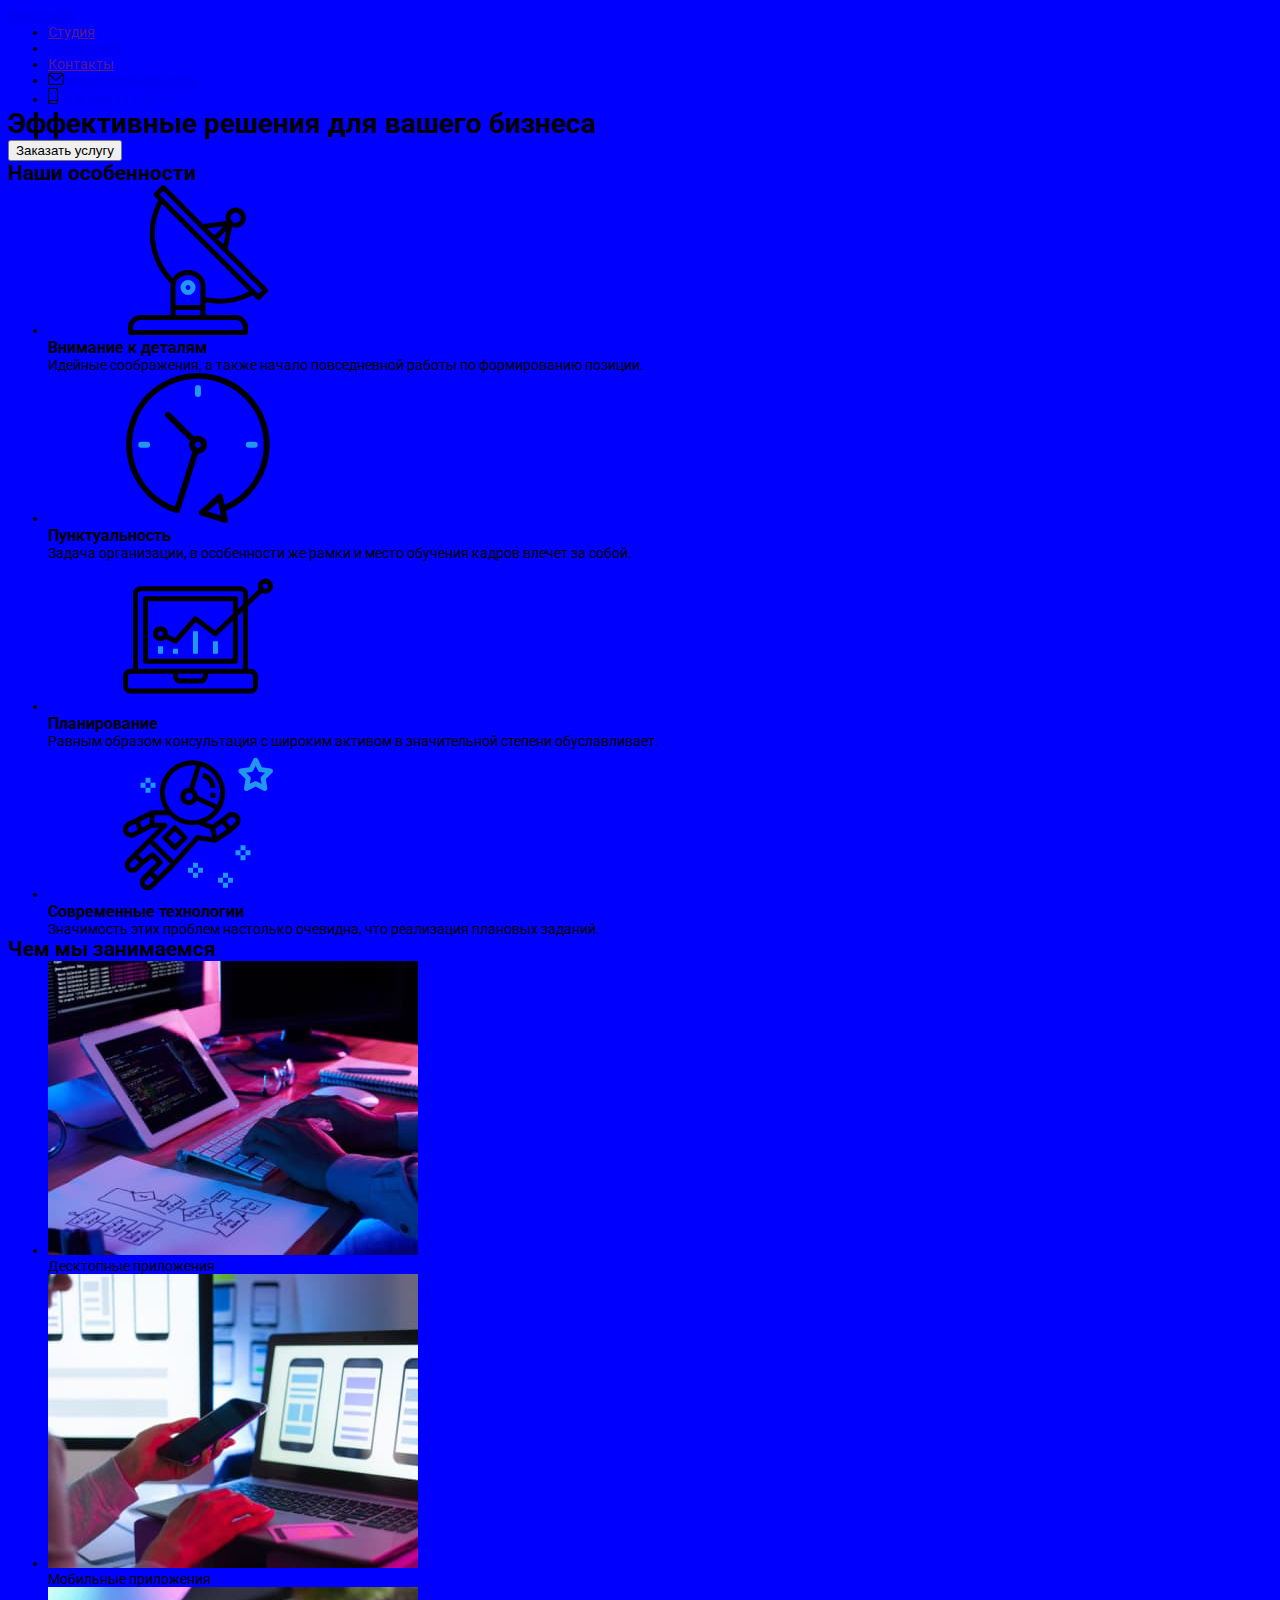
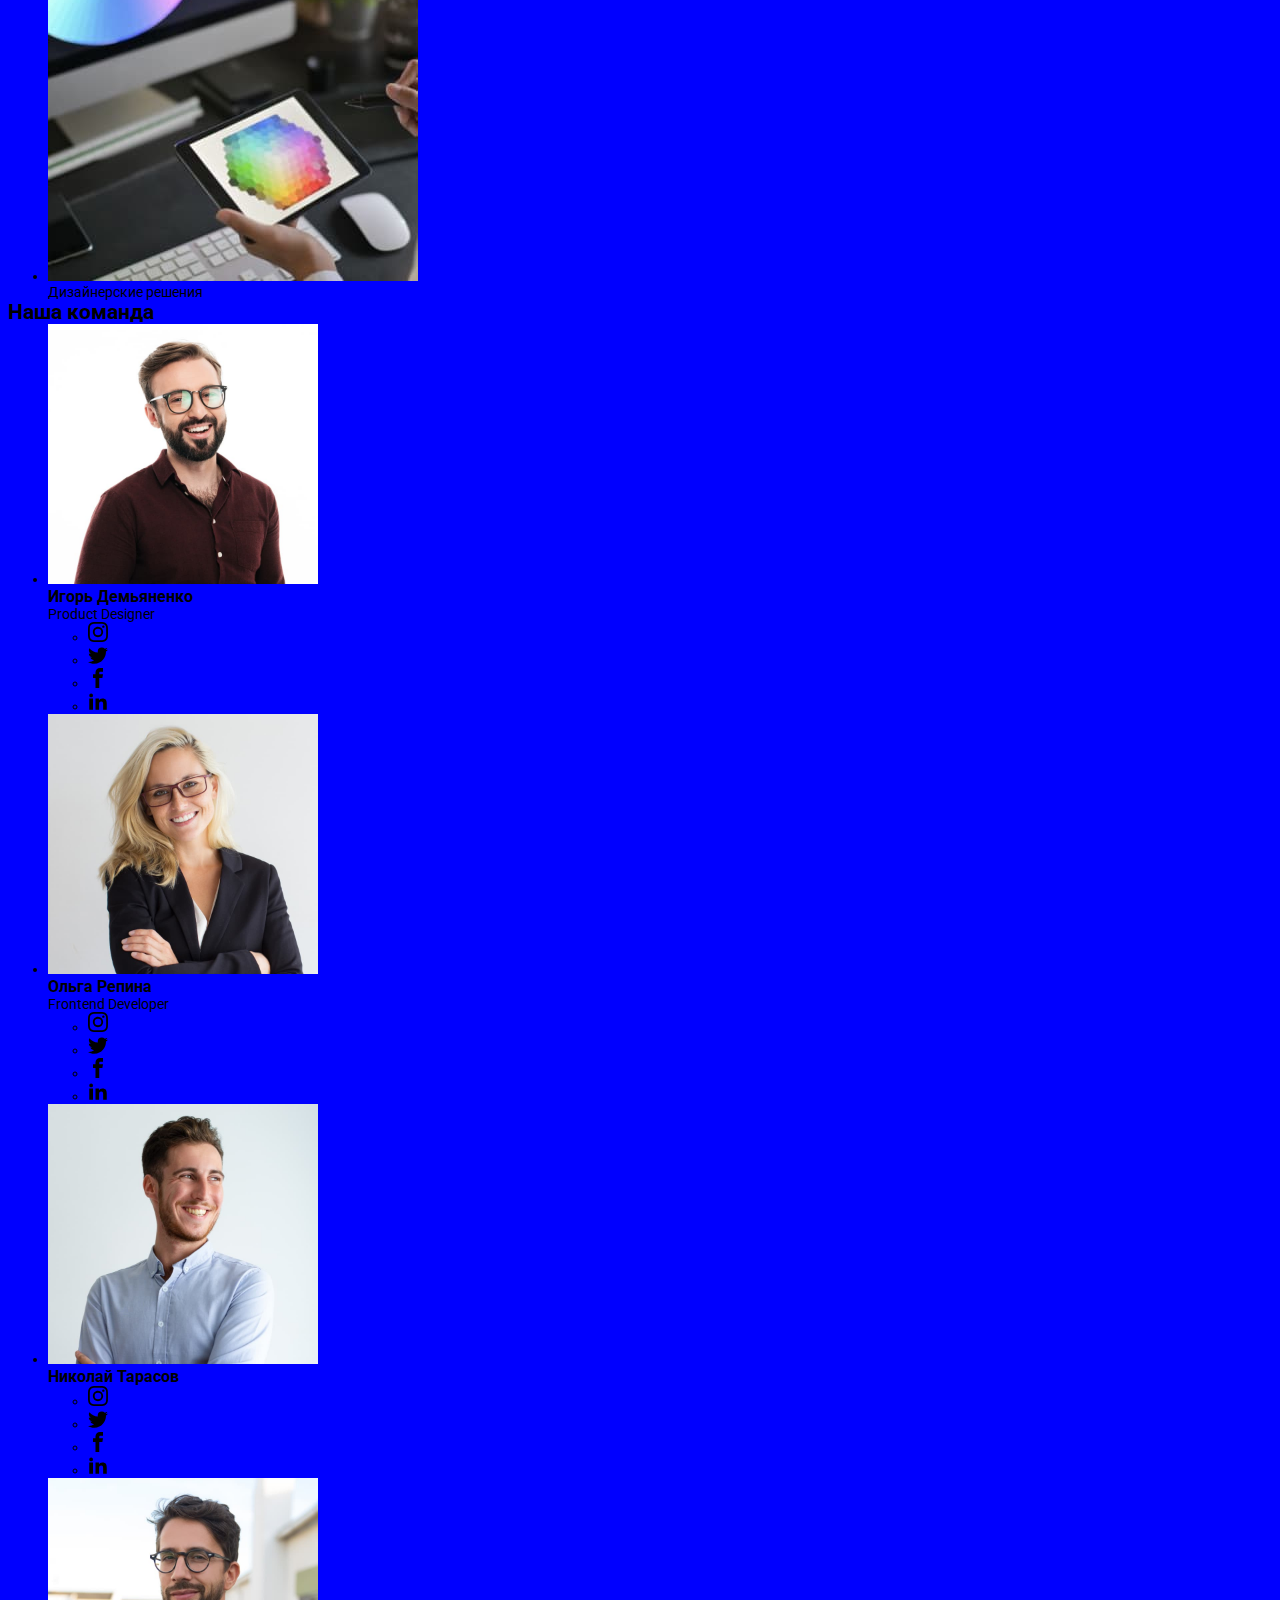
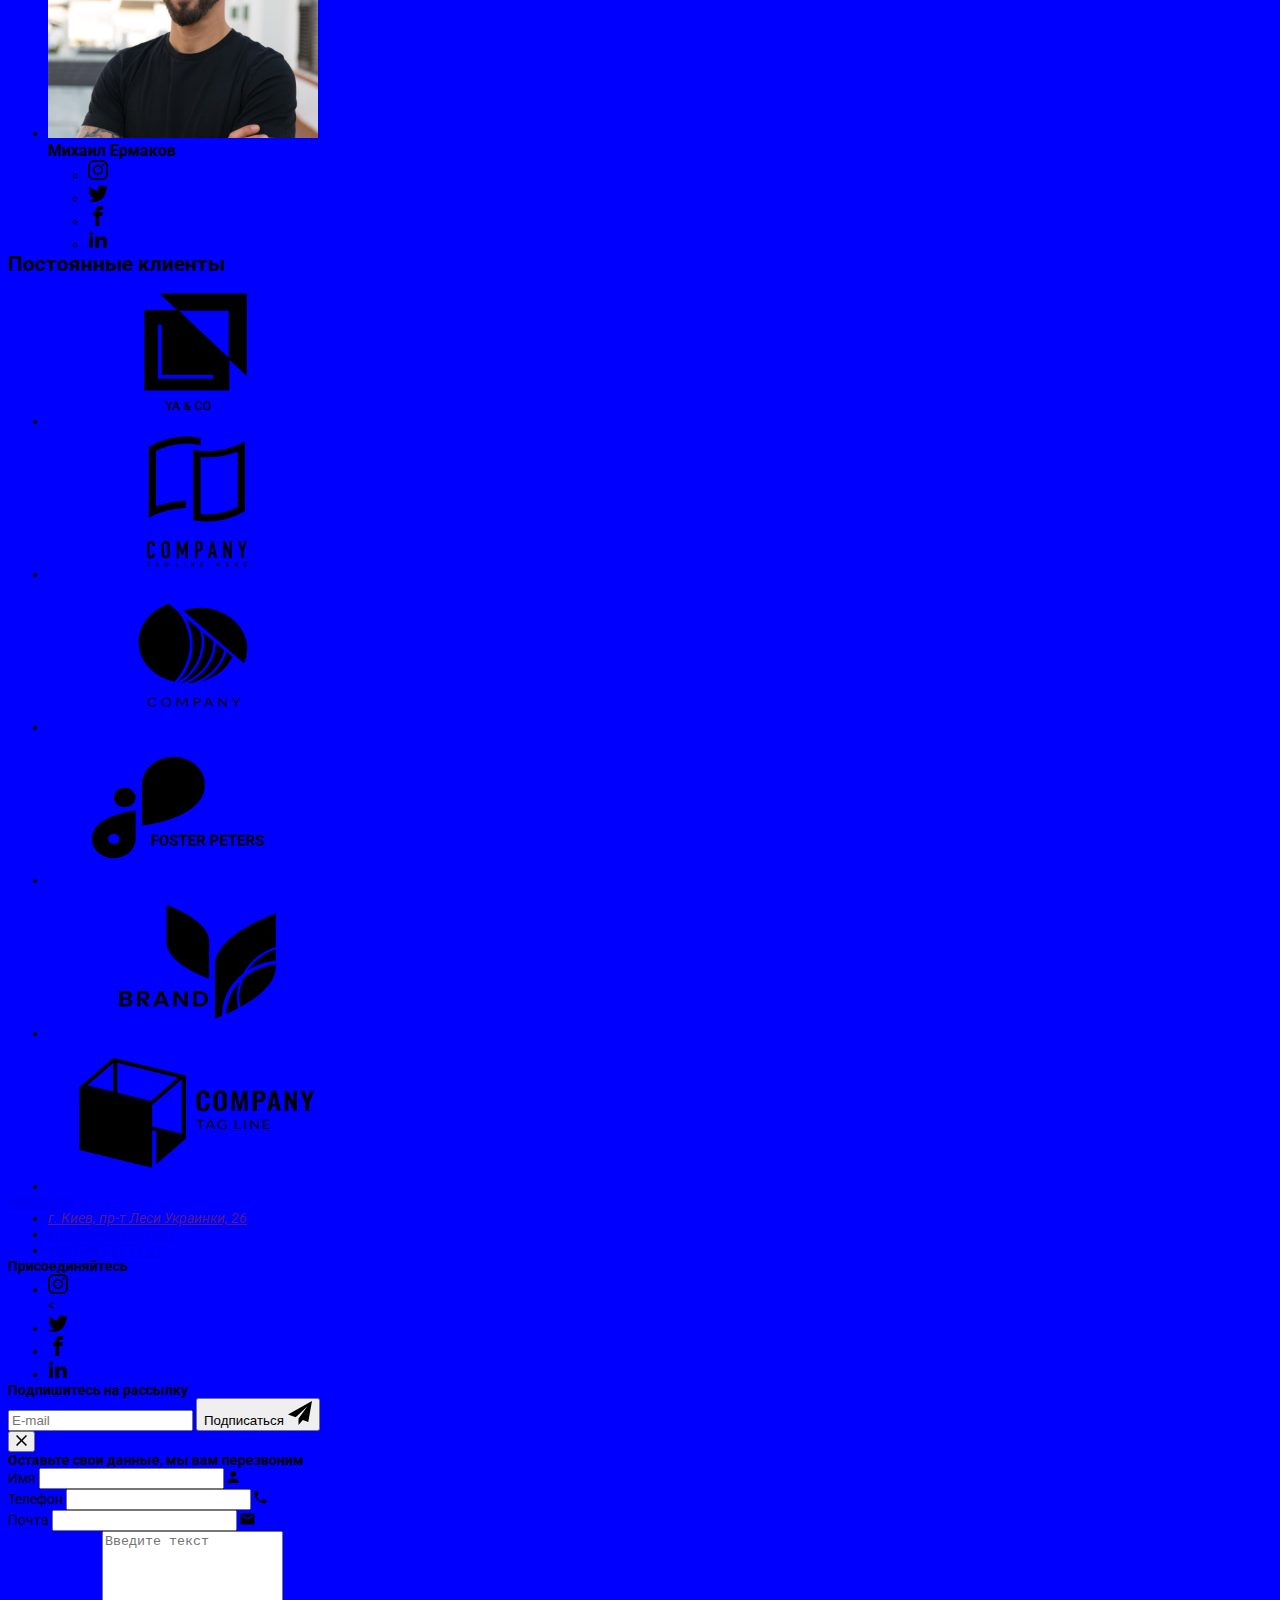
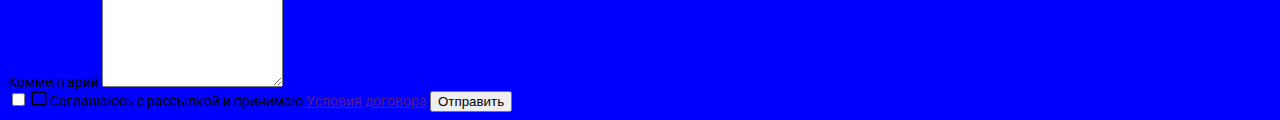
==== index.html @ 39a59cd9 "Hw 7 html" ====
<!DOCTYPE html>
<html lang="ru">
  <head>
    <meta charset="UTF-8" />
    <meta http-equiv="X-UA-Compatible" content="IE=edge" />
    <meta name="viewport" content="width=device-width, initial-scale=1.0" />
    <title>Студия</title>
    <link rel="preconnect" href="https://fonts.googleapis.com" />
    <link rel="preconnect" href="https://fonts.gstatic.com" crossorigin />
    <link
      href="https://fonts.googleapis.com/css2?family=Raleway:wght@700&family=Roboto:wght@400;500;700;900&family=Rubik:wght@400;500;700;900&display=swap"
      rel="stylesheet"
    />
    <link rel="stylesheet" href="./css/main.min.css" />
  </head>
  <body>

    <!--Header-->

    <header class="header">
      <div class="container header__container">
        <nav class="nav">
          <a href="./index.html" class="logo link"> Web<span class="logo__header--textcolor">Studio</span> </a>
          <ul class="nav__list list">
            <li class="nav__item"><a href="" class="nav__link nav__link--current link">Студия</a></li>
            <li class="nav__item"><a href="./portfolio.html" class="link nav__link">Портфолио</a></li>
            <li class="nav__item"><a href="" class="link nav__link">Контакты</a></li>
          </ul>
        </nav>
        <ul class="list contact__list">
          <li class="contact__item">
            <a href="mailto:info@devstudio.com" class="link contact__link" aria-label="имайл">
              <svg class="contact__icon" width="16px" height="12px">
                            <use href="./images/icons.svg/symbol-defs.svg#icon-envelope-hover"></use>
                        </svg>
                        info@devstudio.com
            </a>
          </li>
          <li class="contact__item">
            <a href="tel:+380961111111" class="link contact__link">
              <svg class="contact__icon" width="10px" height="16px" aria-label="номер телефона">
                            <use href="./images/icons.svg/symbol-defs.svg#icon-Vector-7"></use>
                        </svg>
                        +38 096 111 11 11
                    </a>
                </li>
            </ul>
        </div>
    </header>
    <main>

        <!--Hero-->

        <section class="hero hero__overlay">
        <div class="container">
          <h1 class="hero__title">Эффективные решения для вашего бизнеса</h1>
          <button data-modal-open type="button" class="button">Заказать услугу</button>
        </div>
      </section>


        <!--Features-->
        <section class="features__section section">
            <div class="container">
              <h2 class="visually__hidden">Наши особенности</h2>
              <ul class="list features__list">
                <li class="features__item">
                  <div class="features__icon">
                    <svg class="features__svg">
                                <use href="./images/icons.svg/symbol-defs.svg#icon-antenna-1" class="svg-item"></use>
                            </svg>
                        </div>
                        <h3 class="features__title">Внимание к деталям</h3>
              <p class="features__text">
                Идейные соображения, а также начало повседневной работы по формированию позиции.
              </p>
            </li>

            <li class="features__item">
              <div class="features__icon">
                <svg class="features__svg">
                                <use href="./images/icons.svg/symbol-defs.svg#icon-clock-1" class="svg-item"></use>
                            </svg>
                        </div>
                        <h3 class="features__title">Пунктуальность</h3>
              <p class="features__text">
                Задача организации, в особенности же рамки и место обучения кадров влечет за собой.
              </p>
            </li>
            <li class="features__item">
              <div class="features__icon">
                <svg class="features__svg">
                                <use href="./images/icons.svg/symbol-defs.svg#icon-diagram-1" class="svg-item"></use>
                            </svg>
                        </div>
                        <h3 class="features__title">Планирование</h3>
                        <p class="features__text">
                          Равным образом консультация с широким активом в значительной степени обуславливает.
                        </p>
                      </li>
                      <li class="features__item">
                        <div class="features__icon">
                          <svg class="features__svg">
                                <use href="./images/icons.svg/symbol-defs.svg#icon-astronaut-1" class="svg-item"></use>
                            </svg>
                        </div>
                        <h3 class="features__title">Современные технологии</h3>
                        <p class="features__text">Значимость этих проблем настолько очевидна, что реализация плановых заданий.</p>
                      </li>
                    </ul>
                  </div>
                </section>

        <!--Examples-->

        <section class="task section">
            <div class="container">
              <h2 class="title task__title">Чем мы занимаемся</h2>
              <ul class="list">
                <li class="task__item">
                  <div class="task__thumb">
                            <img src=" ./images/img-1-2.jpg" width="370" height="294" class="task__img" alt="Работа в офисе" />
                            <p class="task__description">Десктопные приложения</p>
                        </div>
                      </li>
                      <li class="task__item">
                        <div class="task__thumb">
                            <img src=" ./images/img-3-2.jpg" width="370" height="294" class="task__img"  alt="Работа в офисе" />
                            <p class="examples-description"> Мобильные приложения</p>
                        </div>
                    </li>
                    <li class="task__item">
                      <div class="task__thumb">
                            <img src=" ./images/img-4-2.jpg" width="370" height="294" class="task__img" alt="Работа в офисе" />
                            <p class="examples-description"> Дизайнерские решения</p>
                        </div>
                    </li>
                </ul>
            </div>
        </section>

        <!--Team-->

        <section class="team__section section">
            <div class="container">
              <h2 class="title team__title">Наша команда</h2>
              <ul class="list team__list">
                <li class="team__item">
                        <img src="./images/img-5-2.jpg" width="270" height="260" class="team__img" alt="Фото мужчины" />
                        <div class="team__card">
                            <h3 class="team__text team__text--fontstyle">Игорь Демьяненко</h3>
                            <p class="team__text">Product Designer</p>
            
                            <ul class="soc__list">
                              <li class="soc__item list">
                                <a href="" class="link soc__link">
                                  <svg class="icon-svg" width="20" height="20">
                                            <use href="./images/icons.svg/symbol-defs.svg#icon-instagram"
                                            class="soc__icon"></use>
                                        </svg>
                                    </a>
                                </li>
                                <li class="soc__item list">
                                    <a href="" class="link soc__link">
                                      <svg class="icon-svg" width="20" height="20">
                                            <use href="./images/icons.svg/symbol-defs.svg#icon-twitter"
                                            class="soc__icon"></use>
                                        </svg>
                                    </a>
                                </li>
                                <li class="soc__item list">
                                    <a href="" class="link soc__link">
                                      <svg class="icon-svg" width="20" height="20">
                                            <use href="./images/icons.svg/symbol-defs.svg#icon-facebook"
                                                class="soc__icon"></use>
                                        </svg>
                                    </a>
                                </li>
                                <li class="soc__item list">
                                    <a href="" class="link soc__link">
                                      <svg class="icon-svg" width="20" height="20">
                                            <use href="./images/icons.svg/symbol-defs.svg#icon-linkedin"
                                                class="soc__icon"></use>
                                        </svg>
                                    </a>
                                </li>
                            </ul>
                        </div>
                    </li>
                    <li class="team__item">
                        <img src="./images/img-6-2.jpg" width="270" height="260" class="team__img" alt="Фото женщины" />
                        <div class="team-card-description">
                            <h3 class="team__text team__text--fontstyle">Ольга Репина</h3>
                            <p class="team__text">Frontend Developer</p>
                            <ul class="soc__list">
                                <li class="soc__item list">
                                  <a href="" class="link soc__link">
                                    <svg class="icon-svg" width="20" height="20">
                                              <use href="./images/icons.svg/symbol-defs.svg#icon-instagram"
                                              class="soc__icon"></use>
                                          </svg>
                                      </a>
                                  </li>
                                  <li class="soc__item list">
                                      <a href="" class="link soc__link">
                                        <svg class="icon-svg" width="20" height="20">
                                              <use href="./images/icons.svg/symbol-defs.svg#icon-twitter"
                                              class="soc__icon"></use>
                                          </svg>
                                      </a>
                                  </li>
                                  <li class="soc__item list">
                                      <a href="" class="link soc__link">
                                        <svg class="icon-svg" width="20" height="20">
                                              <use href="./images/icons.svg/symbol-defs.svg#icon-facebook"
                                                  class="soc__icon"></use>
                                          </svg>
                                      </a>
                                  </li>
                                  <li class="soc__item list">
                                      <a href="" class="link soc__link">
                                        <svg class="icon-svg" width="20" height="20">
                                              <use href="./images/icons.svg/symbol-defs.svg#icon-linkedin"
                                                  class="soc__icon"></use>
                                          </svg>
                                      </a>
                                  </li>
                              </ul>
                          </div>
                          </li>

                    <li class="team__item">
                        <img src="./images/img-7-2.jpg" width="270" height="260" class="team__img" alt="Фото мужчины" />
                            <div class="team__card">
                                <h3 class="team__text team__text--fontstyle">Николай Тарасов</h3>
                                <ul class="soc__list">
                                    <li class="soc__item list">
                                      <a href="" class="link soc__link">
                                        <svg class="icon-svg" width="20" height="20">
                                                  <use href="./images/icons.svg/symbol-defs.svg#icon-instagram"
                                                  class="soc__icon"></use>
                                              </svg>
                                          </a>
                                      </li>
                                      <li class="soc__item list">
                                          <a href="" class="link soc__link">
                                            <svg class="icon-svg" width="20" height="20">
                                                  <use href="./images/icons.svg/symbol-defs.svg#icon-twitter"
                                                  class="soc__icon"></use>
                                              </svg>
                                          </a>
                                      </li>
                                      <li class="soc__item list">
                                          <a href="" class="link soc__link">
                                            <svg class="icon-svg" width="20" height="20">
                                                  <use href="./images/icons.svg/symbol-defs.svg#icon-facebook"
                                                      class="soc__icon"></use>
                                              </svg>
                                          </a>
                                      </li>
                                      <li class="soc__item list">
                                          <a href="" class="link soc__link">
                                            <svg class="icon-svg" width="20" height="20">
                                                  <use href="./images/icons.svg/symbol-defs.svg#icon-linkedin"
                                                      class="soc__icon"></use>
                                              </svg>
                                          </a>
                                      </li>
                                  </ul>
                              </div>
                              </li>
    
                    <li class="team__item">
                        <img src="./images/img-8-2.jpg" width="270" height="260" class="team__img" alt="Фото мужчины" />
                        <div class="team__card">
                            <h3 class="team__text team__text--fontstyle">Михаил Ермаков</h3>
                            <ul class="soc__list">
                                <li class="soc__item list">
                                  <a href="" class="link soc__link">
                                    <svg class="icon-svg" width="20" height="20">
                                              <use href="./images/icons.svg/symbol-defs.svg#icon-instagram"
                                              class="soc__icon"></use>
                                          </svg>
                                      </a>
                                  </li>
                                  <li class="soc__item list">
                                      <a href="" class="link soc__link">
                                        <svg class="icon-svg" width="20" height="20">
                                              <use href="./images/icons.svg/symbol-defs.svg#icon-twitter"
                                              class="soc__icon"></use>
                                          </svg>
                                      </a>
                                  </li>
                                  <li class="soc__item list">
                                      <a href="" class="link soc__link">
                                        <svg class="icon-svg" width="20" height="20">
                                              <use href="./images/icons.svg/symbol-defs.svg#icon-facebook"
                                                  class="soc__icon"></use>
                                          </svg>
                                      </a>
                                  </li>
                                  <li class="soc__item list">
                                      <a href="" class="link soc__link">
                                        <svg class="icon-svg" width="20" height="20">
                                              <use href="./images/icons.svg/symbol-defs.svg#icon-linkedin"
                                                  class="soc__icon"></use>
                                          </svg>
                                      </a>
                                  </li>
                              </ul>
                          </div>
                          </li>

                </ul>
            </div>

        </section>

        <!--Our clients-->

        <section class="clients section">
            <div class="container">
                <h2 class="title clients__title">Постоянные клиенты</h2>
                <ul class="list clients__list">
                    <li class="clients__item list">
                        <a href="" class="link clients__link">
                            <svg class="clients__icon">
                                <use href="./images/icons.svg/symbol-defs.svg#icon-Logo-6" class="">
                                </use>
                            </svg>
                        </a>
                    </li>
                    <li class="clients__item list">
                        <a href="" class="link clients__link">
                            <svg class="clients__icon">
                                <use href="./images/icons.svg/symbol-defs.svg#icon-Logo-5" class="">
                                </use>
                            </svg>
                        </a>
                    </li>
                    <li class="clients__item list">
                        <a href="" class="link clients__link">
                            <svg class="clients__icon">
                                <use href="./images/icons.svg/symbol-defs.svg#icon-Logo-4" class="">
                                </use>
                            </svg>
                        </a>
                    </li>
                    <li class="clients__item list">
                        <a href="" class="link clients__link">
                            <svg class="clients__icon">
                                <use href="./images/icons.svg/symbol-defs.svg#icon-Logo-3" class="">
                                </use>
                            </svg>
                        </a>
                    </li>
                    <li class="clients__item list">
                        <a href="" class="link clients__link">
                            <svg class="clients__icon">
                                <use href="./images/icons.svg/symbol-defs.svg#icon-Logo-2" class="">
                                </use>
                            </svg>
                        </a>
                    </li>
                    <li class="clients__item list">
                        <a href="" class="link clients__link">
                            <svg class="clients__icon">
                                <use href="./images/icons.svg/symbol-defs.svg#icon-Logo" class=""></use>
                            </svg>
                        </a>
                    </li>
                </ul>
            </div>
        </section>
    </main>

    <!--Footer-->

    <footer class="footer">
        <div class="container footer__blok">
          <div class="footer__contact">
            <a href="./index.html" class="logo logo_footer link">
              Web<span class="logo__footer--textcolor">Studio</span>
            </a>
            <address>
              <ul class="list footer__list">
                <li class="footer__item">
                  <a href="" class="link footer__link footer__link--color">г. Киев, пр-т Леси Украинки, 26</a>
                </li>
                <li class="footer__item">
                  <a href="mailto:info@devstudio.com" class="link footer__link">info@devstudio.com</a>
                </li>
                <li class="footer__item">
                  <a href="tel:+380961111111" class="link footer__link">+38 096 111 11 11</a>
                </li>
              </ul>
            </address>
          </div>
          <div class="footer__socblok">
            <strong class="footer__strong">Присоединяйтесь</strong>
            <ul class="footer__soclist">
              <li class="footer__socitem list">
                <a href="" class="link footer__soclink">
                  <svg class="footer__icon" width="20" height="20">
                                <use href="././images/icons.svg/symbol-defs.svg#icon-instagram" class=""></use>
                            </svg>
                        </a>
                    </li>

                    <<li class="footer__socitem list">
                        <a href="" class="link footer__soclink">
                          <svg class="footer__icon" width="20" height="20">
                                <use href="././images/icons.svg/symbol-defs.svg#icon-twitter" class=""></use>
                            </svg>
                        </a>
                    </li>

                    <li class="footer__socitem list">
                        <a href="" class="link footer__soclink">
                          <svg class="footer__icon" width="20" height="20">
                                <use href="././images/icons.svg/symbol-defs.svg#icon-facebook" class=""></use>
                            </svg>
                        </a>
                    </li>

                    <li class="footer__socitem list">
                        <a href="" class="link footer__soclink">
                          <svg class="footer__icon" width="20" height="20">
                                <use href="././images/icons.svg/symbol-defs.svg#icon-linkedin" class=""></use>
                            </svg>
                        </a>
                    </li>
                </ul>
            </div>
            <form class="signup">
                <strong class="footer__strong signup__title">Подпишитесь на рассылку </strong>
          <div class="signup__form">
            <label for="signup-email" class="signup__label">
              <input type="email" name="email" id="signup-email" placeholder="E-mail" class="signup__email" />
            </label>
            <button type="submit" class="button signup__btn">
              <span class="signup__btn--margin">Подписаться</span>
              <svg width="24" height="24" class="signup__svg">
                 <use href="././images/icons.svg/symbol-defs.svg#icon-icon-send" class="signup-icon"></use>
                        </svg>
                    </button>
                </div>
            </form>

        </div>
    </footer>

    <!--Modal window-->

    <div data-modal class="backdrop is-hidden">
        <div class="modal">
            <button data-modal-close class="modal__closebtn" type="button">
                <svg class="modal__icon" width="11" height="11">
                    <use href="././images/icons.svg/symbol-defs.svg#icon-close"></use>
                </svg>
            </button>
            <!--Form-->
            <form class="form">
                <strong class="form__text">Оставьте свои данные, мы вам перезвоним</strong>
                <div class="form__field">
                    <label for="name" class="form__label">Имя</label>
                    <input type="text" class="form__input" name="name" id="name" />
                    <svg class="form__icon" width="12" height="12">
                        <use href="././images/icons.svg/symbol-defs.svg#icon-name" class="svg-item">
                        </use>
                    </svg>
                </div>
                <div class="form__field">
                    <label for="tel" class="form__label">Телефон</label>
                    <input type="tel" class="form__input" name="tel" id="tel" />
                    <svg class="form__icon" width="13" height="13">
                        <use href="././images/icons.svg/symbol-defs.svg#icon-phone-black" class=""></use>
                    </svg>
                </div>
                <div class="form__field">
                    <label for="email" class="form__label">Почта</label>
                    <input type="email" class="form__input" name="email" id="email" />
                    <svg class="form-icon" width="15" height="12">
                        <use href="././images/icons.svg/symbol-defs.svg#icon-formemail" class=""></use>
                    </svg>
                </div>
                <div class="form__field">
                    <label for="comment" class="form__label">Комментарий</label>
                    <textarea name="comment" id="comment" rows="10" class="form__textarea"
                        placeholder="Введите текст"></textarea>
                </div>
                <label for="checkbox" class="checkbox__label">
                    <input type="checkbox" name="checkbox" id="checkbox" class="checkbox is-hidden" />
                    <span class="checkbox__item">
                        <svg width="16" height="15">
                            <use href="././images/icons.svg/symbol-defs.svg#icon-check" class=""></use>
                        </svg>
                    </span>
                    Соглашаюсь с рассылкой и принимаю <a href="" class="checkbox-link">Условия договора</a>
                </label>

                <button type="submit" class="button form__btn">Отправить</button>
            </form>
        </div>
    </div>
    <script src="./js/modal.js"></script>
</body>

</html>
---- css/main.min.css ----
body{background-color:blue;font-family:"Roboto", sans-serif;font-size:14px}h1,h2,h3,p,ul{margin-top:0;margin-bottom:0}
/*# sourceMappingURL=main.min.css.map */
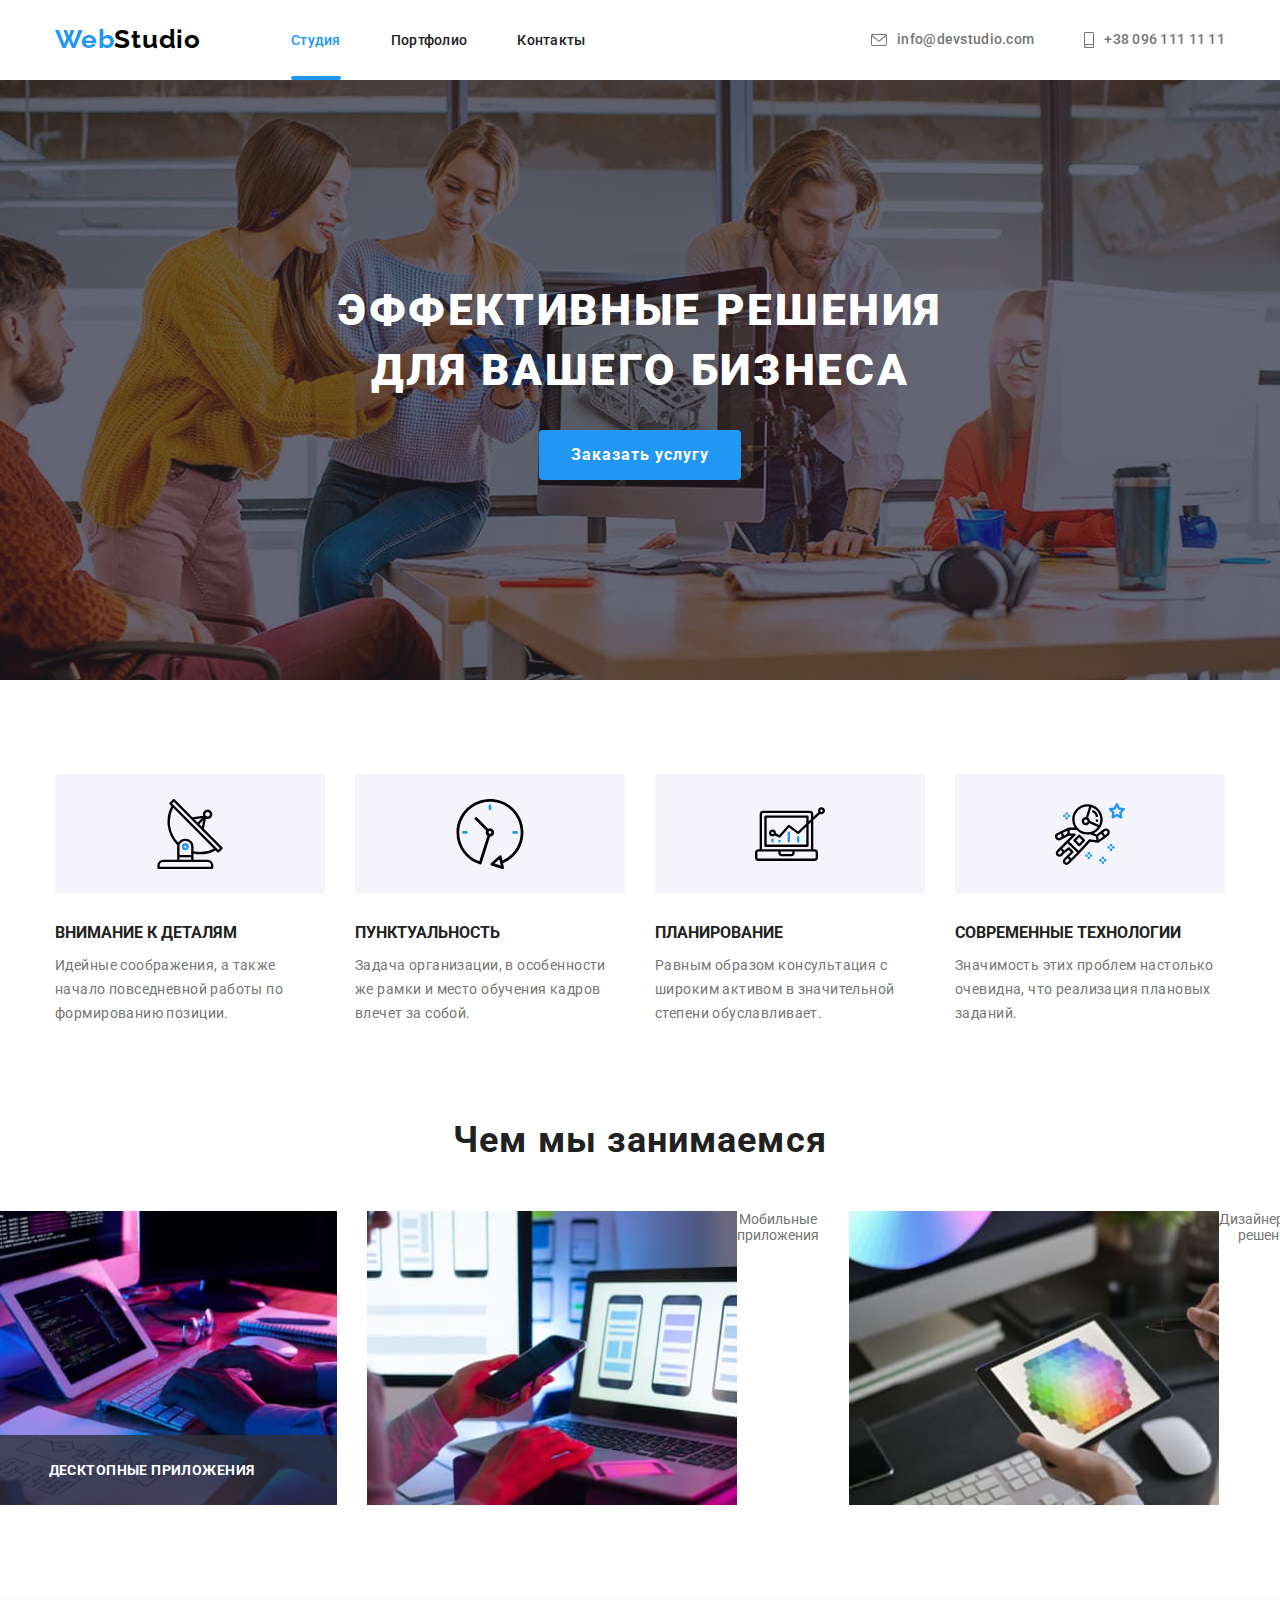
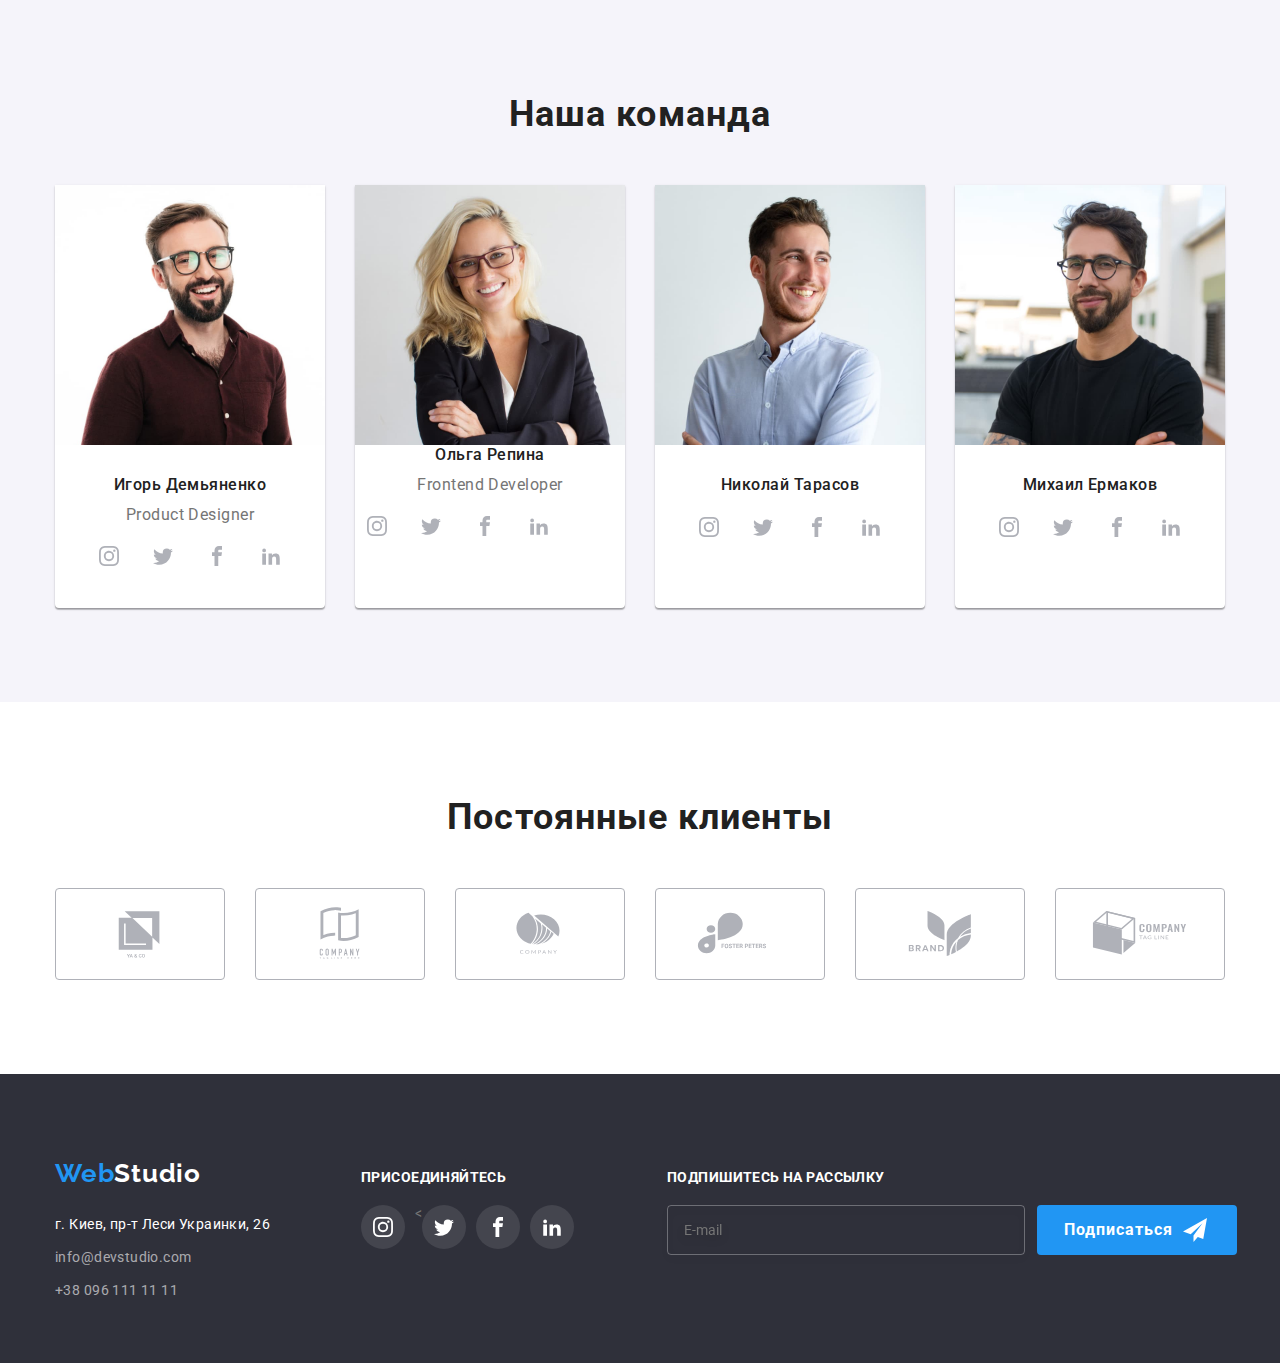
==== commit 9dbc5b50: "Hw 7" ====
--- a/index.html
+++ b/index.html
@@ -126,13 +126,13 @@
                       <li class="task__item">
                         <div class="task__thumb">
                             <img src=" ./images/img-3-2.jpg" width="370" height="294" class="task__img"  alt="Работа в офисе" />
-                            <p class="examples-description"> Мобильные приложения</p>
+                            <p class="examples__description">Мобильные приложения</p>
                         </div>
                     </li>
                     <li class="task__item">
                       <div class="task__thumb">
                             <img src=" ./images/img-4-2.jpg" width="370" height="294" class="task__img" alt="Работа в офисе" />
-                            <p class="examples-description"> Дизайнерские решения</p>
+                            <p class="examples__description">Дизайнерские решения</p>
                         </div>
                     </li>
                 </ul>
--- a/css/main.min.css
+++ b/css/main.min.css
@@ -1,2 +1,2 @@
-body{background-color:blue;font-family:"Roboto", sans-serif;font-size:14px}h1,h2,h3,p,ul{margin-top:0;margin-bottom:0}
+/*! modern-normalize v1.1.0 | MIT License | https://github.com/sindresorhus/modern-normalize */*,::after,::before{-webkit-box-sizing:border-box;box-sizing:border-box}html{-moz-tab-size:4;-o-tab-size:4;tab-size:4}html{line-height:1.15;-webkit-text-size-adjust:100%}body{margin:0}body{font-family:system-ui, -apple-system, 'Segoe UI', Roboto, Helvetica, Arial, sans-serif, 'Apple Color Emoji', 'Segoe UI Emoji'}hr{height:0;color:inherit}abbr[title]{-webkit-text-decoration:underline dotted;text-decoration:underline dotted}b,strong{font-weight:bolder}code,kbd,pre,samp{font-family:ui-monospace, SFMono-Regular, Consolas, 'Liberation Mono', Menlo, monospace;font-size:1em}small{font-size:80%}sub,sup{font-size:75%;line-height:0;position:relative;vertical-align:baseline}sub{bottom:-0.25em}sup{top:-0.5em}table{text-indent:0;border-color:inherit}button,input,optgroup,select,textarea{font-family:inherit;font-size:100%;line-height:1.15;margin:0}button,select{text-transform:none}[type='button'],[type='reset'],[type='submit'],button{-webkit-appearance:button}::-moz-focus-inner{border-style:none;padding:0}:-moz-focusring{outline:1px dotted ButtonText}:-moz-ui-invalid{box-shadow:none}legend{padding:0}progress{vertical-align:baseline}::-webkit-inner-spin-button,::-webkit-outer-spin-button{height:auto}[type='search']{-webkit-appearance:textfield;outline-offset:-2px}::-webkit-search-decoration{-webkit-appearance:none}::-webkit-file-upload-button{-webkit-appearance:button;font:inherit}summary{display:list-item}.visually__hidden{position:absolute;width:1px;height:1px;margin:-1px;padding:0;overflow:hidden;border:0;clip:rect(0 0 0 0)}body{background-color:#fff;color:#757575;font-family:"Roboto",sans-serif;font-size:14px}h1,h2,h3,p,ul{margin-top:0;margin-bottom:0}.title{color:#212121;font-size:36px;font-style:normal;font-weight:700;line-height:1.17;letter-spacing:0.03em;text-align:center}.subtitle{color:#212121;font-size:14px;font-style:normal;font-weight:700;line-height:1.14;letter-spacing:0.03em;text-align:left}.list{list-style:none;-webkit-padding-start:0;padding-inline-start:0;display:-webkit-box;display:-ms-flexbox;display:flex;-webkit-box-pack:center;-ms-flex-pack:center;justify-content:center}.link{text-decoration:none;-webkit-transition:color 250ms cubic-bezier(0.4, 0, 0.2, 1);transition:color 250ms cubic-bezier(0.4, 0, 0.2, 1)}.link:hover,.link:focus{color:#2196f3;text-decoration:none}img{display:block}.container{margin-left:auto;margin-right:auto;width:1200px;padding-left:15px;padding-right:15px;text-align:center}.section{padding-top:94px;padding-bottom:94px}.header__container{display:-webkit-box;display:-ms-flexbox;display:flex;-webkit-box-align:center;-ms-flex-align:center;align-items:center}.nav{display:-webkit-box;display:-ms-flexbox;display:flex;-webkit-box-align:center;-ms-flex-align:center;align-items:center}.nav__item:not(:last-child){margin-right:50px}.nav__link{display:block;padding-top:32px;padding-bottom:32px;color:#212121;font-weight:500;line-height:1.17;letter-spacing:0.02em;text-align:left}.nav__link--current{position:relative;display:block;padding-top:32px;padding-bottom:32px;color:#2196f3;font-size:14px;font-style:normal;font-weight:500;line-height:1.17;letter-spacing:0.02em;text-align:left}.nav__link--current::after{position:absolute;left:0;bottom:0;display:block;content:'';width:100%;height:4px;background:#2196f3;border-radius:2px}.logo{margin-right:90px;display:block;padding-top:24px;padding-bottom:25px;color:#2196f3;font-family:"Raleway",sans-serif;font-size:26px;font-style:normal;font-weight:700;line-height:1.17;letter-spacing:0.03em;text-align:left}.logo__header--textcolor{color:#000;-webkit-transition:color 250ms cubic-bezier(0.4, 0, 0.2, 1);transition:color 250ms cubic-bezier(0.4, 0, 0.2, 1)}.logo__header--textcolor:hover,.logo__header--textcolor:focus{color:#2196f3}.logo__footer{margin-bottom:20px}.logo__footer--textcolor{color:#fff}.logo__footer--textcolor:hover,.logo__footer--textcolor:focus{color:#2196f3}.contact__link{display:block;padding-top:32px;padding-bottom:32px;-webkit-box-align:center;-ms-flex-align:center;align-items:center;display:-webkit-box;display:-ms-flexbox;display:flex;color:#757575;font-size:14px;font-style:normal;font-weight:500;line-height:1.14;letter-spacing:0.02em}.contact__icon{margin-right:10px;fill:currentColor}.contact__list{margin-left:auto}.contact__item:not(:last-child){margin-right:50px}.hero{display:-webkit-box;display:-ms-flexbox;display:flex;height:600px;-webkit-box-pack:center;-ms-flex-pack:center;justify-content:center;-webkit-box-align:center;-ms-flex-align:center;align-items:center;background-color:#2f303a}.hero__title{margin-bottom:30px;margin-left:auto;margin-right:auto;width:696px;text-transform:uppercase;color:#fff;font-size:44px;font-style:normal;font-weight:900;line-height:1.364;letter-spacing:0.06em;text-align:center}.hero__overlay{height:600px;max-width:1600px;margin-left:auto;margin-right:auto;background-image:-webkit-gradient(linear, left top, right top, from(rgba(47,48,58,0.4)), to(rgba(47,48,58,0.4))),url("../images/img-18-2.jpg");background-image:linear-gradient(to right, rgba(47,48,58,0.4), rgba(47,48,58,0.4)),url("../images/img-18-2.jpg");background-size:cover;background-repeat:no-repeat;background-position:center}.button{cursor:pointer;background-color:#2196f3;border:0;border-radius:4px;padding:10px 32px;display:inline-block;min-width:200px;color:#fff;font-family:"Roboto",sans-serif;font-size:16px;font-style:normal;font-weight:700;line-height:1.88;letter-spacing:0.06em;text-align:center;-webkit-transition:color 250ms cubic-bezier(0.4, 0, 0.2, 1),background-color 250ms cubic-bezier(0.4, 0, 0.2, 1);transition:color 250ms cubic-bezier(0.4, 0, 0.2, 1),background-color 250ms cubic-bezier(0.4, 0, 0.2, 1)}.button:hover,.button:focus{color:#212121;background-color:#188ce8}.features__list{margin:-15px}.features__item{width:270px;margin:15px}.features__icon{display:-webkit-box;display:-ms-flexbox;display:flex;height:120px;margin-bottom:30px;background-color:#f5f4fa;-webkit-box-align:center;-ms-flex-align:center;align-items:center;-webkit-box-pack:center;-ms-flex-pack:center;justify-content:center}.features__svg{width:70px;height:70px}.features__title{text-transform:uppercase;margin-bottom:10px;color:#212121;font-weight:700;line-height:1.14;text-align:left}.features__text{font-family:"Roboto",sans-serif;font-size:14px;line-height:1.72;letter-spacing:0.03em;text-align:left}.task{padding-top:0}.task__title{margin-bottom:50px}.task__item:not(:last-child){margin-right:30px}.task__thumb{position:relative;display:-webkit-box;display:-ms-flexbox;display:flex;-webkit-box-pack:center;-ms-flex-pack:center;justify-content:center}.task__description{position:absolute;bottom:0;left:0;display:-webkit-box;display:-ms-flexbox;display:flex;-webkit-box-pack:center;-ms-flex-pack:center;justify-content:center;-webkit-box-align:center;-ms-flex-align:center;align-items:center;height:70px;width:100%;background-color:rgba(47,48,58,0.8);color:#fff;font-weight:700;font-size:14px;line-height:1.143;letter-spacing:0.03em;text-transform:uppercase}.soc__list{padding:0;display:-webkit-box;display:-ms-flexbox;display:flex}.soc__item{margin-right:10px}.soc__item:last-child{margin-right:0}.soc__link{display:-webkit-box;display:-ms-flexbox;display:flex;padding:0;width:44px;height:44px;border-radius:50%;color:#afb1b8;-webkit-box-pack:center;-ms-flex-pack:center;justify-content:center;-webkit-box-align:center;-ms-flex-align:center;align-items:center;-webkit-transition:fill 250ms cubic-bezier(0.4, 0, 0.2, 1),background-color 250ms cubic-bezier(0.4, 0, 0.2, 1);transition:fill 250ms cubic-bezier(0.4, 0, 0.2, 1),background-color 250ms cubic-bezier(0.4, 0, 0.2, 1)}.soc__link:focus,.soc__link:hover{background-color:#2196f3;color:#fff}.soc__icon{fill:currentColor}.team__title{margin-bottom:50px}.team__section{background-color:#f5f4fa}.team__list{margin:-15px}.team__item{background:#fff;-ms-flex-preferred-size:calc(100% / 4 -30px);flex-basis:calc(100% / 4 -30px);margin:15px;-webkit-box-shadow:0px 1px 3px rgba(0,0,0,0.12),0px 1px 1px rgba(0,0,0,0.14),0px 2px 1px rgba(0,0,0,0.2);box-shadow:0px 1px 3px rgba(0,0,0,0.12),0px 1px 1px rgba(0,0,0,0.14),0px 2px 1px rgba(0,0,0,0.2);border-radius:0px 0px 4px 4px}.team__card{padding-top:30px;padding-bottom:30px;padding-left:32px;padding-right:32px}.team__img{display:block}.team__text{margin-bottom:10px;font-size:16px;line-height:1.19;letter-spacing:0.03em;text-align:center}.team__text--fontstyle{font-weight:500;color:#212121}.clients__title{margin-bottom:50px}.clients__list{margin:0;padding:0}.clients__item{margin-right:30px}.clients__item:last-child{margin-right:0}.clients__link{display:-webkit-box;display:-ms-flexbox;display:flex;width:170px;height:92px;color:#afb1b8;border:1px solid #afb1b8;border-radius:4px;-webkit-box-align:center;-ms-flex-align:center;align-items:center;-webkit-box-pack:center;-ms-flex-pack:center;justify-content:center;-webkit-transition:border 250ms cubic-bezier(0.4, 0, 0.2, 1),color 250ms cubic-bezier(0.4, 0, 0.2, 1);transition:border 250ms cubic-bezier(0.4, 0, 0.2, 1),color 250ms cubic-bezier(0.4, 0, 0.2, 1)}.clients__link:hover,.clients__link:focus{border:1px solid #2196f3;border-radius:4px;fill:currentColor}.clients__icon{width:106px;height:60px;fill:currentColor}.footer{background-color:#2f303a;padding-top:60px;padding-bottom:60px}.footer__blok{display:-webkit-box;display:-ms-flexbox;display:flex;-webkit-box-align:baseline;-ms-flex-align:baseline;align-items:baseline;-webkit-box-pack:justify;-ms-flex-pack:justify;justify-content:space-between}.footer__contact{margin-right:70px}.footer__list{margin-right:auto;-webkit-box-orient:vertical;-webkit-box-direction:normal;-ms-flex-direction:column;flex-direction:column;text-align:left}.footer__item{margin-bottom:9px}.footer__item:last-child{margin-bottom:0}.footer__link{color:rgba(255,255,255,0.6);font-style:normal;line-height:1.71;letter-spacing:0.03em;text-align:left}.footer__link--color{color:#fff}.footer__strong{display:block;margin-bottom:20px;font-weight:700;font-size:14px;line-height:1.143;letter-spacing:0.03em;text-transform:uppercase;color:#fff}.footer__socblok{-webkit-box-align:baseline;-ms-flex-align:baseline;align-items:baseline;text-align:left;margin-right:93px}.footer__soclist{padding:0;display:-webkit-box;display:-ms-flexbox;display:flex}.footer__socitem{-webkit-box-pack:center;-ms-flex-pack:center;justify-content:center;margin-right:10px}.footer__socitem:last-child{margin-right:0}.footer__soclink{display:-webkit-box;display:-ms-flexbox;display:flex;background-color:rgba(255,255,255,0.1);padding:0;width:44px;height:44px;border-radius:22px;-webkit-box-pack:center;-ms-flex-pack:center;justify-content:center;-webkit-box-align:center;-ms-flex-align:center;align-items:center;-webkit-transition:background-color 250ms cubic-bezier(0.4, 0, 0.2, 1);transition:background-color 250ms cubic-bezier(0.4, 0, 0.2, 1)}.footer__soclink:hover,.footer__soclink:focus{background-color:#2196f3}.footer__icon{fill:#fff}.signup__title{display:-webkit-box;display:-ms-flexbox;display:flex;-webkit-box-pack:left;-ms-flex-pack:left;justify-content:left}.signup__form{display:-webkit-box;display:-ms-flexbox;display:flex}.signup__label{margin-right:12px}.signup__email{padding:15px 16px;height:50px;width:358px;background-color:transparent;border:1px solid rgba(255,255,255,0.3);-webkit-box-sizing:border-box;box-sizing:border-box;-webkit-filter:drop-shadow(0px 4px 4px rgba(0,0,0,0.15));filter:drop-shadow(0px 4px 4px rgba(0,0,0,0.15));border-radius:4px;color:#fff}.signup__btn{padding:10px 27px;font-weight:700;font-size:16px;line-height:1.87;display:-webkit-box;display:-ms-flexbox;display:flex;-webkit-box-align:center;-ms-flex-align:center;align-items:center;text-align:center;letter-spacing:0.06em;color:#fff}.signup__btn:focus,.signup__btn:hover{color:#fff}.signup__btn--margin{margin-right:10px}.signup__svg{fill:#fff}.signup__title{display:-webkit-box;display:-ms-flexbox;display:flex;-webkit-box-pack:left;-ms-flex-pack:left;justify-content:left}.signup__form{display:-webkit-box;display:-ms-flexbox;display:flex}.signup__label{margin-right:12px}.signup__email{padding:15px 16px;height:50px;width:358px;background-color:transparent;border:1px solid rgba(255,255,255,0.3);-webkit-box-sizing:border-box;box-sizing:border-box;-webkit-filter:drop-shadow(0px 4px 4px rgba(0,0,0,0.15));filter:drop-shadow(0px 4px 4px rgba(0,0,0,0.15));border-radius:4px;color:#fff}.signup__btn{padding:10px 27px;font-weight:700;font-size:16px;line-height:1.87;display:-webkit-box;display:-ms-flexbox;display:flex;-webkit-box-align:center;-ms-flex-align:center;align-items:center;text-align:center;letter-spacing:0.06em;color:#fff}.signup__btn:focus,.signup__btn:hover{color:#fff}.signup__btn--margin{margin-right:10px}.signup__svg{fill:#fff}.portf__section{border-top:1px solid #e5e5e5}.menu__list{margin-bottom:50px}.menu__item:not(:last-child){margin-right:8px}.munu__button{padding:6px 22px;min-width:73px;background-color:#f5f4fa;color:#212121;line-height:1.63;letter-spacing:0.03em;-webkit-transition:color 250ms cubic-bezier(0.4, 0, 0.2, 1),background-color 250ms cubic-bezier(0.4, 0, 0.2, 1),-webkit-box-shadow 250ms cubic-bezier(0.4, 0, 0.2, 1);transition:color 250ms cubic-bezier(0.4, 0, 0.2, 1),background-color 250ms cubic-bezier(0.4, 0, 0.2, 1),-webkit-box-shadow 250ms cubic-bezier(0.4, 0, 0.2, 1);transition:color 250ms cubic-bezier(0.4, 0, 0.2, 1),background-color 250ms cubic-bezier(0.4, 0, 0.2, 1),box-shadow 250ms cubic-bezier(0.4, 0, 0.2, 1);transition:color 250ms cubic-bezier(0.4, 0, 0.2, 1),background-color 250ms cubic-bezier(0.4, 0, 0.2, 1),box-shadow 250ms cubic-bezier(0.4, 0, 0.2, 1),-webkit-box-shadow 250ms cubic-bezier(0.4, 0, 0.2, 1)}.munu__button:hover,.munu__button:focus{background-color:#2196f3;color:#fff;-webkit-box-shadow:0px 3px 1px rgba(0,0,0,0.1),0px 1px 2px rgba(0,0,0,0.08),0px 2px 2px rgba(0,0,0,0.12);box-shadow:0px 3px 1px rgba(0,0,0,0.1),0px 1px 2px rgba(0,0,0,0.08),0px 2px 2px rgba(0,0,0,0.12)}.menu__button--curent{background-color:#2196f3;color:#fff;-webkit-box-shadow:0px 3px 1px rgba(0,0,0,0.1),0px 1px 2px rgba(0,0,0,0.08),0px 2px 2px rgba(0,0,0,0.12);box-shadow:0px 3px 1px rgba(0,0,0,0.1),0px 1px 2px rgba(0,0,0,0.08),0px 2px 2px rgba(0,0,0,0.12);border-radius:4px}.portf__list{-ms-flex-wrap:wrap;flex-wrap:wrap}.portf__item{width:calc((100% - 60px) / 3)}.portf__item:not(:nth-child(3n)){margin-right:30px}.portf__item:not(:nth-last-child(-n+3)){margin-bottom:30px}.portf__link{-webkit-transition:-webkit-box-shadow 250ms cubic-bezier(0.4, 0, 0.2, 1);transition:-webkit-box-shadow 250ms cubic-bezier(0.4, 0, 0.2, 1);transition:box-shadow 250ms cubic-bezier(0.4, 0, 0.2, 1);transition:box-shadow 250ms cubic-bezier(0.4, 0, 0.2, 1), -webkit-box-shadow 250ms cubic-bezier(0.4, 0, 0.2, 1)}.portf__link:hover,.portf__link:focus{-webkit-transform:translateY(0);transform:translateY(0);display:block;-webkit-box-sizing:border-box;box-sizing:border-box;-webkit-box-shadow:0px 1px 1px rgba(0,0,0,0.12),0px 4px 4px rgba(0,0,0,0.06),1px 4px 6px rgba(0,0,0,0.16);box-shadow:0px 1px 1px rgba(0,0,0,0.12),0px 4px 4px rgba(0,0,0,0.06),1px 4px 6px rgba(0,0,0,0.16)}.portf__thumb{position:relative;overflow:hidden}.portf__item--description{padding:20px 24px;border:1px solid #eeeeee;border-top:none}.portf__title{margin-bottom:4px;color:#212121;font-size:18px;font-weight:700;line-height:2;letter-spacing:0.06em;text-align:left}.portf__text{color:#757575;font-size:16px;line-height:1.89;letter-spacing:0.03em;text-align:left}.portf__overlay{position:absolute;top:0;left:0;-webkit-transform:translateY(101%);transform:translateY(101%);-webkit-transition:-webkit-transform 250ms cubic-bezier(0.4, 0, 0.2, 1);transition:-webkit-transform 250ms cubic-bezier(0.4, 0, 0.2, 1);transition:transform 250ms cubic-bezier(0.4, 0, 0.2, 1);transition:transform 250ms cubic-bezier(0.4, 0, 0.2, 1), -webkit-transform 250ms cubic-bezier(0.4, 0, 0.2, 1);display:-webkit-box;display:-ms-flexbox;display:flex;-webkit-box-align:center;-ms-flex-align:center;align-items:center;height:100%;width:100%;background-color:rgba(33,150,243,0.9);color:#fff;font-weight:400;font-size:18px;line-height:1.555;letter-spacing:0.03em}.portf__link:hover .portf__overlay,.portf__link:focus .portf__overlay{-webkit-transform:translateY(0);transform:translateY(0)}.portf__overlay--position{text-align:left;padding-right:24px;padding-left:24px}.backdrop{position:fixed;top:0;left:0;width:100%;height:100%;z-index:1;opacity:1;-webkit-transition:opacity 250ms cubic-bezier(0.4, 0, 0.2, 1);transition:opacity 250ms cubic-bezier(0.4, 0, 0.2, 1);background-color:rgba(0,0,0,0.2)}.backdrop.is-hidden .modal{-webkit-transform:translate(-50%, -50%) scale(0.6);transform:translate(-50%, -50%) scale(0.6)}.is-hidden{opacity:0;pointer-events:none}.modal{position:absolute;top:50%;left:50%;-webkit-transform:translate(-50%, -50%) scale(1);transform:translate(-50%, -50%) scale(1);-webkit-transition:-webkit-transform 250ms cubic-bezier(0.4, 0, 0.2, 1);transition:-webkit-transform 250ms cubic-bezier(0.4, 0, 0.2, 1);transition:transform 250ms cubic-bezier(0.4, 0, 0.2, 1);transition:transform 250ms cubic-bezier(0.4, 0, 0.2, 1), -webkit-transform 250ms cubic-bezier(0.4, 0, 0.2, 1);width:530px;height:580px;padding:40px;background-color:#fff;-webkit-box-shadow:0px 1px 3px rgba(0,0,0,0.12),0px 1px 1px rgba(0,0,0,0.14),0px 2px 1px rgba(0,0,0,0.2);box-shadow:0px 1px 3px rgba(0,0,0,0.12),0px 1px 1px rgba(0,0,0,0.14),0px 2px 1px rgba(0,0,0,0.2);border-radius:4px}.modal__closebtn{position:absolute;top:8px;right:8px;width:30px;height:30px;color:#000;display:-webkit-box;display:-ms-flexbox;display:flex;-webkit-box-pack:center;-ms-flex-pack:center;justify-content:center;-webkit-box-align:center;-ms-flex-align:center;align-items:center;-webkit-transition:color 250ms cubic-bezier(0.4, 0, 0.2, 1);transition:color 250ms cubic-bezier(0.4, 0, 0.2, 1);cursor:pointer;background-color:#fff;border:1px solid rgba(0,0,0,0.1);border-radius:15px}.modal__closebtn:hover,.modal__closebtn:focus{color:#2196f3}.modal__icon{fill:currentColor}.form__text{display:inline-block;font-weight:700;font-size:20px;line-height:1.15;color:#212121;letter-spacing:0.03em;margin-bottom:12px}.form__field{position:relative;display:-webkit-box;display:-ms-flexbox;display:flex;-webkit-box-orient:vertical;-webkit-box-direction:normal;-ms-flex-direction:column;flex-direction:column;margin-bottom:10px}.form__field:nth-child(5){margin-bottom:20px}.form__label{margin-bottom:4px;font-size:12px;line-height:1.17;color:Sprimary-text-color;letter-spacing:0.01em}.form__input{padding-left:42px;height:40px;-webkit-transition:border 250ms cubic-bezier(0.4, 0, 0.2, 1),color 250ms cubic-bezier(0.4, 0, 0.2, 1);transition:border 250ms cubic-bezier(0.4, 0, 0.2, 1),color 250ms cubic-bezier(0.4, 0, 0.2, 1);border:1px solid rgba(33,33,33,0.2);-webkit-box-sizing:border-box;box-sizing:border-box;border-radius:4px}.form__input:focus,.form__input:hover{border:1px solid #2196f3}.form__icon{position:absolute;top:38px;left:12px;pointer-events:none;-webkit-transition:fill 250ms cubic-bezier(0.4, 0, 0.2, 1);transition:fill 250ms cubic-bezier(0.4, 0, 0.2, 1);-webkit-transform:translateY(-50%);transform:translateY(-50%);fill:#000}.form__input:focus+.form__icon,.form__input:hover+.form__icon{color:#2196f3;fill:currentColor}.form__textarea{resize:none;padding:12px 16px;height:120px;-webkit-transition:border 250ms cubic-bezier(0.4, 0, 0.2, 1);transition:border 250ms cubic-bezier(0.4, 0, 0.2, 1);border:1px solid rgba(33,33,33,0.2);-webkit-box-sizing:border-box;box-sizing:border-box;border-radius:4px}.form__textarea:hover,.form__textarea:focus{border:1px solid #2196f3}.form__btn{display:block;margin-left:auto;margin-right:auto}.checkbox__label{display:-webkit-box;display:-ms-flexbox;display:flex;-webkit-box-align:center;-ms-flex-align:center;align-items:center;-webkit-box-pack:center;-ms-flex-pack:center;justify-content:center;margin-bottom:30px;font-weight:normal;font-size:14px;line-height:1.71;letter-spacing:0.03em;color:#757575}.checkbox__link{margin-left:5px;font-size:14px;line-height:1.71;letter-spacing:0.03em;-webkit-text-decoration-line:underline;text-decoration-line:underline;color:#2196f3}.checkbox{position:absolute}.checkbox:focus+.checkbox__item,.checkbox:hover+.checkbox__item{fill:#2196f3}.checkbox:checked+.checkbox__item{border-radius:2px;fill:#2196f3;background-color:#2196f3;background-image:url(../images/check.svg);background-size:contain}.checkbox__item{margin-right:7px;width:16px;height:15px;-webkit-transition:background-color 250ms cubic-bezier(0.4, 0, 0.2, 1),fill 250ms cubic-bezier(0.4, 0, 0.2, 1);transition:background-color 250ms cubic-bezier(0.4, 0, 0.2, 1),fill 250ms cubic-bezier(0.4, 0, 0.2, 1)}
 /*# sourceMappingURL=main.min.css.map */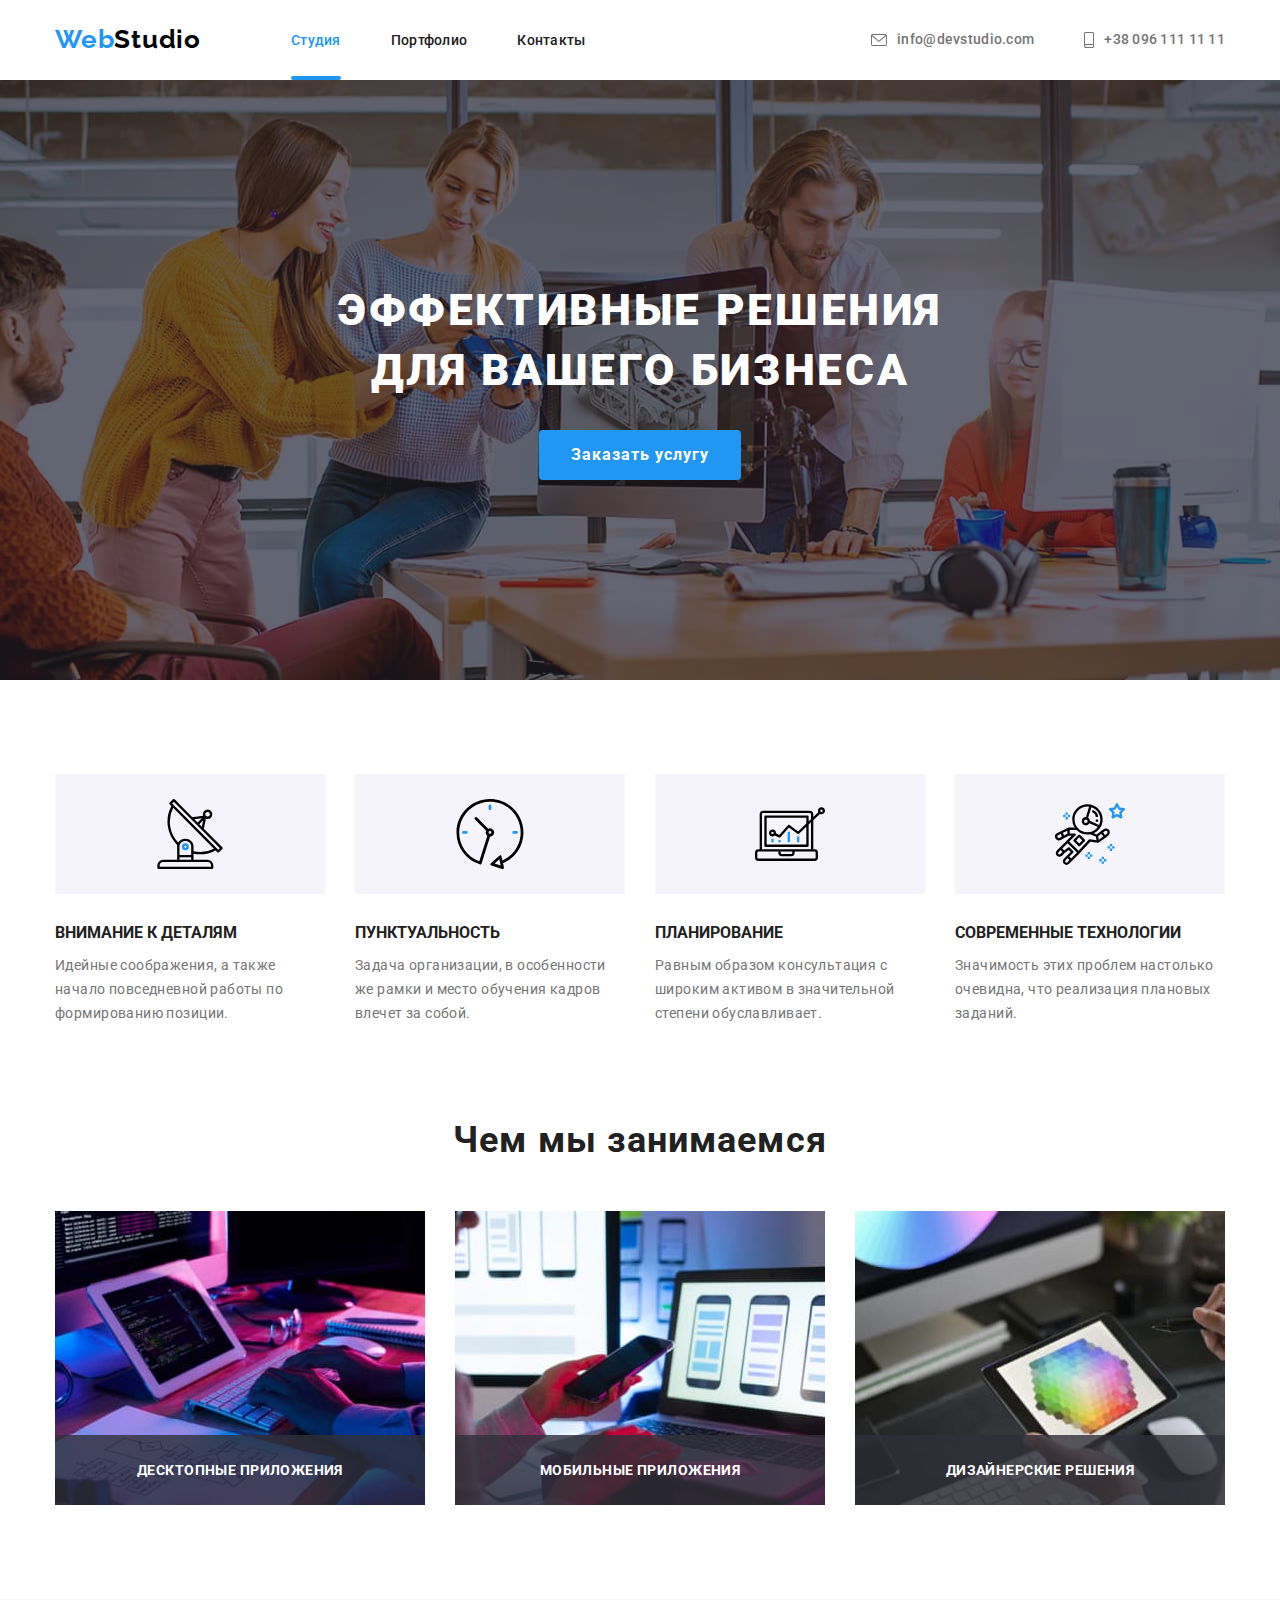
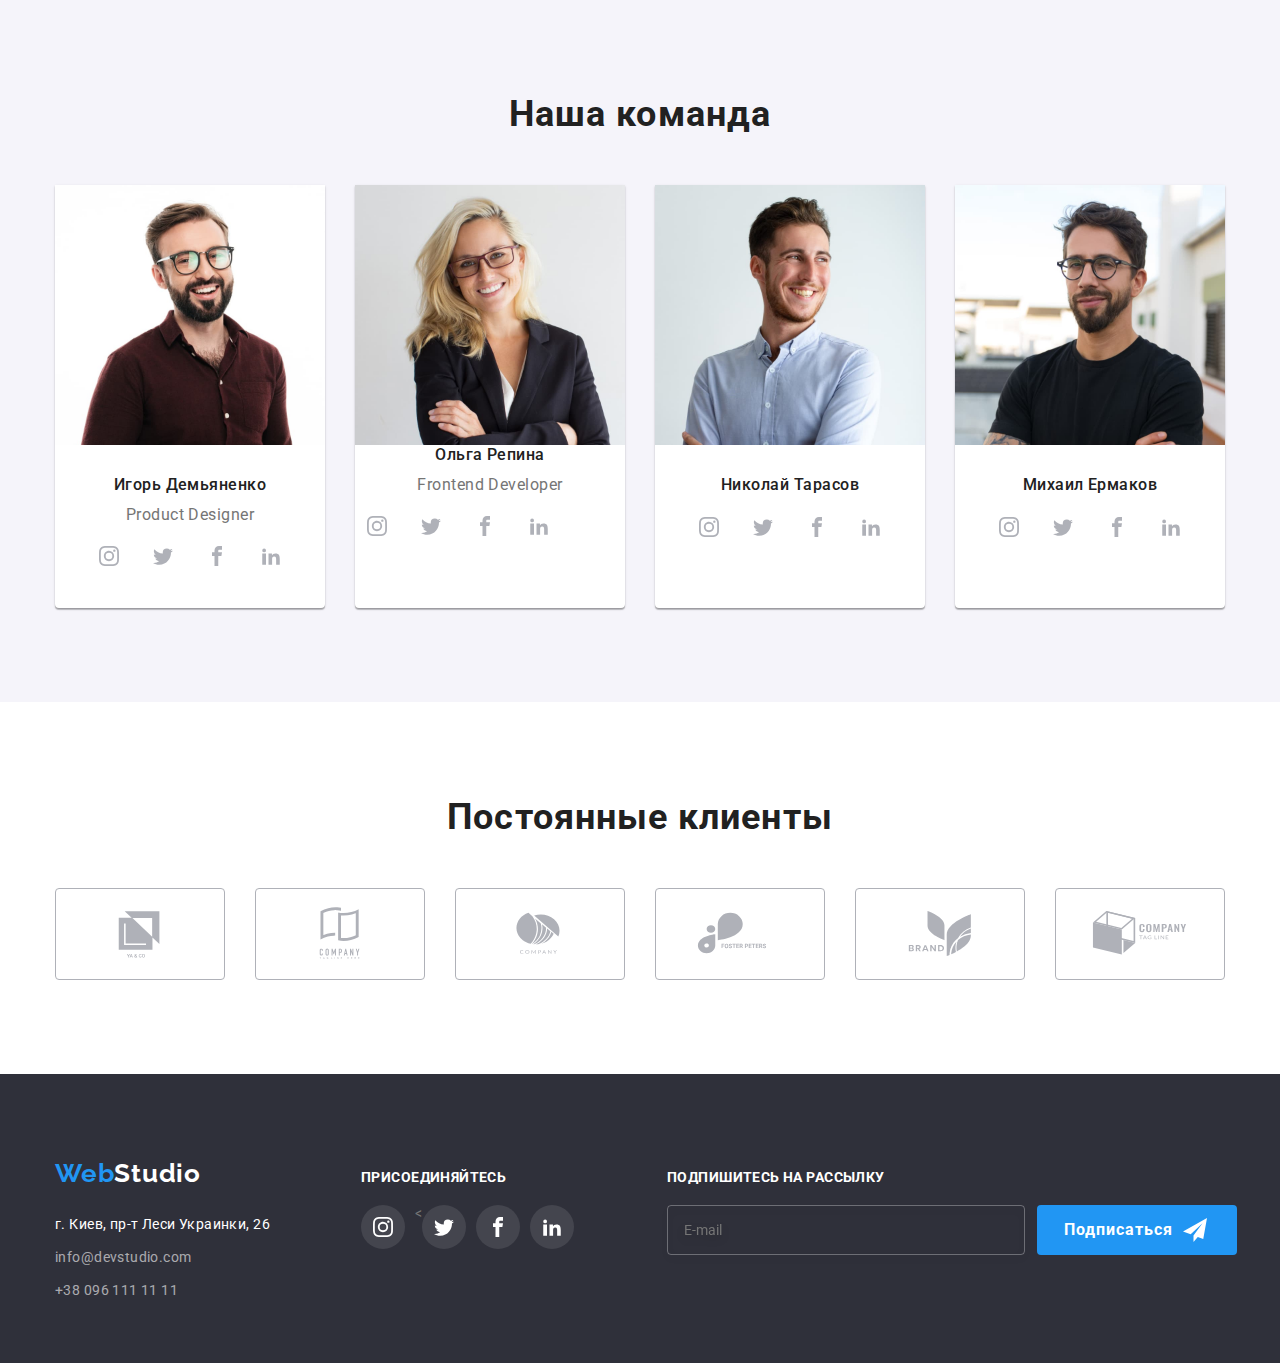
==== commit 92be07e2: "Hw 7" ====
--- a/index.html
+++ b/index.html
@@ -126,13 +126,13 @@
                       <li class="task__item">
                         <div class="task__thumb">
                             <img src=" ./images/img-3-2.jpg" width="370" height="294" class="task__img"  alt="Работа в офисе" />
-                            <p class="examples__description">Мобильные приложения</p>
+                            <p class="task__description">Мобильные приложения</p>
                         </div>
                     </li>
                     <li class="task__item">
                       <div class="task__thumb">
                             <img src=" ./images/img-4-2.jpg" width="370" height="294" class="task__img" alt="Работа в офисе" />
-                            <p class="examples__description">Дизайнерские решения</p>
+                            <p class="task__description">Дизайнерские решения</p>
                         </div>
                     </li>
                 </ul>
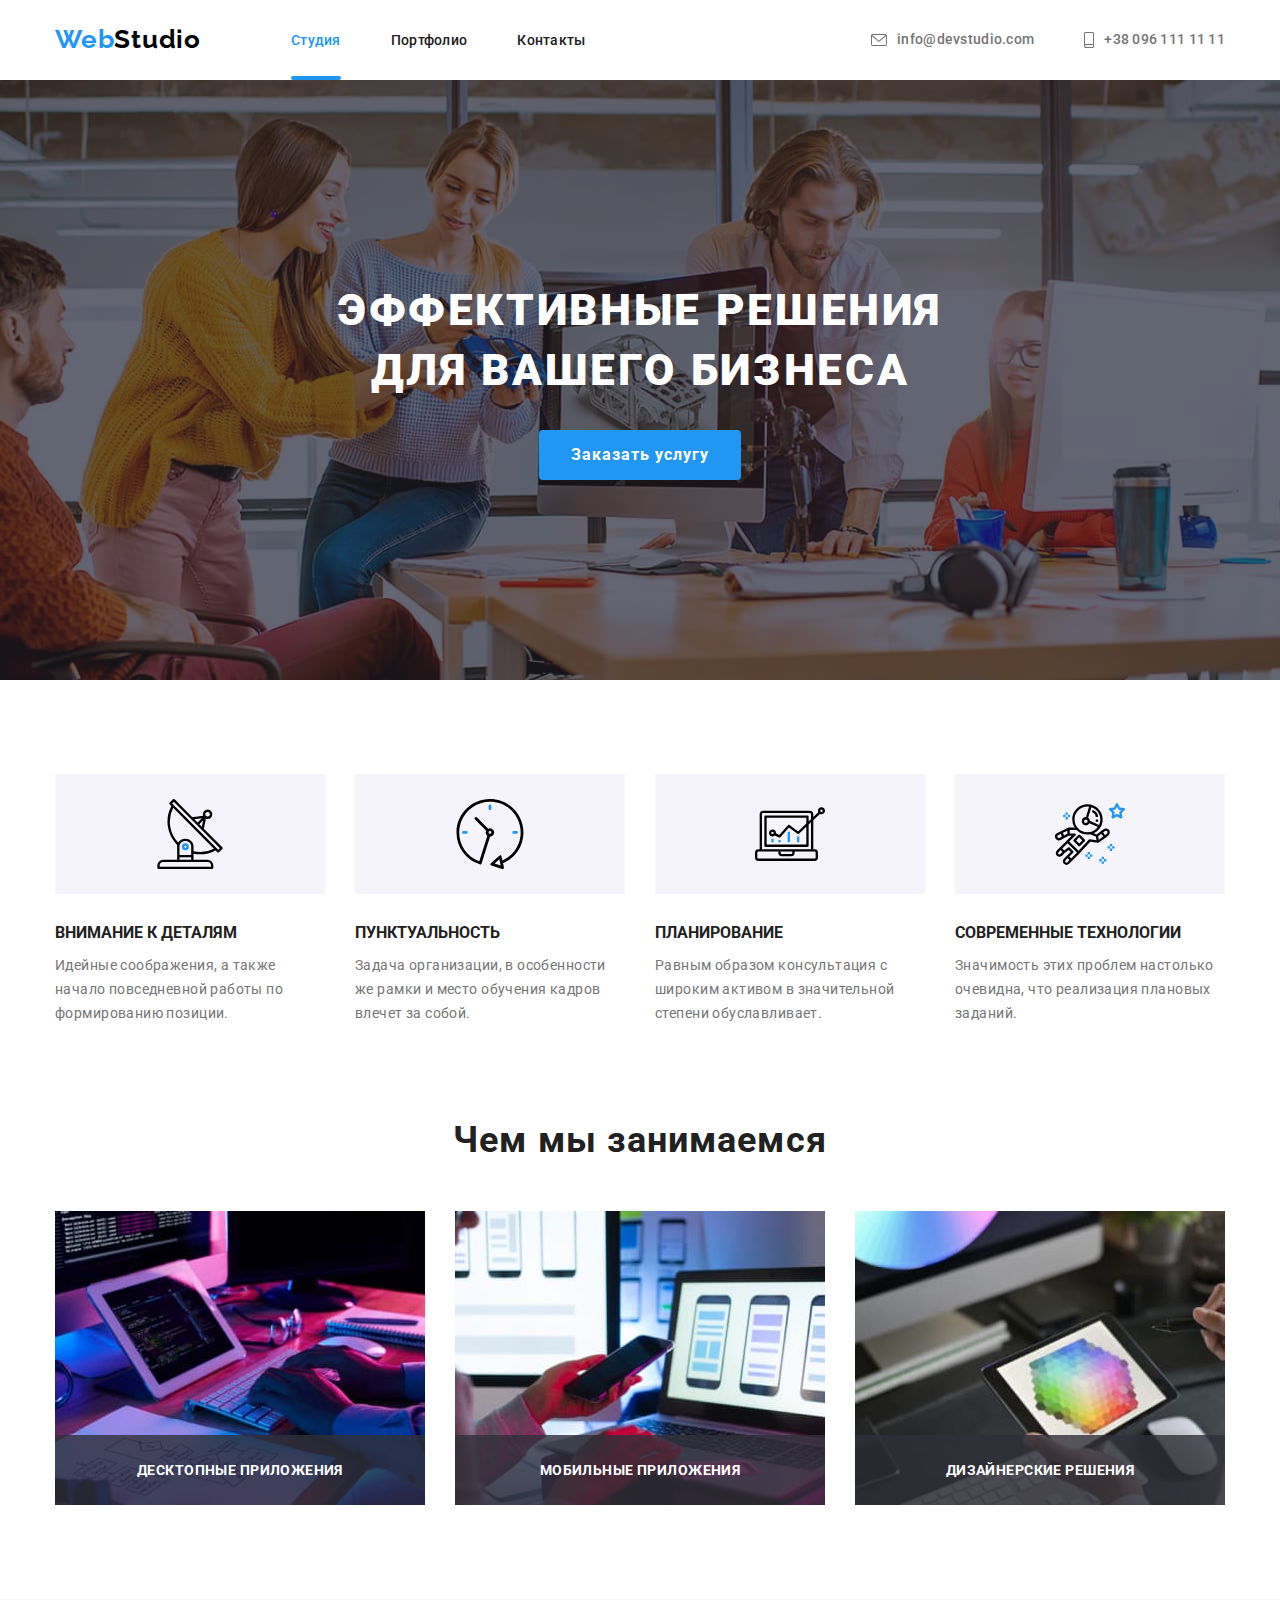
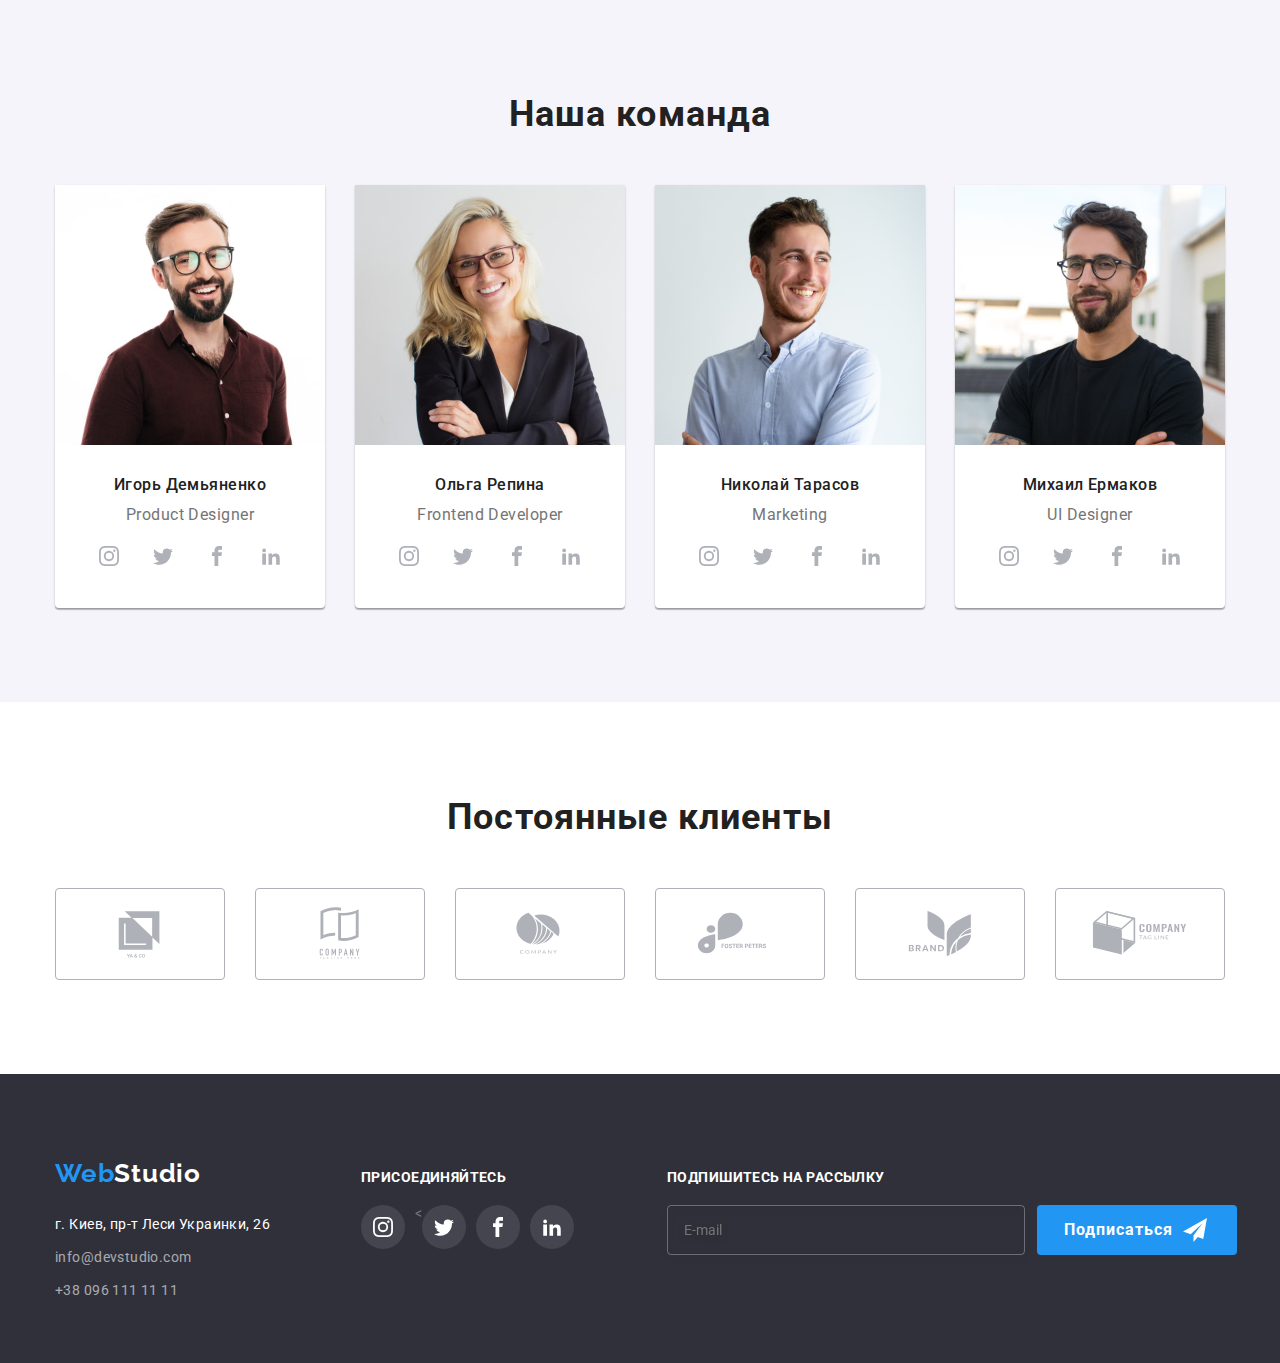
==== commit d63777be: "Hw 7 fix" ====
--- a/index.html
+++ b/index.html
@@ -189,7 +189,7 @@
                     </li>
                     <li class="team__item">
                         <img src="./images/img-6-2.jpg" width="270" height="260" class="team__img" alt="Фото женщины" />
-                        <div class="team-card-description">
+                        <div class="team__card">
                             <h3 class="team__text team__text--fontstyle">Ольга Репина</h3>
                             <p class="team__text">Frontend Developer</p>
                             <ul class="soc__list">
@@ -233,6 +233,8 @@
                         <img src="./images/img-7-2.jpg" width="270" height="260" class="team__img" alt="Фото мужчины" />
                             <div class="team__card">
                                 <h3 class="team__text team__text--fontstyle">Николай Тарасов</h3>
+                                <p class="team__text">Marketing</p>
+            
                                 <ul class="soc__list">
                                     <li class="soc__item list">
                                       <a href="" class="link soc__link">
@@ -274,6 +276,7 @@
                         <img src="./images/img-8-2.jpg" width="270" height="260" class="team__img" alt="Фото мужчины" />
                         <div class="team__card">
                             <h3 class="team__text team__text--fontstyle">Михаил Ермаков</h3>
+                            <p class="team__text">UI Designer</p>
                             <ul class="soc__list">
                                 <li class="soc__item list">
                                   <a href="" class="link soc__link">
--- a/css/main.min.css
+++ b/css/main.min.css
@@ -1,2 +1,2 @@
-/*! modern-normalize v1.1.0 | MIT License | https://github.com/sindresorhus/modern-normalize */*,::after,::before{-webkit-box-sizing:border-box;box-sizing:border-box}html{-moz-tab-size:4;-o-tab-size:4;tab-size:4}html{line-height:1.15;-webkit-text-size-adjust:100%}body{margin:0}body{font-family:system-ui, -apple-system, 'Segoe UI', Roboto, Helvetica, Arial, sans-serif, 'Apple Color Emoji', 'Segoe UI Emoji'}hr{height:0;color:inherit}abbr[title]{-webkit-text-decoration:underline dotted;text-decoration:underline dotted}b,strong{font-weight:bolder}code,kbd,pre,samp{font-family:ui-monospace, SFMono-Regular, Consolas, 'Liberation Mono', Menlo, monospace;font-size:1em}small{font-size:80%}sub,sup{font-size:75%;line-height:0;position:relative;vertical-align:baseline}sub{bottom:-0.25em}sup{top:-0.5em}table{text-indent:0;border-color:inherit}button,input,optgroup,select,textarea{font-family:inherit;font-size:100%;line-height:1.15;margin:0}button,select{text-transform:none}[type='button'],[type='reset'],[type='submit'],button{-webkit-appearance:button}::-moz-focus-inner{border-style:none;padding:0}:-moz-focusring{outline:1px dotted ButtonText}:-moz-ui-invalid{box-shadow:none}legend{padding:0}progress{vertical-align:baseline}::-webkit-inner-spin-button,::-webkit-outer-spin-button{height:auto}[type='search']{-webkit-appearance:textfield;outline-offset:-2px}::-webkit-search-decoration{-webkit-appearance:none}::-webkit-file-upload-button{-webkit-appearance:button;font:inherit}summary{display:list-item}.visually__hidden{position:absolute;width:1px;height:1px;margin:-1px;padding:0;overflow:hidden;border:0;clip:rect(0 0 0 0)}body{background-color:#fff;color:#757575;font-family:"Roboto",sans-serif;font-size:14px}h1,h2,h3,p,ul{margin-top:0;margin-bottom:0}.title{color:#212121;font-size:36px;font-style:normal;font-weight:700;line-height:1.17;letter-spacing:0.03em;text-align:center}.subtitle{color:#212121;font-size:14px;font-style:normal;font-weight:700;line-height:1.14;letter-spacing:0.03em;text-align:left}.list{list-style:none;-webkit-padding-start:0;padding-inline-start:0;display:-webkit-box;display:-ms-flexbox;display:flex;-webkit-box-pack:center;-ms-flex-pack:center;justify-content:center}.link{text-decoration:none;-webkit-transition:color 250ms cubic-bezier(0.4, 0, 0.2, 1);transition:color 250ms cubic-bezier(0.4, 0, 0.2, 1)}.link:hover,.link:focus{color:#2196f3;text-decoration:none}img{display:block}.container{margin-left:auto;margin-right:auto;width:1200px;padding-left:15px;padding-right:15px;text-align:center}.section{padding-top:94px;padding-bottom:94px}.header__container{display:-webkit-box;display:-ms-flexbox;display:flex;-webkit-box-align:center;-ms-flex-align:center;align-items:center}.nav{display:-webkit-box;display:-ms-flexbox;display:flex;-webkit-box-align:center;-ms-flex-align:center;align-items:center}.nav__item:not(:last-child){margin-right:50px}.nav__link{display:block;padding-top:32px;padding-bottom:32px;color:#212121;font-weight:500;line-height:1.17;letter-spacing:0.02em;text-align:left}.nav__link--current{position:relative;display:block;padding-top:32px;padding-bottom:32px;color:#2196f3;font-size:14px;font-style:normal;font-weight:500;line-height:1.17;letter-spacing:0.02em;text-align:left}.nav__link--current::after{position:absolute;left:0;bottom:0;display:block;content:'';width:100%;height:4px;background:#2196f3;border-radius:2px}.logo{margin-right:90px;display:block;padding-top:24px;padding-bottom:25px;color:#2196f3;font-family:"Raleway",sans-serif;font-size:26px;font-style:normal;font-weight:700;line-height:1.17;letter-spacing:0.03em;text-align:left}.logo__header--textcolor{color:#000;-webkit-transition:color 250ms cubic-bezier(0.4, 0, 0.2, 1);transition:color 250ms cubic-bezier(0.4, 0, 0.2, 1)}.logo__header--textcolor:hover,.logo__header--textcolor:focus{color:#2196f3}.logo__footer{margin-bottom:20px}.logo__footer--textcolor{color:#fff}.logo__footer--textcolor:hover,.logo__footer--textcolor:focus{color:#2196f3}.contact__link{display:block;padding-top:32px;padding-bottom:32px;-webkit-box-align:center;-ms-flex-align:center;align-items:center;display:-webkit-box;display:-ms-flexbox;display:flex;color:#757575;font-size:14px;font-style:normal;font-weight:500;line-height:1.14;letter-spacing:0.02em}.contact__icon{margin-right:10px;fill:currentColor}.contact__list{margin-left:auto}.contact__item:not(:last-child){margin-right:50px}.hero{display:-webkit-box;display:-ms-flexbox;display:flex;height:600px;-webkit-box-pack:center;-ms-flex-pack:center;justify-content:center;-webkit-box-align:center;-ms-flex-align:center;align-items:center;background-color:#2f303a}.hero__title{margin-bottom:30px;margin-left:auto;margin-right:auto;width:696px;text-transform:uppercase;color:#fff;font-size:44px;font-style:normal;font-weight:900;line-height:1.364;letter-spacing:0.06em;text-align:center}.hero__overlay{height:600px;max-width:1600px;margin-left:auto;margin-right:auto;background-image:-webkit-gradient(linear, left top, right top, from(rgba(47,48,58,0.4)), to(rgba(47,48,58,0.4))),url("../images/img-18-2.jpg");background-image:linear-gradient(to right, rgba(47,48,58,0.4), rgba(47,48,58,0.4)),url("../images/img-18-2.jpg");background-size:cover;background-repeat:no-repeat;background-position:center}.button{cursor:pointer;background-color:#2196f3;border:0;border-radius:4px;padding:10px 32px;display:inline-block;min-width:200px;color:#fff;font-family:"Roboto",sans-serif;font-size:16px;font-style:normal;font-weight:700;line-height:1.88;letter-spacing:0.06em;text-align:center;-webkit-transition:color 250ms cubic-bezier(0.4, 0, 0.2, 1),background-color 250ms cubic-bezier(0.4, 0, 0.2, 1);transition:color 250ms cubic-bezier(0.4, 0, 0.2, 1),background-color 250ms cubic-bezier(0.4, 0, 0.2, 1)}.button:hover,.button:focus{color:#212121;background-color:#188ce8}.features__list{margin:-15px}.features__item{width:270px;margin:15px}.features__icon{display:-webkit-box;display:-ms-flexbox;display:flex;height:120px;margin-bottom:30px;background-color:#f5f4fa;-webkit-box-align:center;-ms-flex-align:center;align-items:center;-webkit-box-pack:center;-ms-flex-pack:center;justify-content:center}.features__svg{width:70px;height:70px}.features__title{text-transform:uppercase;margin-bottom:10px;color:#212121;font-weight:700;line-height:1.14;text-align:left}.features__text{font-family:"Roboto",sans-serif;font-size:14px;line-height:1.72;letter-spacing:0.03em;text-align:left}.task{padding-top:0}.task__title{margin-bottom:50px}.task__item:not(:last-child){margin-right:30px}.task__thumb{position:relative;display:-webkit-box;display:-ms-flexbox;display:flex;-webkit-box-pack:center;-ms-flex-pack:center;justify-content:center}.task__description{position:absolute;bottom:0;left:0;display:-webkit-box;display:-ms-flexbox;display:flex;-webkit-box-pack:center;-ms-flex-pack:center;justify-content:center;-webkit-box-align:center;-ms-flex-align:center;align-items:center;height:70px;width:100%;background-color:rgba(47,48,58,0.8);color:#fff;font-weight:700;font-size:14px;line-height:1.143;letter-spacing:0.03em;text-transform:uppercase}.soc__list{padding:0;display:-webkit-box;display:-ms-flexbox;display:flex}.soc__item{margin-right:10px}.soc__item:last-child{margin-right:0}.soc__link{display:-webkit-box;display:-ms-flexbox;display:flex;padding:0;width:44px;height:44px;border-radius:50%;color:#afb1b8;-webkit-box-pack:center;-ms-flex-pack:center;justify-content:center;-webkit-box-align:center;-ms-flex-align:center;align-items:center;-webkit-transition:fill 250ms cubic-bezier(0.4, 0, 0.2, 1),background-color 250ms cubic-bezier(0.4, 0, 0.2, 1);transition:fill 250ms cubic-bezier(0.4, 0, 0.2, 1),background-color 250ms cubic-bezier(0.4, 0, 0.2, 1)}.soc__link:focus,.soc__link:hover{background-color:#2196f3;color:#fff}.soc__icon{fill:currentColor}.team__title{margin-bottom:50px}.team__section{background-color:#f5f4fa}.team__list{margin:-15px}.team__item{background:#fff;-ms-flex-preferred-size:calc(100% / 4 -30px);flex-basis:calc(100% / 4 -30px);margin:15px;-webkit-box-shadow:0px 1px 3px rgba(0,0,0,0.12),0px 1px 1px rgba(0,0,0,0.14),0px 2px 1px rgba(0,0,0,0.2);box-shadow:0px 1px 3px rgba(0,0,0,0.12),0px 1px 1px rgba(0,0,0,0.14),0px 2px 1px rgba(0,0,0,0.2);border-radius:0px 0px 4px 4px}.team__card{padding-top:30px;padding-bottom:30px;padding-left:32px;padding-right:32px}.team__img{display:block}.team__text{margin-bottom:10px;font-size:16px;line-height:1.19;letter-spacing:0.03em;text-align:center}.team__text--fontstyle{font-weight:500;color:#212121}.clients__title{margin-bottom:50px}.clients__list{margin:0;padding:0}.clients__item{margin-right:30px}.clients__item:last-child{margin-right:0}.clients__link{display:-webkit-box;display:-ms-flexbox;display:flex;width:170px;height:92px;color:#afb1b8;border:1px solid #afb1b8;border-radius:4px;-webkit-box-align:center;-ms-flex-align:center;align-items:center;-webkit-box-pack:center;-ms-flex-pack:center;justify-content:center;-webkit-transition:border 250ms cubic-bezier(0.4, 0, 0.2, 1),color 250ms cubic-bezier(0.4, 0, 0.2, 1);transition:border 250ms cubic-bezier(0.4, 0, 0.2, 1),color 250ms cubic-bezier(0.4, 0, 0.2, 1)}.clients__link:hover,.clients__link:focus{border:1px solid #2196f3;border-radius:4px;fill:currentColor}.clients__icon{width:106px;height:60px;fill:currentColor}.footer{background-color:#2f303a;padding-top:60px;padding-bottom:60px}.footer__blok{display:-webkit-box;display:-ms-flexbox;display:flex;-webkit-box-align:baseline;-ms-flex-align:baseline;align-items:baseline;-webkit-box-pack:justify;-ms-flex-pack:justify;justify-content:space-between}.footer__contact{margin-right:70px}.footer__list{margin-right:auto;-webkit-box-orient:vertical;-webkit-box-direction:normal;-ms-flex-direction:column;flex-direction:column;text-align:left}.footer__item{margin-bottom:9px}.footer__item:last-child{margin-bottom:0}.footer__link{color:rgba(255,255,255,0.6);font-style:normal;line-height:1.71;letter-spacing:0.03em;text-align:left}.footer__link--color{color:#fff}.footer__strong{display:block;margin-bottom:20px;font-weight:700;font-size:14px;line-height:1.143;letter-spacing:0.03em;text-transform:uppercase;color:#fff}.footer__socblok{-webkit-box-align:baseline;-ms-flex-align:baseline;align-items:baseline;text-align:left;margin-right:93px}.footer__soclist{padding:0;display:-webkit-box;display:-ms-flexbox;display:flex}.footer__socitem{-webkit-box-pack:center;-ms-flex-pack:center;justify-content:center;margin-right:10px}.footer__socitem:last-child{margin-right:0}.footer__soclink{display:-webkit-box;display:-ms-flexbox;display:flex;background-color:rgba(255,255,255,0.1);padding:0;width:44px;height:44px;border-radius:22px;-webkit-box-pack:center;-ms-flex-pack:center;justify-content:center;-webkit-box-align:center;-ms-flex-align:center;align-items:center;-webkit-transition:background-color 250ms cubic-bezier(0.4, 0, 0.2, 1);transition:background-color 250ms cubic-bezier(0.4, 0, 0.2, 1)}.footer__soclink:hover,.footer__soclink:focus{background-color:#2196f3}.footer__icon{fill:#fff}.signup__title{display:-webkit-box;display:-ms-flexbox;display:flex;-webkit-box-pack:left;-ms-flex-pack:left;justify-content:left}.signup__form{display:-webkit-box;display:-ms-flexbox;display:flex}.signup__label{margin-right:12px}.signup__email{padding:15px 16px;height:50px;width:358px;background-color:transparent;border:1px solid rgba(255,255,255,0.3);-webkit-box-sizing:border-box;box-sizing:border-box;-webkit-filter:drop-shadow(0px 4px 4px rgba(0,0,0,0.15));filter:drop-shadow(0px 4px 4px rgba(0,0,0,0.15));border-radius:4px;color:#fff}.signup__btn{padding:10px 27px;font-weight:700;font-size:16px;line-height:1.87;display:-webkit-box;display:-ms-flexbox;display:flex;-webkit-box-align:center;-ms-flex-align:center;align-items:center;text-align:center;letter-spacing:0.06em;color:#fff}.signup__btn:focus,.signup__btn:hover{color:#fff}.signup__btn--margin{margin-right:10px}.signup__svg{fill:#fff}.signup__title{display:-webkit-box;display:-ms-flexbox;display:flex;-webkit-box-pack:left;-ms-flex-pack:left;justify-content:left}.signup__form{display:-webkit-box;display:-ms-flexbox;display:flex}.signup__label{margin-right:12px}.signup__email{padding:15px 16px;height:50px;width:358px;background-color:transparent;border:1px solid rgba(255,255,255,0.3);-webkit-box-sizing:border-box;box-sizing:border-box;-webkit-filter:drop-shadow(0px 4px 4px rgba(0,0,0,0.15));filter:drop-shadow(0px 4px 4px rgba(0,0,0,0.15));border-radius:4px;color:#fff}.signup__btn{padding:10px 27px;font-weight:700;font-size:16px;line-height:1.87;display:-webkit-box;display:-ms-flexbox;display:flex;-webkit-box-align:center;-ms-flex-align:center;align-items:center;text-align:center;letter-spacing:0.06em;color:#fff}.signup__btn:focus,.signup__btn:hover{color:#fff}.signup__btn--margin{margin-right:10px}.signup__svg{fill:#fff}.portf__section{border-top:1px solid #e5e5e5}.menu__list{margin-bottom:50px}.menu__item:not(:last-child){margin-right:8px}.munu__button{padding:6px 22px;min-width:73px;background-color:#f5f4fa;color:#212121;line-height:1.63;letter-spacing:0.03em;-webkit-transition:color 250ms cubic-bezier(0.4, 0, 0.2, 1),background-color 250ms cubic-bezier(0.4, 0, 0.2, 1),-webkit-box-shadow 250ms cubic-bezier(0.4, 0, 0.2, 1);transition:color 250ms cubic-bezier(0.4, 0, 0.2, 1),background-color 250ms cubic-bezier(0.4, 0, 0.2, 1),-webkit-box-shadow 250ms cubic-bezier(0.4, 0, 0.2, 1);transition:color 250ms cubic-bezier(0.4, 0, 0.2, 1),background-color 250ms cubic-bezier(0.4, 0, 0.2, 1),box-shadow 250ms cubic-bezier(0.4, 0, 0.2, 1);transition:color 250ms cubic-bezier(0.4, 0, 0.2, 1),background-color 250ms cubic-bezier(0.4, 0, 0.2, 1),box-shadow 250ms cubic-bezier(0.4, 0, 0.2, 1),-webkit-box-shadow 250ms cubic-bezier(0.4, 0, 0.2, 1)}.munu__button:hover,.munu__button:focus{background-color:#2196f3;color:#fff;-webkit-box-shadow:0px 3px 1px rgba(0,0,0,0.1),0px 1px 2px rgba(0,0,0,0.08),0px 2px 2px rgba(0,0,0,0.12);box-shadow:0px 3px 1px rgba(0,0,0,0.1),0px 1px 2px rgba(0,0,0,0.08),0px 2px 2px rgba(0,0,0,0.12)}.menu__button--curent{background-color:#2196f3;color:#fff;-webkit-box-shadow:0px 3px 1px rgba(0,0,0,0.1),0px 1px 2px rgba(0,0,0,0.08),0px 2px 2px rgba(0,0,0,0.12);box-shadow:0px 3px 1px rgba(0,0,0,0.1),0px 1px 2px rgba(0,0,0,0.08),0px 2px 2px rgba(0,0,0,0.12);border-radius:4px}.portf__list{-ms-flex-wrap:wrap;flex-wrap:wrap}.portf__item{width:calc((100% - 60px) / 3)}.portf__item:not(:nth-child(3n)){margin-right:30px}.portf__item:not(:nth-last-child(-n+3)){margin-bottom:30px}.portf__link{-webkit-transition:-webkit-box-shadow 250ms cubic-bezier(0.4, 0, 0.2, 1);transition:-webkit-box-shadow 250ms cubic-bezier(0.4, 0, 0.2, 1);transition:box-shadow 250ms cubic-bezier(0.4, 0, 0.2, 1);transition:box-shadow 250ms cubic-bezier(0.4, 0, 0.2, 1), -webkit-box-shadow 250ms cubic-bezier(0.4, 0, 0.2, 1)}.portf__link:hover,.portf__link:focus{-webkit-transform:translateY(0);transform:translateY(0);display:block;-webkit-box-sizing:border-box;box-sizing:border-box;-webkit-box-shadow:0px 1px 1px rgba(0,0,0,0.12),0px 4px 4px rgba(0,0,0,0.06),1px 4px 6px rgba(0,0,0,0.16);box-shadow:0px 1px 1px rgba(0,0,0,0.12),0px 4px 4px rgba(0,0,0,0.06),1px 4px 6px rgba(0,0,0,0.16)}.portf__thumb{position:relative;overflow:hidden}.portf__item--description{padding:20px 24px;border:1px solid #eeeeee;border-top:none}.portf__title{margin-bottom:4px;color:#212121;font-size:18px;font-weight:700;line-height:2;letter-spacing:0.06em;text-align:left}.portf__text{color:#757575;font-size:16px;line-height:1.89;letter-spacing:0.03em;text-align:left}.portf__overlay{position:absolute;top:0;left:0;-webkit-transform:translateY(101%);transform:translateY(101%);-webkit-transition:-webkit-transform 250ms cubic-bezier(0.4, 0, 0.2, 1);transition:-webkit-transform 250ms cubic-bezier(0.4, 0, 0.2, 1);transition:transform 250ms cubic-bezier(0.4, 0, 0.2, 1);transition:transform 250ms cubic-bezier(0.4, 0, 0.2, 1), -webkit-transform 250ms cubic-bezier(0.4, 0, 0.2, 1);display:-webkit-box;display:-ms-flexbox;display:flex;-webkit-box-align:center;-ms-flex-align:center;align-items:center;height:100%;width:100%;background-color:rgba(33,150,243,0.9);color:#fff;font-weight:400;font-size:18px;line-height:1.555;letter-spacing:0.03em}.portf__link:hover .portf__overlay,.portf__link:focus .portf__overlay{-webkit-transform:translateY(0);transform:translateY(0)}.portf__overlay--position{text-align:left;padding-right:24px;padding-left:24px}.backdrop{position:fixed;top:0;left:0;width:100%;height:100%;z-index:1;opacity:1;-webkit-transition:opacity 250ms cubic-bezier(0.4, 0, 0.2, 1);transition:opacity 250ms cubic-bezier(0.4, 0, 0.2, 1);background-color:rgba(0,0,0,0.2)}.backdrop.is-hidden .modal{-webkit-transform:translate(-50%, -50%) scale(0.6);transform:translate(-50%, -50%) scale(0.6)}.is-hidden{opacity:0;pointer-events:none}.modal{position:absolute;top:50%;left:50%;-webkit-transform:translate(-50%, -50%) scale(1);transform:translate(-50%, -50%) scale(1);-webkit-transition:-webkit-transform 250ms cubic-bezier(0.4, 0, 0.2, 1);transition:-webkit-transform 250ms cubic-bezier(0.4, 0, 0.2, 1);transition:transform 250ms cubic-bezier(0.4, 0, 0.2, 1);transition:transform 250ms cubic-bezier(0.4, 0, 0.2, 1), -webkit-transform 250ms cubic-bezier(0.4, 0, 0.2, 1);width:530px;height:580px;padding:40px;background-color:#fff;-webkit-box-shadow:0px 1px 3px rgba(0,0,0,0.12),0px 1px 1px rgba(0,0,0,0.14),0px 2px 1px rgba(0,0,0,0.2);box-shadow:0px 1px 3px rgba(0,0,0,0.12),0px 1px 1px rgba(0,0,0,0.14),0px 2px 1px rgba(0,0,0,0.2);border-radius:4px}.modal__closebtn{position:absolute;top:8px;right:8px;width:30px;height:30px;color:#000;display:-webkit-box;display:-ms-flexbox;display:flex;-webkit-box-pack:center;-ms-flex-pack:center;justify-content:center;-webkit-box-align:center;-ms-flex-align:center;align-items:center;-webkit-transition:color 250ms cubic-bezier(0.4, 0, 0.2, 1);transition:color 250ms cubic-bezier(0.4, 0, 0.2, 1);cursor:pointer;background-color:#fff;border:1px solid rgba(0,0,0,0.1);border-radius:15px}.modal__closebtn:hover,.modal__closebtn:focus{color:#2196f3}.modal__icon{fill:currentColor}.form__text{display:inline-block;font-weight:700;font-size:20px;line-height:1.15;color:#212121;letter-spacing:0.03em;margin-bottom:12px}.form__field{position:relative;display:-webkit-box;display:-ms-flexbox;display:flex;-webkit-box-orient:vertical;-webkit-box-direction:normal;-ms-flex-direction:column;flex-direction:column;margin-bottom:10px}.form__field:nth-child(5){margin-bottom:20px}.form__label{margin-bottom:4px;font-size:12px;line-height:1.17;color:Sprimary-text-color;letter-spacing:0.01em}.form__input{padding-left:42px;height:40px;-webkit-transition:border 250ms cubic-bezier(0.4, 0, 0.2, 1),color 250ms cubic-bezier(0.4, 0, 0.2, 1);transition:border 250ms cubic-bezier(0.4, 0, 0.2, 1),color 250ms cubic-bezier(0.4, 0, 0.2, 1);border:1px solid rgba(33,33,33,0.2);-webkit-box-sizing:border-box;box-sizing:border-box;border-radius:4px}.form__input:focus,.form__input:hover{border:1px solid #2196f3}.form__icon{position:absolute;top:38px;left:12px;pointer-events:none;-webkit-transition:fill 250ms cubic-bezier(0.4, 0, 0.2, 1);transition:fill 250ms cubic-bezier(0.4, 0, 0.2, 1);-webkit-transform:translateY(-50%);transform:translateY(-50%);fill:#000}.form__input:focus+.form__icon,.form__input:hover+.form__icon{color:#2196f3;fill:currentColor}.form__textarea{resize:none;padding:12px 16px;height:120px;-webkit-transition:border 250ms cubic-bezier(0.4, 0, 0.2, 1);transition:border 250ms cubic-bezier(0.4, 0, 0.2, 1);border:1px solid rgba(33,33,33,0.2);-webkit-box-sizing:border-box;box-sizing:border-box;border-radius:4px}.form__textarea:hover,.form__textarea:focus{border:1px solid #2196f3}.form__btn{display:block;margin-left:auto;margin-right:auto}.checkbox__label{display:-webkit-box;display:-ms-flexbox;display:flex;-webkit-box-align:center;-ms-flex-align:center;align-items:center;-webkit-box-pack:center;-ms-flex-pack:center;justify-content:center;margin-bottom:30px;font-weight:normal;font-size:14px;line-height:1.71;letter-spacing:0.03em;color:#757575}.checkbox__link{margin-left:5px;font-size:14px;line-height:1.71;letter-spacing:0.03em;-webkit-text-decoration-line:underline;text-decoration-line:underline;color:#2196f3}.checkbox{position:absolute}.checkbox:focus+.checkbox__item,.checkbox:hover+.checkbox__item{fill:#2196f3}.checkbox:checked+.checkbox__item{border-radius:2px;fill:#2196f3;background-color:#2196f3;background-image:url(../images/check.svg);background-size:contain}.checkbox__item{margin-right:7px;width:16px;height:15px;-webkit-transition:background-color 250ms cubic-bezier(0.4, 0, 0.2, 1),fill 250ms cubic-bezier(0.4, 0, 0.2, 1);transition:background-color 250ms cubic-bezier(0.4, 0, 0.2, 1),fill 250ms cubic-bezier(0.4, 0, 0.2, 1)}
+/*! modern-normalize v1.1.0 | MIT License | https://github.com/sindresorhus/modern-normalize */*,::after,::before{-webkit-box-sizing:border-box;box-sizing:border-box}html{-moz-tab-size:4;-o-tab-size:4;tab-size:4}html{line-height:1.15;-webkit-text-size-adjust:100%}body{margin:0}body{font-family:system-ui, -apple-system, 'Segoe UI', Roboto, Helvetica, Arial, sans-serif, 'Apple Color Emoji', 'Segoe UI Emoji'}hr{height:0;color:inherit}abbr[title]{-webkit-text-decoration:underline dotted;text-decoration:underline dotted}b,strong{font-weight:bolder}code,kbd,pre,samp{font-family:ui-monospace, SFMono-Regular, Consolas, 'Liberation Mono', Menlo, monospace;font-size:1em}small{font-size:80%}sub,sup{font-size:75%;line-height:0;position:relative;vertical-align:baseline}sub{bottom:-0.25em}sup{top:-0.5em}table{text-indent:0;border-color:inherit}button,input,optgroup,select,textarea{font-family:inherit;font-size:100%;line-height:1.15;margin:0}button,select{text-transform:none}[type='button'],[type='reset'],[type='submit'],button{-webkit-appearance:button}::-moz-focus-inner{border-style:none;padding:0}:-moz-focusring{outline:1px dotted ButtonText}:-moz-ui-invalid{box-shadow:none}legend{padding:0}progress{vertical-align:baseline}::-webkit-inner-spin-button,::-webkit-outer-spin-button{height:auto}[type='search']{-webkit-appearance:textfield;outline-offset:-2px}::-webkit-search-decoration{-webkit-appearance:none}::-webkit-file-upload-button{-webkit-appearance:button;font:inherit}summary{display:list-item}.visually__hidden{position:absolute;width:1px;height:1px;margin:-1px;padding:0;overflow:hidden;border:0;clip:rect(0 0 0 0)}body{background-color:#fff;color:#757575;font-family:"Roboto",sans-serif;font-size:14px}h1,h2,h3,p,ul{margin-top:0;margin-bottom:0}.title{color:#212121;font-size:36px;font-style:normal;font-weight:700;line-height:1.17;letter-spacing:0.03em;text-align:center}.subtitle{color:#212121;font-size:14px;font-style:normal;font-weight:700;line-height:1.14;letter-spacing:0.03em;text-align:left}.list{list-style:none;-webkit-padding-start:0;padding-inline-start:0;display:-webkit-box;display:-ms-flexbox;display:flex;-webkit-box-pack:center;-ms-flex-pack:center;justify-content:center}.link{text-decoration:none;-webkit-transition:color 250ms cubic-bezier(0.4, 0, 0.2, 1);transition:color 250ms cubic-bezier(0.4, 0, 0.2, 1)}.link:hover,.link:focus{color:#2196f3;text-decoration:none}img{display:block}.container{margin-left:auto;margin-right:auto;width:1200px;padding-left:15px;padding-right:15px;text-align:center}.section{padding-top:94px;padding-bottom:94px}.header__container{display:-webkit-box;display:-ms-flexbox;display:flex;-webkit-box-align:center;-ms-flex-align:center;align-items:center}.nav{display:-webkit-box;display:-ms-flexbox;display:flex;-webkit-box-align:center;-ms-flex-align:center;align-items:center}.nav__item:not(:last-child){margin-right:50px}.nav__link{display:block;padding-top:32px;padding-bottom:32px;color:#212121;font-weight:500;line-height:1.17;letter-spacing:0.02em;text-align:left}.nav__link--current{position:relative;display:block;padding-top:32px;padding-bottom:32px;color:#2196f3;font-size:14px;font-style:normal;font-weight:500;line-height:1.17;letter-spacing:0.02em;text-align:left}.nav__link--current::after{position:absolute;left:0;bottom:0;display:block;content:'';width:100%;height:4px;background:#2196f3;border-radius:2px}.logo{margin-right:90px;display:block;padding-top:24px;padding-bottom:25px;color:#2196f3;font-family:"Raleway",sans-serif;font-size:26px;font-style:normal;font-weight:700;line-height:1.17;letter-spacing:0.03em;text-align:left}.logo__header--textcolor{color:#000;-webkit-transition:color 250ms cubic-bezier(0.4, 0, 0.2, 1);transition:color 250ms cubic-bezier(0.4, 0, 0.2, 1)}.logo__header--textcolor:hover,.logo__header--textcolor:focus{color:#2196f3}.logo__footer{margin-bottom:20px}.logo__footer--textcolor{color:#fff}.logo__footer--textcolor:hover,.logo__footer--textcolor:focus{color:#2196f3}.contact__link{display:block;padding-top:32px;padding-bottom:32px;-webkit-box-align:center;-ms-flex-align:center;align-items:center;display:-webkit-box;display:-ms-flexbox;display:flex;color:#757575;font-size:14px;font-style:normal;font-weight:500;line-height:1.14;letter-spacing:0.02em}.contact__icon{margin-right:10px;fill:currentColor}.contact__list{margin-left:auto}.contact__item:not(:last-child){margin-right:50px}.hero{display:-webkit-box;display:-ms-flexbox;display:flex;height:600px;-webkit-box-pack:center;-ms-flex-pack:center;justify-content:center;-webkit-box-align:center;-ms-flex-align:center;align-items:center;background-color:#2f303a}.hero__title{margin-bottom:30px;margin-left:auto;margin-right:auto;width:696px;text-transform:uppercase;color:#fff;font-size:44px;font-style:normal;font-weight:900;line-height:1.364;letter-spacing:0.06em;text-align:center}.hero__overlay{height:600px;max-width:1600px;margin-left:auto;margin-right:auto;background-image:-webkit-gradient(linear, left top, right top, from(rgba(47,48,58,0.4)), to(rgba(47,48,58,0.4))),url("../images/img-18-2.jpg");background-image:linear-gradient(to right, rgba(47,48,58,0.4), rgba(47,48,58,0.4)),url("../images/img-18-2.jpg");background-size:cover;background-repeat:no-repeat;background-position:center}.button{cursor:pointer;background-color:#2196f3;border:0;border-radius:4px;padding:10px 32px;display:inline-block;min-width:200px;color:#fff;font-family:"Roboto",sans-serif;font-size:16px;font-style:normal;font-weight:700;line-height:1.88;letter-spacing:0.06em;text-align:center;-webkit-transition:color 250ms cubic-bezier(0.4, 0, 0.2, 1),background-color 250ms cubic-bezier(0.4, 0, 0.2, 1);transition:color 250ms cubic-bezier(0.4, 0, 0.2, 1),background-color 250ms cubic-bezier(0.4, 0, 0.2, 1)}.button:hover,.button:focus{color:#212121;background-color:#188ce8}.features__list{margin:-15px}.features__item{width:270px;margin:15px}.features__icon{display:-webkit-box;display:-ms-flexbox;display:flex;height:120px;margin-bottom:30px;background-color:#f5f4fa;-webkit-box-align:center;-ms-flex-align:center;align-items:center;-webkit-box-pack:center;-ms-flex-pack:center;justify-content:center}.features__svg{width:70px;height:70px}.features__title{text-transform:uppercase;margin-bottom:10px;color:#212121;font-weight:700;font-style:normal;line-height:1.14;text-align:left}.features__text{font-family:"Roboto",sans-serif;font-size:14px;line-height:1.72;letter-spacing:0.03em;text-align:left}.task{padding-top:0}.task__title{margin-bottom:50px}.task__item:not(:last-child){margin-right:30px}.task__thumb{position:relative;display:-webkit-box;display:-ms-flexbox;display:flex;-webkit-box-pack:center;-ms-flex-pack:center;justify-content:center}.task__description{position:absolute;bottom:0;left:0;display:-webkit-box;display:-ms-flexbox;display:flex;-webkit-box-pack:center;-ms-flex-pack:center;justify-content:center;-webkit-box-align:center;-ms-flex-align:center;align-items:center;height:70px;width:100%;background-color:rgba(47,48,58,0.8);color:#fff;font-weight:700;font-size:14px;line-height:1.17;letter-spacing:0.03em;text-transform:uppercase}.soc__list{padding:0;display:-webkit-box;display:-ms-flexbox;display:flex}.soc__item{margin-right:10px}.soc__item:last-child{margin-right:0}.soc__link{display:-webkit-box;display:-ms-flexbox;display:flex;padding:0;width:44px;height:44px;border-radius:50%;color:#afb1b8;-webkit-box-pack:center;-ms-flex-pack:center;justify-content:center;-webkit-box-align:center;-ms-flex-align:center;align-items:center;-webkit-transition:fill 250ms cubic-bezier(0.4, 0, 0.2, 1),background-color 250ms cubic-bezier(0.4, 0, 0.2, 1);transition:fill 250ms cubic-bezier(0.4, 0, 0.2, 1),background-color 250ms cubic-bezier(0.4, 0, 0.2, 1)}.soc__link:focus,.soc__link:hover{background-color:#2196f3;color:#fff}.soc__icon{fill:currentColor}.team__title{margin-bottom:50px}.team__section{background-color:#f5f4fa}.team__list{margin:-15px}.team__item{background:#fff;-ms-flex-preferred-size:calc(100% / 4 -30px);flex-basis:calc(100% / 4 -30px);margin:15px;-webkit-box-shadow:0px 1px 3px rgba(0,0,0,0.12),0px 1px 1px rgba(0,0,0,0.14),0px 2px 1px rgba(0,0,0,0.2);box-shadow:0px 1px 3px rgba(0,0,0,0.12),0px 1px 1px rgba(0,0,0,0.14),0px 2px 1px rgba(0,0,0,0.2);border-radius:0px 0px 4px 4px}.team__card{padding-top:30px;padding-bottom:30px;padding-left:32px;padding-right:32px}.team__img{display:block}.team__text{margin-bottom:10px;font-size:16px;line-height:1.19;letter-spacing:0.03em;text-align:center}.team__text--fontstyle{font-weight:500;color:#212121}.clients__title{margin-bottom:50px}.clients__list{margin:0;padding:0}.clients__item{margin-right:30px}.clients__item:last-child{margin-right:0}.clients__link{display:-webkit-box;display:-ms-flexbox;display:flex;width:170px;height:92px;color:#afb1b8;border:1px solid #afb1b8;border-radius:4px;-webkit-box-align:center;-ms-flex-align:center;align-items:center;-webkit-box-pack:center;-ms-flex-pack:center;justify-content:center;-webkit-transition:border 250ms cubic-bezier(0.4, 0, 0.2, 1),color 250ms cubic-bezier(0.4, 0, 0.2, 1);transition:border 250ms cubic-bezier(0.4, 0, 0.2, 1),color 250ms cubic-bezier(0.4, 0, 0.2, 1)}.clients__link:hover,.clients__link:focus{border:1px solid #2196f3;border-radius:4px;fill:currentColor}.clients__icon{width:106px;height:60px;fill:currentColor}.footer{background-color:#2f303a;padding-top:60px;padding-bottom:60px}.footer__blok{display:-webkit-box;display:-ms-flexbox;display:flex;-webkit-box-align:baseline;-ms-flex-align:baseline;align-items:baseline;-webkit-box-pack:justify;-ms-flex-pack:justify;justify-content:space-between}.footer__contact{margin-right:70px}.footer__list{margin-right:auto;-webkit-box-orient:vertical;-webkit-box-direction:normal;-ms-flex-direction:column;flex-direction:column;text-align:left}.footer__item{margin-bottom:9px}.footer__item:last-child{margin-bottom:0}.footer__link{color:rgba(255,255,255,0.6);font-style:normal;line-height:1.71;letter-spacing:0.03em;text-align:left}.footer__link--color{color:#fff}.footer__strong{display:block;margin-bottom:20px;font-weight:700;font-size:14px;line-height:1.143;letter-spacing:0.03em;text-transform:uppercase;color:#fff}.footer__socblok{-webkit-box-align:baseline;-ms-flex-align:baseline;align-items:baseline;text-align:left;margin-right:93px}.footer__soclist{padding:0;display:-webkit-box;display:-ms-flexbox;display:flex}.footer__socitem{-webkit-box-pack:center;-ms-flex-pack:center;justify-content:center;margin-right:10px}.footer__socitem:last-child{margin-right:0}.footer__soclink{display:-webkit-box;display:-ms-flexbox;display:flex;background-color:rgba(255,255,255,0.1);padding:0;width:44px;height:44px;border-radius:22px;-webkit-box-pack:center;-ms-flex-pack:center;justify-content:center;-webkit-box-align:center;-ms-flex-align:center;align-items:center;-webkit-transition:background-color 250ms cubic-bezier(0.4, 0, 0.2, 1);transition:background-color 250ms cubic-bezier(0.4, 0, 0.2, 1)}.footer__soclink:hover,.footer__soclink:focus{background-color:#2196f3}.footer__icon{fill:#fff}.signup__title{display:-webkit-box;display:-ms-flexbox;display:flex;-webkit-box-pack:left;-ms-flex-pack:left;justify-content:left}.signup__form{display:-webkit-box;display:-ms-flexbox;display:flex}.signup__label{margin-right:12px}.signup__email{padding:15px 16px;height:50px;width:358px;background-color:transparent;border:1px solid rgba(255,255,255,0.3);-webkit-box-sizing:border-box;box-sizing:border-box;-webkit-filter:drop-shadow(0px 4px 4px rgba(0,0,0,0.15));filter:drop-shadow(0px 4px 4px rgba(0,0,0,0.15));border-radius:4px;color:#fff}.signup__btn{padding:10px 27px;font-weight:700;font-size:16px;line-height:1.87;display:-webkit-box;display:-ms-flexbox;display:flex;-webkit-box-align:center;-ms-flex-align:center;align-items:center;text-align:center;letter-spacing:0.06em;color:#fff}.signup__btn:focus,.signup__btn:hover{color:#fff}.signup__btn--margin{margin-right:10px}.signup__svg{fill:#fff}.signup__title{display:-webkit-box;display:-ms-flexbox;display:flex;-webkit-box-pack:left;-ms-flex-pack:left;justify-content:left}.signup__form{display:-webkit-box;display:-ms-flexbox;display:flex}.signup__label{margin-right:12px}.signup__email{padding:15px 16px;height:50px;width:358px;background-color:transparent;border:1px solid rgba(255,255,255,0.3);-webkit-box-sizing:border-box;box-sizing:border-box;-webkit-filter:drop-shadow(0px 4px 4px rgba(0,0,0,0.15));filter:drop-shadow(0px 4px 4px rgba(0,0,0,0.15));border-radius:4px;color:#fff}.signup__btn{padding:10px 27px;font-weight:700;font-size:16px;line-height:1.87;display:-webkit-box;display:-ms-flexbox;display:flex;-webkit-box-align:center;-ms-flex-align:center;align-items:center;text-align:center;letter-spacing:0.06em;color:#fff}.signup__btn:focus,.signup__btn:hover{color:#fff}.signup__btn--margin{margin-right:10px}.signup__svg{fill:#fff}.portf__section{border-top:1px solid #e5e5e5}.menu__list{margin-bottom:50px}.menu__item:not(:last-child){margin-right:8px}.munu__button{padding:6px 22px;min-width:73px;background-color:#f5f4fa;color:#212121;line-height:1.63;letter-spacing:0.03em;-webkit-transition:color 250ms cubic-bezier(0.4, 0, 0.2, 1),background-color 250ms cubic-bezier(0.4, 0, 0.2, 1),-webkit-box-shadow 250ms cubic-bezier(0.4, 0, 0.2, 1);transition:color 250ms cubic-bezier(0.4, 0, 0.2, 1),background-color 250ms cubic-bezier(0.4, 0, 0.2, 1),-webkit-box-shadow 250ms cubic-bezier(0.4, 0, 0.2, 1);transition:color 250ms cubic-bezier(0.4, 0, 0.2, 1),background-color 250ms cubic-bezier(0.4, 0, 0.2, 1),box-shadow 250ms cubic-bezier(0.4, 0, 0.2, 1);transition:color 250ms cubic-bezier(0.4, 0, 0.2, 1),background-color 250ms cubic-bezier(0.4, 0, 0.2, 1),box-shadow 250ms cubic-bezier(0.4, 0, 0.2, 1),-webkit-box-shadow 250ms cubic-bezier(0.4, 0, 0.2, 1)}.munu__button:hover,.munu__button:focus{background-color:#2196f3;color:#fff;-webkit-box-shadow:0px 3px 1px rgba(0,0,0,0.1),0px 1px 2px rgba(0,0,0,0.08),0px 2px 2px rgba(0,0,0,0.12);box-shadow:0px 3px 1px rgba(0,0,0,0.1),0px 1px 2px rgba(0,0,0,0.08),0px 2px 2px rgba(0,0,0,0.12)}.menu__button--curent{background-color:#2196f3;color:#fff;-webkit-box-shadow:0px 3px 1px rgba(0,0,0,0.1),0px 1px 2px rgba(0,0,0,0.08),0px 2px 2px rgba(0,0,0,0.12);box-shadow:0px 3px 1px rgba(0,0,0,0.1),0px 1px 2px rgba(0,0,0,0.08),0px 2px 2px rgba(0,0,0,0.12);border-radius:4px}.portf__list{-ms-flex-wrap:wrap;flex-wrap:wrap}.portf__item{width:calc((100% - 60px) / 3)}.portf__item:not(:nth-child(3n)){margin-right:30px}.portf__item:not(:nth-last-child(-n+3)){margin-bottom:30px}.portf__link{-webkit-transition:-webkit-box-shadow 250ms cubic-bezier(0.4, 0, 0.2, 1);transition:-webkit-box-shadow 250ms cubic-bezier(0.4, 0, 0.2, 1);transition:box-shadow 250ms cubic-bezier(0.4, 0, 0.2, 1);transition:box-shadow 250ms cubic-bezier(0.4, 0, 0.2, 1), -webkit-box-shadow 250ms cubic-bezier(0.4, 0, 0.2, 1)}.portf__link:hover,.portf__link:focus{-webkit-transform:translateY(0);transform:translateY(0);display:block;-webkit-box-sizing:border-box;box-sizing:border-box;-webkit-box-shadow:0px 1px 1px rgba(0,0,0,0.12),0px 4px 4px rgba(0,0,0,0.06),1px 4px 6px rgba(0,0,0,0.16);box-shadow:0px 1px 1px rgba(0,0,0,0.12),0px 4px 4px rgba(0,0,0,0.06),1px 4px 6px rgba(0,0,0,0.16)}.portf__thumb{position:relative;overflow:hidden}.portf__item--description{padding:20px 24px;border:1px solid #eeeeee;border-top:none}.portf__title{margin-bottom:4px;color:#212121;font-size:18px;font-weight:700;line-height:2;letter-spacing:0.06em;text-align:left}.portf__text{color:#757575;font-size:16px;line-height:1.89;letter-spacing:0.03em;text-align:left}.portf__overlay{position:absolute;top:0;left:0;-webkit-transform:translateY(101%);transform:translateY(101%);-webkit-transition:-webkit-transform 250ms cubic-bezier(0.4, 0, 0.2, 1);transition:-webkit-transform 250ms cubic-bezier(0.4, 0, 0.2, 1);transition:transform 250ms cubic-bezier(0.4, 0, 0.2, 1);transition:transform 250ms cubic-bezier(0.4, 0, 0.2, 1), -webkit-transform 250ms cubic-bezier(0.4, 0, 0.2, 1);display:-webkit-box;display:-ms-flexbox;display:flex;-webkit-box-align:center;-ms-flex-align:center;align-items:center;height:100%;width:100%;background-color:rgba(33,150,243,0.9);color:#fff;font-weight:400;font-size:18px;line-height:1.555;letter-spacing:0.03em}.portf__link:hover .portf__overlay,.portf__link:focus .portf__overlay{-webkit-transform:translateY(0);transform:translateY(0)}.portf__overlay--position{text-align:left;padding-right:24px;padding-left:24px}.backdrop{position:fixed;top:0;left:0;width:100%;height:100%;z-index:1;opacity:1;-webkit-transition:opacity 250ms cubic-bezier(0.4, 0, 0.2, 1);transition:opacity 250ms cubic-bezier(0.4, 0, 0.2, 1);background-color:rgba(0,0,0,0.2)}.backdrop.is-hidden .modal{-webkit-transform:translate(-50%, -50%) scale(0.6);transform:translate(-50%, -50%) scale(0.6)}.is-hidden{opacity:0;pointer-events:none}.modal{position:absolute;top:50%;left:50%;-webkit-transform:translate(-50%, -50%) scale(1);transform:translate(-50%, -50%) scale(1);-webkit-transition:-webkit-transform 250ms cubic-bezier(0.4, 0, 0.2, 1);transition:-webkit-transform 250ms cubic-bezier(0.4, 0, 0.2, 1);transition:transform 250ms cubic-bezier(0.4, 0, 0.2, 1);transition:transform 250ms cubic-bezier(0.4, 0, 0.2, 1), -webkit-transform 250ms cubic-bezier(0.4, 0, 0.2, 1);width:530px;height:580px;padding:40px;background-color:#fff;-webkit-box-shadow:0px 1px 3px rgba(0,0,0,0.12),0px 1px 1px rgba(0,0,0,0.14),0px 2px 1px rgba(0,0,0,0.2);box-shadow:0px 1px 3px rgba(0,0,0,0.12),0px 1px 1px rgba(0,0,0,0.14),0px 2px 1px rgba(0,0,0,0.2);border-radius:4px}.modal__closebtn{position:absolute;top:8px;right:8px;width:30px;height:30px;color:#000;display:-webkit-box;display:-ms-flexbox;display:flex;-webkit-box-pack:center;-ms-flex-pack:center;justify-content:center;-webkit-box-align:center;-ms-flex-align:center;align-items:center;-webkit-transition:color 250ms cubic-bezier(0.4, 0, 0.2, 1);transition:color 250ms cubic-bezier(0.4, 0, 0.2, 1);cursor:pointer;background-color:#fff;border:1px solid rgba(0,0,0,0.1);border-radius:15px}.modal__closebtn:hover,.modal__closebtn:focus{color:#2196f3}.modal__icon{fill:currentColor}.form__text{display:inline-block;font-weight:700;font-size:20px;line-height:1.15;color:#212121;letter-spacing:0.03em;margin-bottom:12px}.form__field{position:relative;display:-webkit-box;display:-ms-flexbox;display:flex;-webkit-box-orient:vertical;-webkit-box-direction:normal;-ms-flex-direction:column;flex-direction:column;margin-bottom:10px}.form__field:nth-child(5){margin-bottom:20px}.form__label{margin-bottom:4px;font-size:12px;line-height:1.17;color:Sprimary-text-color;letter-spacing:0.01em}.form__input{padding-left:42px;height:40px;-webkit-transition:border 250ms cubic-bezier(0.4, 0, 0.2, 1),color 250ms cubic-bezier(0.4, 0, 0.2, 1);transition:border 250ms cubic-bezier(0.4, 0, 0.2, 1),color 250ms cubic-bezier(0.4, 0, 0.2, 1);border:1px solid rgba(33,33,33,0.2);-webkit-box-sizing:border-box;box-sizing:border-box;border-radius:4px}.form__input:focus,.form__input:hover{border:1px solid #2196f3}.form__icon{position:absolute;top:38px;left:12px;pointer-events:none;-webkit-transition:fill 250ms cubic-bezier(0.4, 0, 0.2, 1);transition:fill 250ms cubic-bezier(0.4, 0, 0.2, 1);-webkit-transform:translateY(-50%);transform:translateY(-50%);fill:#000}.form__input:focus+.form__icon,.form__input:hover+.form__icon{color:#2196f3;fill:currentColor}.form__textarea{resize:none;padding:12px 16px;height:120px;-webkit-transition:border 250ms cubic-bezier(0.4, 0, 0.2, 1);transition:border 250ms cubic-bezier(0.4, 0, 0.2, 1);border:1px solid rgba(33,33,33,0.2);-webkit-box-sizing:border-box;box-sizing:border-box;border-radius:4px}.form__textarea:hover,.form__textarea:focus{border:1px solid #2196f3}.form__btn{display:block;margin-left:auto;margin-right:auto}.checkbox__label{display:-webkit-box;display:-ms-flexbox;display:flex;-webkit-box-align:center;-ms-flex-align:center;align-items:center;-webkit-box-pack:center;-ms-flex-pack:center;justify-content:center;margin-bottom:30px;font-weight:normal;font-size:14px;line-height:1.71;letter-spacing:0.03em;color:#757575}.checkbox__link{margin-left:5px;font-size:14px;line-height:1.71;letter-spacing:0.03em;-webkit-text-decoration-line:underline;text-decoration-line:underline;color:#2196f3}.checkbox{position:absolute}.checkbox:focus+.checkbox__item,.checkbox:hover+.checkbox__item{fill:#2196f3}.checkbox:checked+.checkbox__item{border-radius:2px;fill:#2196f3;background-color:#2196f3;background-image:url(../images/check.svg);background-size:contain}.checkbox__item{margin-right:7px;width:16px;height:15px;-webkit-transition:background-color 250ms cubic-bezier(0.4, 0, 0.2, 1),fill 250ms cubic-bezier(0.4, 0, 0.2, 1);transition:background-color 250ms cubic-bezier(0.4, 0, 0.2, 1),fill 250ms cubic-bezier(0.4, 0, 0.2, 1)}
 /*# sourceMappingURL=main.min.css.map */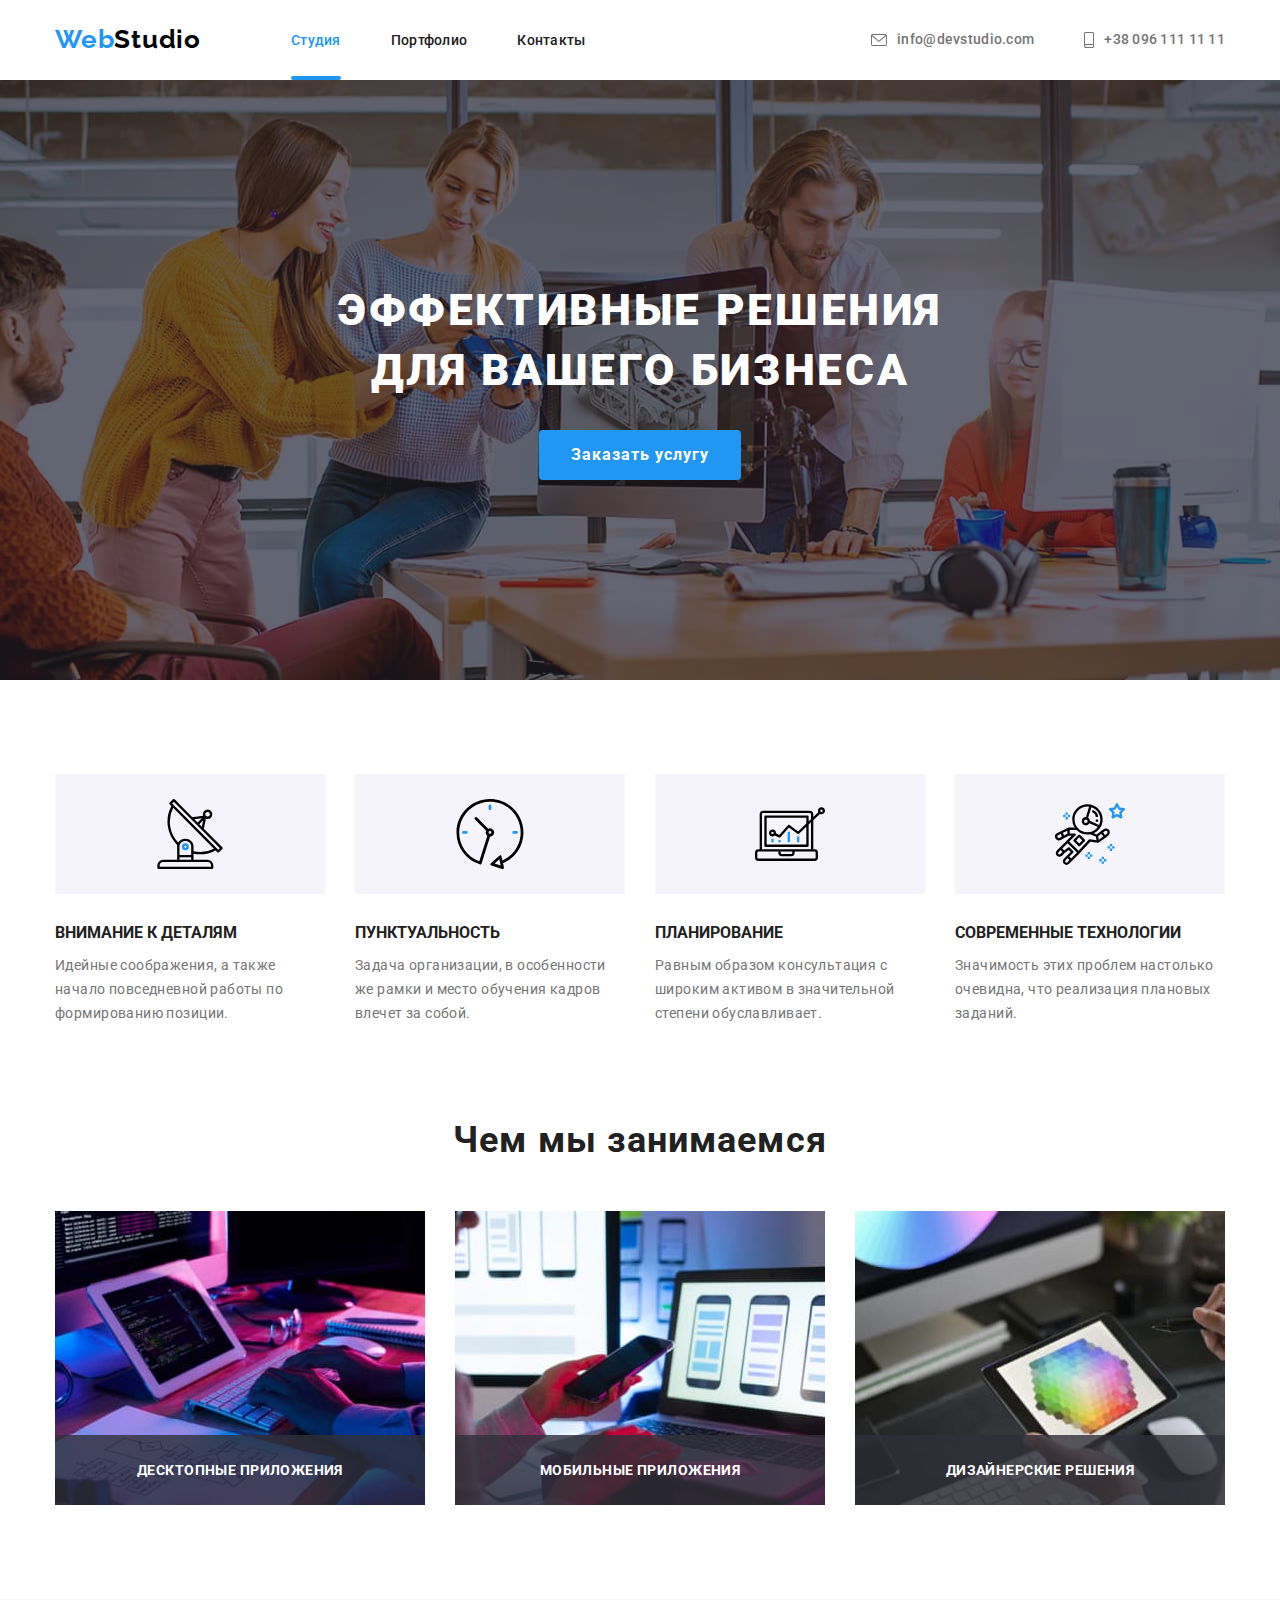
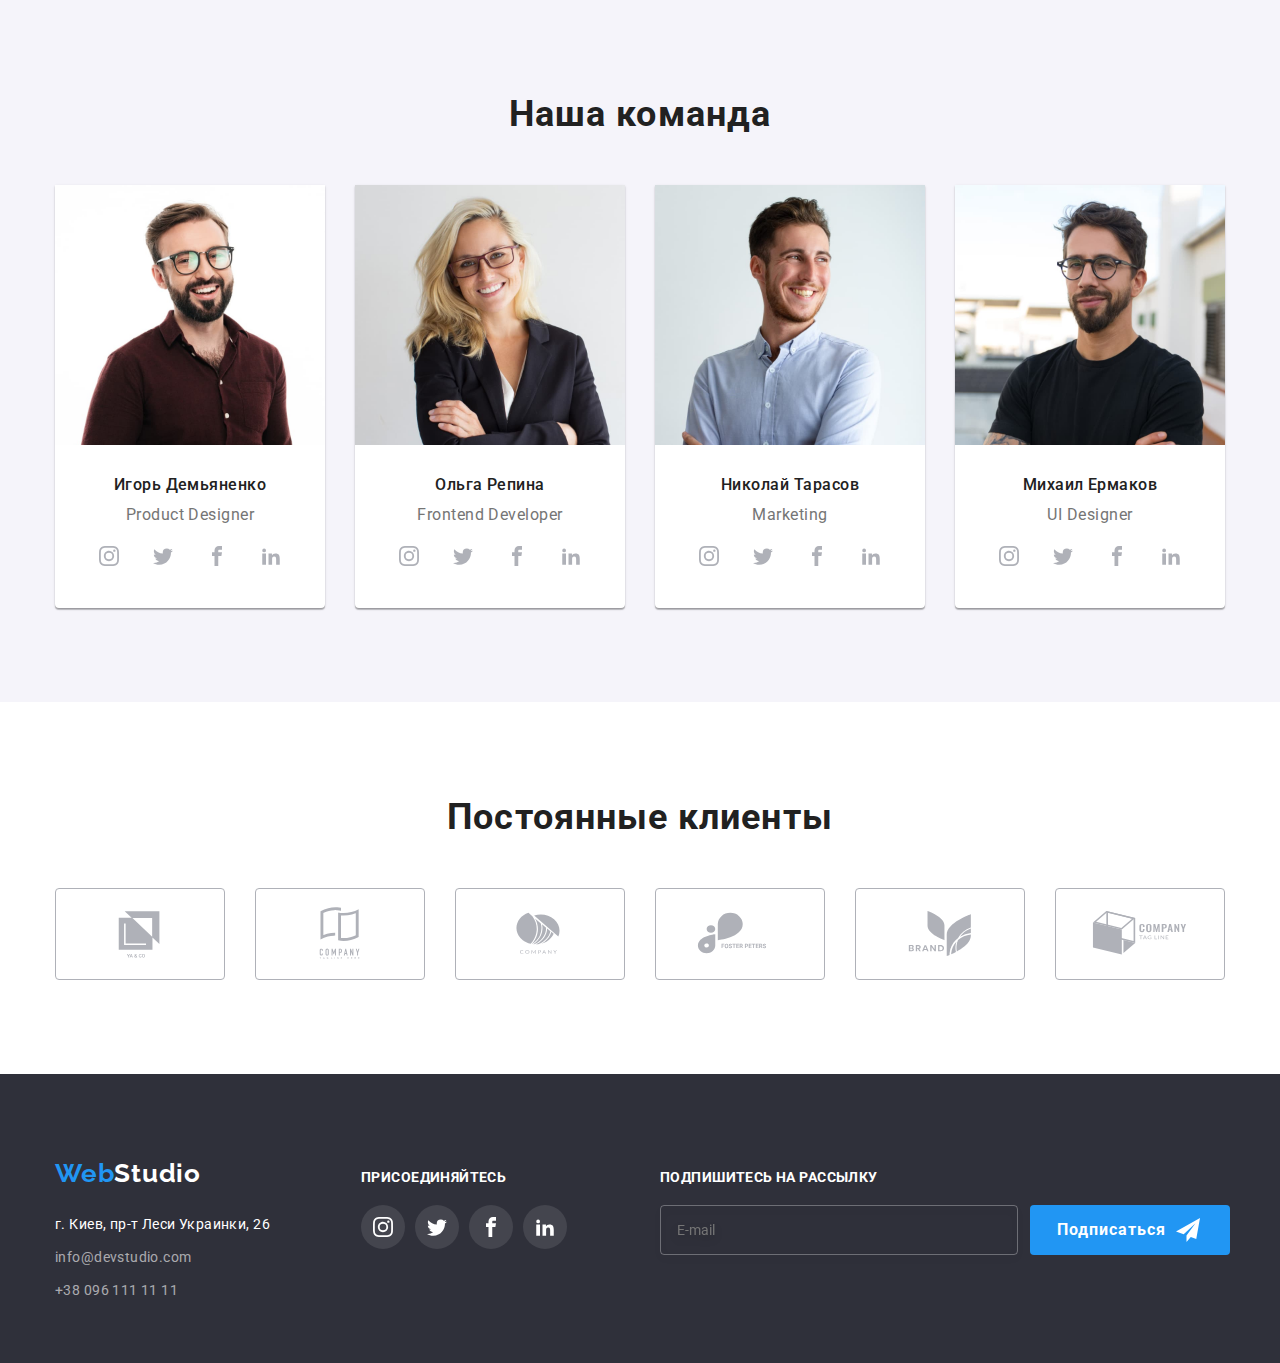
==== commit 1ca4a99b: "Hw 7 fix" ====
--- a/index.html
+++ b/index.html
@@ -410,7 +410,7 @@
                         </a>
                     </li>
 
-                    <<li class="footer__socitem list">
+                    <li class="footer__socitem list">
                         <a href="" class="link footer__soclink">
                           <svg class="footer__icon" width="20" height="20">
                                 <use href="././images/icons.svg/symbol-defs.svg#icon-twitter" class=""></use>
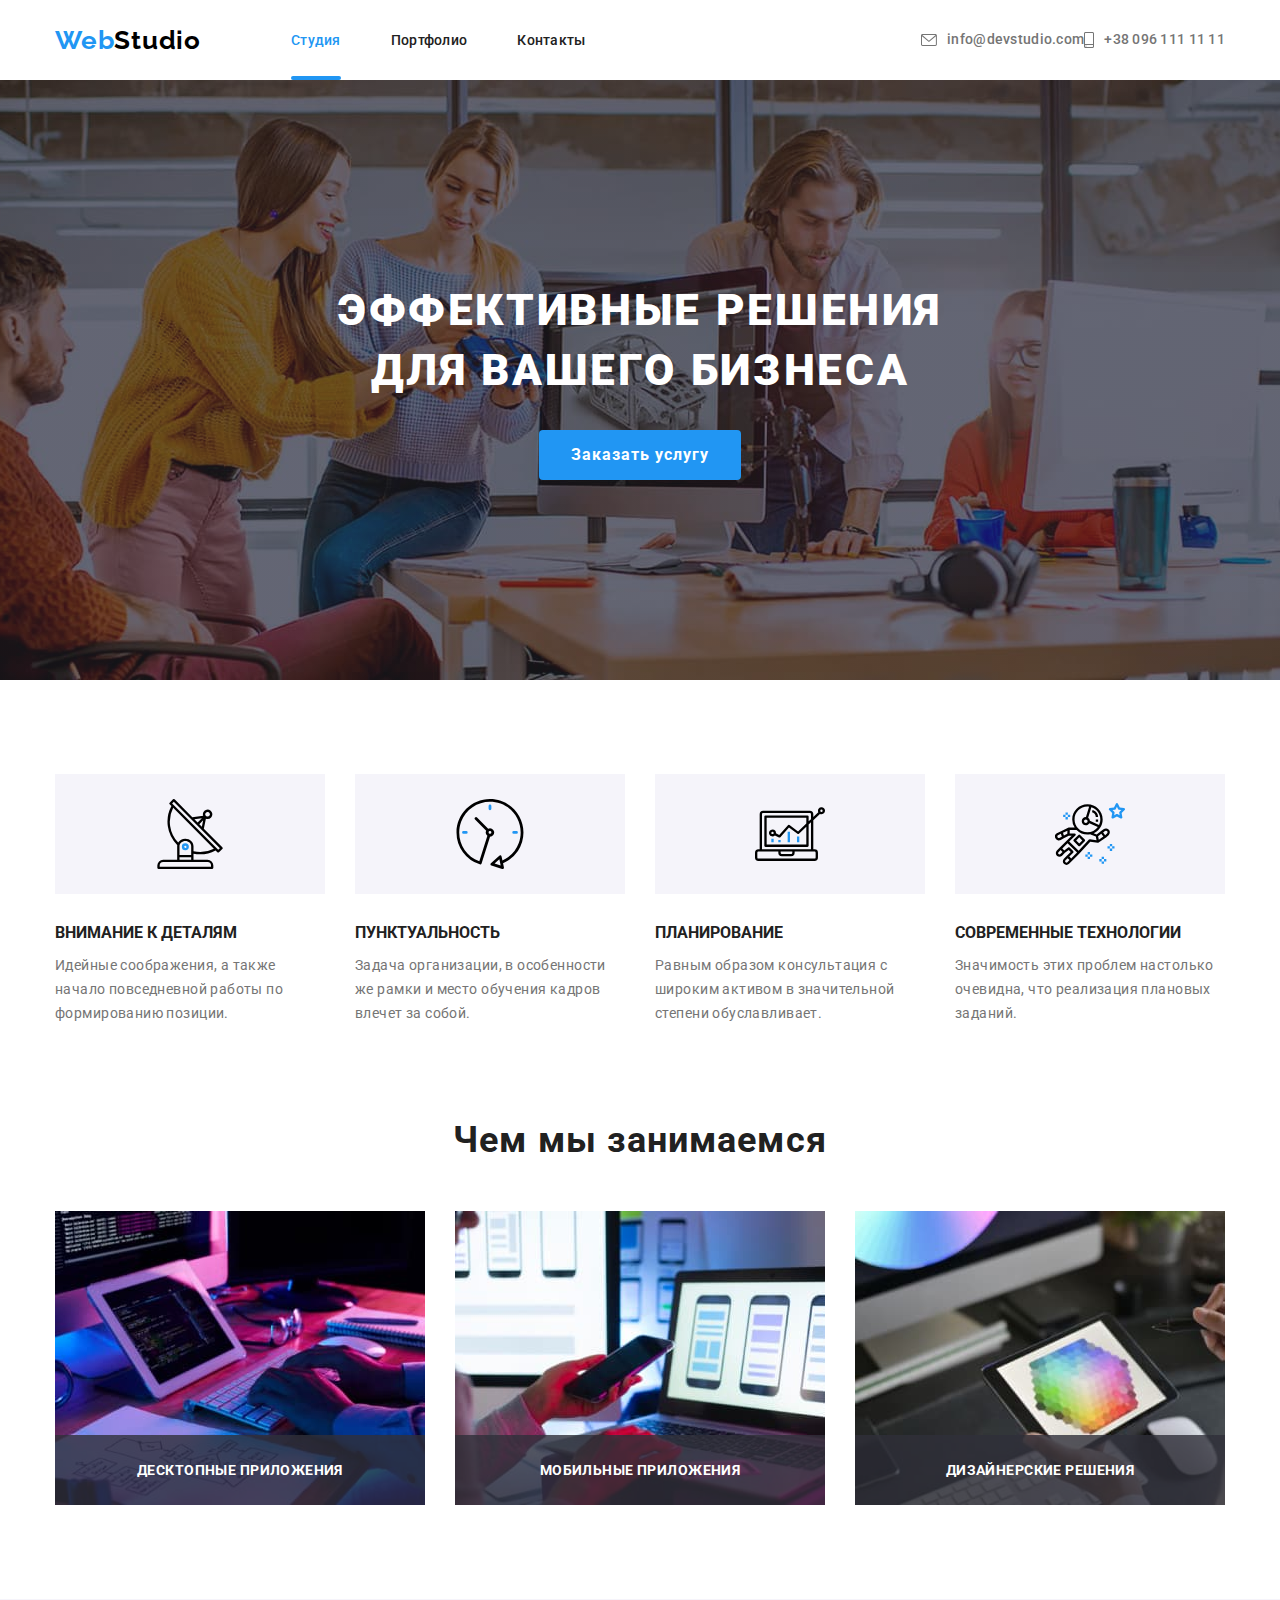
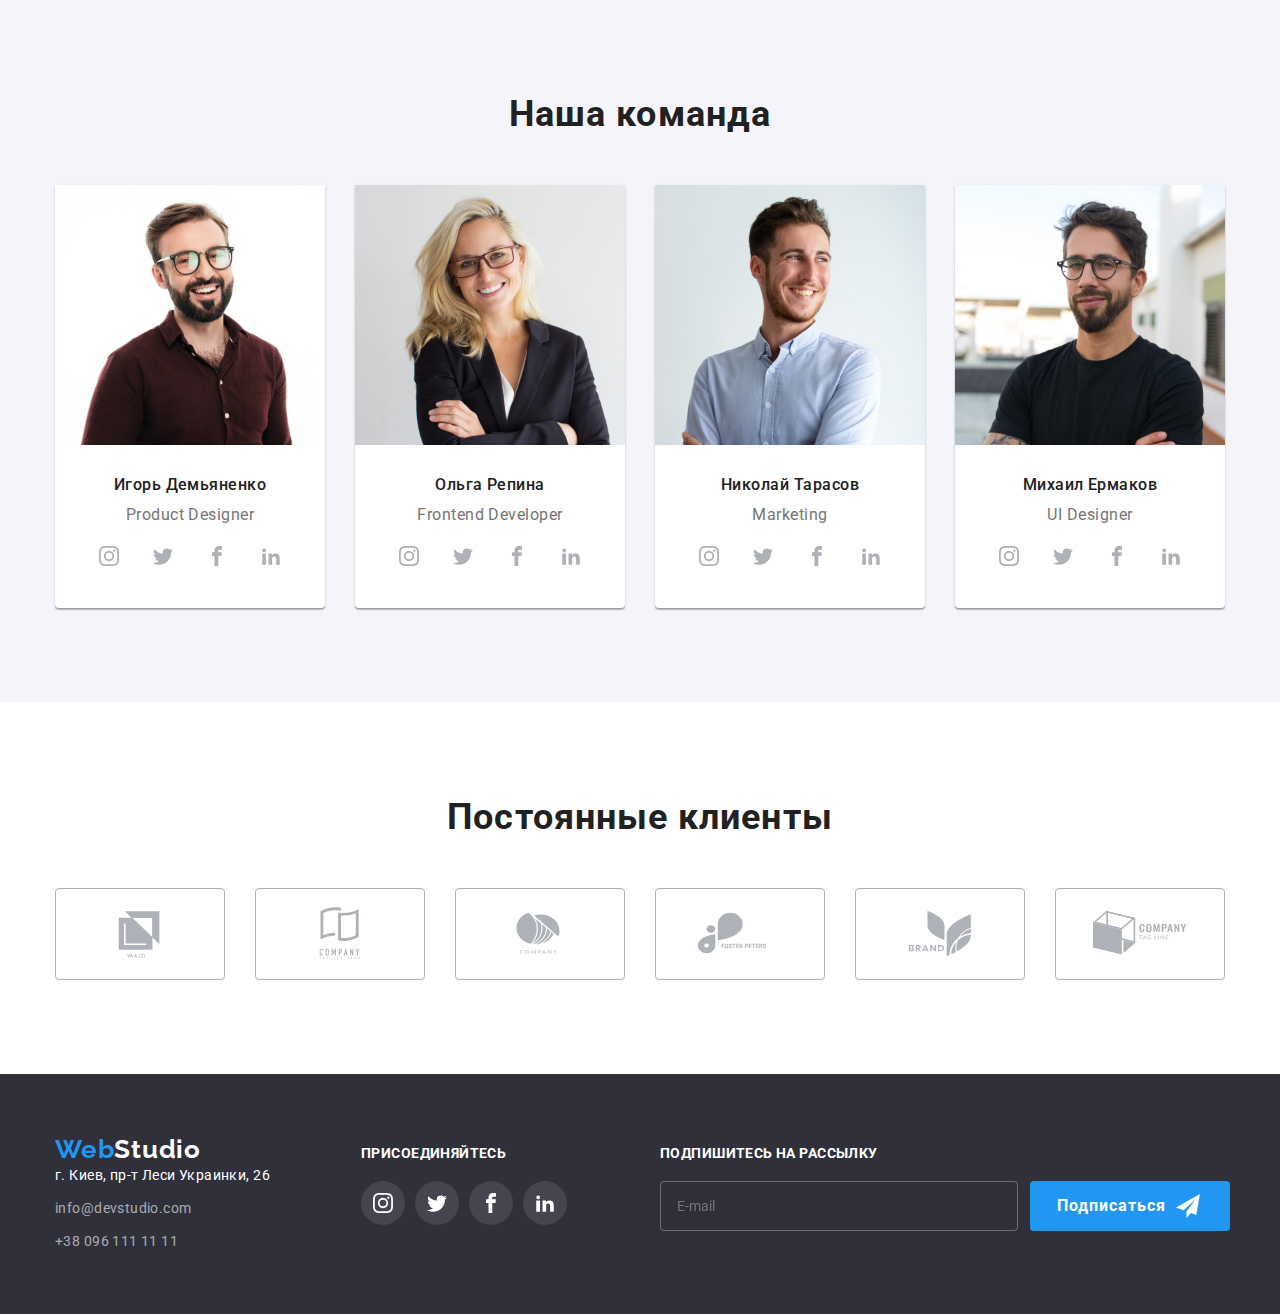
==== commit df001216: "Hw 7 fix" ====
--- a/index.html
+++ b/index.html
@@ -105,7 +105,8 @@
                             </svg>
                         </div>
                         <h3 class="features__title">Современные технологии</h3>
-                        <p class="features__text">Значимость этих проблем настолько очевидна, что реализация плановых заданий.</p>
+                        <p class="features__text">Значимость этих проблем настолько очевидна, что реализация плановых заданий.   
+                        </p>
                       </li>
                     </ul>
                   </div>
@@ -483,7 +484,7 @@
                 <div class="form__field">
                     <label for="email" class="form__label">Почта</label>
                     <input type="email" class="form__input" name="email" id="email" />
-                    <svg class="form-icon" width="15" height="12">
+                    <svg class="form__icon" width="15" height="12">
                         <use href="././images/icons.svg/symbol-defs.svg#icon-formemail" class=""></use>
                     </svg>
                 </div>
@@ -499,7 +500,7 @@
                             <use href="././images/icons.svg/symbol-defs.svg#icon-check" class=""></use>
                         </svg>
                     </span>
-                    Соглашаюсь с рассылкой и принимаю <a href="" class="checkbox-link">Условия договора</a>
+                    Соглашаюсь с рассылкой и принимаю <a href="" class="checkbox__link">Условия договора</a>
                 </label>
 
                 <button type="submit" class="button form__btn">Отправить</button>
--- a/css/main.min.css
+++ b/css/main.min.css
@@ -1,2 +1,2 @@
-/*! modern-normalize v1.1.0 | MIT License | https://github.com/sindresorhus/modern-normalize */*,::after,::before{-webkit-box-sizing:border-box;box-sizing:border-box}html{-moz-tab-size:4;-o-tab-size:4;tab-size:4}html{line-height:1.15;-webkit-text-size-adjust:100%}body{margin:0}body{font-family:system-ui, -apple-system, 'Segoe UI', Roboto, Helvetica, Arial, sans-serif, 'Apple Color Emoji', 'Segoe UI Emoji'}hr{height:0;color:inherit}abbr[title]{-webkit-text-decoration:underline dotted;text-decoration:underline dotted}b,strong{font-weight:bolder}code,kbd,pre,samp{font-family:ui-monospace, SFMono-Regular, Consolas, 'Liberation Mono', Menlo, monospace;font-size:1em}small{font-size:80%}sub,sup{font-size:75%;line-height:0;position:relative;vertical-align:baseline}sub{bottom:-0.25em}sup{top:-0.5em}table{text-indent:0;border-color:inherit}button,input,optgroup,select,textarea{font-family:inherit;font-size:100%;line-height:1.15;margin:0}button,select{text-transform:none}[type='button'],[type='reset'],[type='submit'],button{-webkit-appearance:button}::-moz-focus-inner{border-style:none;padding:0}:-moz-focusring{outline:1px dotted ButtonText}:-moz-ui-invalid{box-shadow:none}legend{padding:0}progress{vertical-align:baseline}::-webkit-inner-spin-button,::-webkit-outer-spin-button{height:auto}[type='search']{-webkit-appearance:textfield;outline-offset:-2px}::-webkit-search-decoration{-webkit-appearance:none}::-webkit-file-upload-button{-webkit-appearance:button;font:inherit}summary{display:list-item}.visually__hidden{position:absolute;width:1px;height:1px;margin:-1px;padding:0;overflow:hidden;border:0;clip:rect(0 0 0 0)}body{background-color:#fff;color:#757575;font-family:"Roboto",sans-serif;font-size:14px}h1,h2,h3,p,ul{margin-top:0;margin-bottom:0}.title{color:#212121;font-size:36px;font-style:normal;font-weight:700;line-height:1.17;letter-spacing:0.03em;text-align:center}.subtitle{color:#212121;font-size:14px;font-style:normal;font-weight:700;line-height:1.14;letter-spacing:0.03em;text-align:left}.list{list-style:none;-webkit-padding-start:0;padding-inline-start:0;display:-webkit-box;display:-ms-flexbox;display:flex;-webkit-box-pack:center;-ms-flex-pack:center;justify-content:center}.link{text-decoration:none;-webkit-transition:color 250ms cubic-bezier(0.4, 0, 0.2, 1);transition:color 250ms cubic-bezier(0.4, 0, 0.2, 1)}.link:hover,.link:focus{color:#2196f3;text-decoration:none}img{display:block}.container{margin-left:auto;margin-right:auto;width:1200px;padding-left:15px;padding-right:15px;text-align:center}.section{padding-top:94px;padding-bottom:94px}.header__container{display:-webkit-box;display:-ms-flexbox;display:flex;-webkit-box-align:center;-ms-flex-align:center;align-items:center}.nav{display:-webkit-box;display:-ms-flexbox;display:flex;-webkit-box-align:center;-ms-flex-align:center;align-items:center}.nav__item:not(:last-child){margin-right:50px}.nav__link{display:block;padding-top:32px;padding-bottom:32px;color:#212121;font-weight:500;line-height:1.17;letter-spacing:0.02em;text-align:left}.nav__link--current{position:relative;display:block;padding-top:32px;padding-bottom:32px;color:#2196f3;font-size:14px;font-style:normal;font-weight:500;line-height:1.17;letter-spacing:0.02em;text-align:left}.nav__link--current::after{position:absolute;left:0;bottom:0;display:block;content:'';width:100%;height:4px;background:#2196f3;border-radius:2px}.logo{margin-right:90px;display:block;padding-top:24px;padding-bottom:25px;color:#2196f3;font-family:"Raleway",sans-serif;font-size:26px;font-style:normal;font-weight:700;line-height:1.17;letter-spacing:0.03em;text-align:left}.logo__header--textcolor{color:#000;-webkit-transition:color 250ms cubic-bezier(0.4, 0, 0.2, 1);transition:color 250ms cubic-bezier(0.4, 0, 0.2, 1)}.logo__header--textcolor:hover,.logo__header--textcolor:focus{color:#2196f3}.logo__footer{margin-bottom:20px}.logo__footer--textcolor{color:#fff}.logo__footer--textcolor:hover,.logo__footer--textcolor:focus{color:#2196f3}.contact__link{display:block;padding-top:32px;padding-bottom:32px;-webkit-box-align:center;-ms-flex-align:center;align-items:center;display:-webkit-box;display:-ms-flexbox;display:flex;color:#757575;font-size:14px;font-style:normal;font-weight:500;line-height:1.14;letter-spacing:0.02em}.contact__icon{margin-right:10px;fill:currentColor}.contact__list{margin-left:auto}.contact__item:not(:last-child){margin-right:50px}.hero{display:-webkit-box;display:-ms-flexbox;display:flex;height:600px;-webkit-box-pack:center;-ms-flex-pack:center;justify-content:center;-webkit-box-align:center;-ms-flex-align:center;align-items:center;background-color:#2f303a}.hero__title{margin-bottom:30px;margin-left:auto;margin-right:auto;width:696px;text-transform:uppercase;color:#fff;font-size:44px;font-style:normal;font-weight:900;line-height:1.364;letter-spacing:0.06em;text-align:center}.hero__overlay{height:600px;max-width:1600px;margin-left:auto;margin-right:auto;background-image:-webkit-gradient(linear, left top, right top, from(rgba(47,48,58,0.4)), to(rgba(47,48,58,0.4))),url("../images/img-18-2.jpg");background-image:linear-gradient(to right, rgba(47,48,58,0.4), rgba(47,48,58,0.4)),url("../images/img-18-2.jpg");background-size:cover;background-repeat:no-repeat;background-position:center}.button{cursor:pointer;background-color:#2196f3;border:0;border-radius:4px;padding:10px 32px;display:inline-block;min-width:200px;color:#fff;font-family:"Roboto",sans-serif;font-size:16px;font-style:normal;font-weight:700;line-height:1.88;letter-spacing:0.06em;text-align:center;-webkit-transition:color 250ms cubic-bezier(0.4, 0, 0.2, 1),background-color 250ms cubic-bezier(0.4, 0, 0.2, 1);transition:color 250ms cubic-bezier(0.4, 0, 0.2, 1),background-color 250ms cubic-bezier(0.4, 0, 0.2, 1)}.button:hover,.button:focus{color:#212121;background-color:#188ce8}.features__list{margin:-15px}.features__item{width:270px;margin:15px}.features__icon{display:-webkit-box;display:-ms-flexbox;display:flex;height:120px;margin-bottom:30px;background-color:#f5f4fa;-webkit-box-align:center;-ms-flex-align:center;align-items:center;-webkit-box-pack:center;-ms-flex-pack:center;justify-content:center}.features__svg{width:70px;height:70px}.features__title{text-transform:uppercase;margin-bottom:10px;color:#212121;font-weight:700;font-style:normal;line-height:1.14;text-align:left}.features__text{font-family:"Roboto",sans-serif;font-size:14px;line-height:1.72;letter-spacing:0.03em;text-align:left}.task{padding-top:0}.task__title{margin-bottom:50px}.task__item:not(:last-child){margin-right:30px}.task__thumb{position:relative;display:-webkit-box;display:-ms-flexbox;display:flex;-webkit-box-pack:center;-ms-flex-pack:center;justify-content:center}.task__description{position:absolute;bottom:0;left:0;display:-webkit-box;display:-ms-flexbox;display:flex;-webkit-box-pack:center;-ms-flex-pack:center;justify-content:center;-webkit-box-align:center;-ms-flex-align:center;align-items:center;height:70px;width:100%;background-color:rgba(47,48,58,0.8);color:#fff;font-weight:700;font-size:14px;line-height:1.17;letter-spacing:0.03em;text-transform:uppercase}.soc__list{padding:0;display:-webkit-box;display:-ms-flexbox;display:flex}.soc__item{margin-right:10px}.soc__item:last-child{margin-right:0}.soc__link{display:-webkit-box;display:-ms-flexbox;display:flex;padding:0;width:44px;height:44px;border-radius:50%;color:#afb1b8;-webkit-box-pack:center;-ms-flex-pack:center;justify-content:center;-webkit-box-align:center;-ms-flex-align:center;align-items:center;-webkit-transition:fill 250ms cubic-bezier(0.4, 0, 0.2, 1),background-color 250ms cubic-bezier(0.4, 0, 0.2, 1);transition:fill 250ms cubic-bezier(0.4, 0, 0.2, 1),background-color 250ms cubic-bezier(0.4, 0, 0.2, 1)}.soc__link:focus,.soc__link:hover{background-color:#2196f3;color:#fff}.soc__icon{fill:currentColor}.team__title{margin-bottom:50px}.team__section{background-color:#f5f4fa}.team__list{margin:-15px}.team__item{background:#fff;-ms-flex-preferred-size:calc(100% / 4 -30px);flex-basis:calc(100% / 4 -30px);margin:15px;-webkit-box-shadow:0px 1px 3px rgba(0,0,0,0.12),0px 1px 1px rgba(0,0,0,0.14),0px 2px 1px rgba(0,0,0,0.2);box-shadow:0px 1px 3px rgba(0,0,0,0.12),0px 1px 1px rgba(0,0,0,0.14),0px 2px 1px rgba(0,0,0,0.2);border-radius:0px 0px 4px 4px}.team__card{padding-top:30px;padding-bottom:30px;padding-left:32px;padding-right:32px}.team__img{display:block}.team__text{margin-bottom:10px;font-size:16px;line-height:1.19;letter-spacing:0.03em;text-align:center}.team__text--fontstyle{font-weight:500;color:#212121}.clients__title{margin-bottom:50px}.clients__list{margin:0;padding:0}.clients__item{margin-right:30px}.clients__item:last-child{margin-right:0}.clients__link{display:-webkit-box;display:-ms-flexbox;display:flex;width:170px;height:92px;color:#afb1b8;border:1px solid #afb1b8;border-radius:4px;-webkit-box-align:center;-ms-flex-align:center;align-items:center;-webkit-box-pack:center;-ms-flex-pack:center;justify-content:center;-webkit-transition:border 250ms cubic-bezier(0.4, 0, 0.2, 1),color 250ms cubic-bezier(0.4, 0, 0.2, 1);transition:border 250ms cubic-bezier(0.4, 0, 0.2, 1),color 250ms cubic-bezier(0.4, 0, 0.2, 1)}.clients__link:hover,.clients__link:focus{border:1px solid #2196f3;border-radius:4px;fill:currentColor}.clients__icon{width:106px;height:60px;fill:currentColor}.footer{background-color:#2f303a;padding-top:60px;padding-bottom:60px}.footer__blok{display:-webkit-box;display:-ms-flexbox;display:flex;-webkit-box-align:baseline;-ms-flex-align:baseline;align-items:baseline;-webkit-box-pack:justify;-ms-flex-pack:justify;justify-content:space-between}.footer__contact{margin-right:70px}.footer__list{margin-right:auto;-webkit-box-orient:vertical;-webkit-box-direction:normal;-ms-flex-direction:column;flex-direction:column;text-align:left}.footer__item{margin-bottom:9px}.footer__item:last-child{margin-bottom:0}.footer__link{color:rgba(255,255,255,0.6);font-style:normal;line-height:1.71;letter-spacing:0.03em;text-align:left}.footer__link--color{color:#fff}.footer__strong{display:block;margin-bottom:20px;font-weight:700;font-size:14px;line-height:1.143;letter-spacing:0.03em;text-transform:uppercase;color:#fff}.footer__socblok{-webkit-box-align:baseline;-ms-flex-align:baseline;align-items:baseline;text-align:left;margin-right:93px}.footer__soclist{padding:0;display:-webkit-box;display:-ms-flexbox;display:flex}.footer__socitem{-webkit-box-pack:center;-ms-flex-pack:center;justify-content:center;margin-right:10px}.footer__socitem:last-child{margin-right:0}.footer__soclink{display:-webkit-box;display:-ms-flexbox;display:flex;background-color:rgba(255,255,255,0.1);padding:0;width:44px;height:44px;border-radius:22px;-webkit-box-pack:center;-ms-flex-pack:center;justify-content:center;-webkit-box-align:center;-ms-flex-align:center;align-items:center;-webkit-transition:background-color 250ms cubic-bezier(0.4, 0, 0.2, 1);transition:background-color 250ms cubic-bezier(0.4, 0, 0.2, 1)}.footer__soclink:hover,.footer__soclink:focus{background-color:#2196f3}.footer__icon{fill:#fff}.signup__title{display:-webkit-box;display:-ms-flexbox;display:flex;-webkit-box-pack:left;-ms-flex-pack:left;justify-content:left}.signup__form{display:-webkit-box;display:-ms-flexbox;display:flex}.signup__label{margin-right:12px}.signup__email{padding:15px 16px;height:50px;width:358px;background-color:transparent;border:1px solid rgba(255,255,255,0.3);-webkit-box-sizing:border-box;box-sizing:border-box;-webkit-filter:drop-shadow(0px 4px 4px rgba(0,0,0,0.15));filter:drop-shadow(0px 4px 4px rgba(0,0,0,0.15));border-radius:4px;color:#fff}.signup__btn{padding:10px 27px;font-weight:700;font-size:16px;line-height:1.87;display:-webkit-box;display:-ms-flexbox;display:flex;-webkit-box-align:center;-ms-flex-align:center;align-items:center;text-align:center;letter-spacing:0.06em;color:#fff}.signup__btn:focus,.signup__btn:hover{color:#fff}.signup__btn--margin{margin-right:10px}.signup__svg{fill:#fff}.signup__title{display:-webkit-box;display:-ms-flexbox;display:flex;-webkit-box-pack:left;-ms-flex-pack:left;justify-content:left}.signup__form{display:-webkit-box;display:-ms-flexbox;display:flex}.signup__label{margin-right:12px}.signup__email{padding:15px 16px;height:50px;width:358px;background-color:transparent;border:1px solid rgba(255,255,255,0.3);-webkit-box-sizing:border-box;box-sizing:border-box;-webkit-filter:drop-shadow(0px 4px 4px rgba(0,0,0,0.15));filter:drop-shadow(0px 4px 4px rgba(0,0,0,0.15));border-radius:4px;color:#fff}.signup__btn{padding:10px 27px;font-weight:700;font-size:16px;line-height:1.87;display:-webkit-box;display:-ms-flexbox;display:flex;-webkit-box-align:center;-ms-flex-align:center;align-items:center;text-align:center;letter-spacing:0.06em;color:#fff}.signup__btn:focus,.signup__btn:hover{color:#fff}.signup__btn--margin{margin-right:10px}.signup__svg{fill:#fff}.portf__section{border-top:1px solid #e5e5e5}.menu__list{margin-bottom:50px}.menu__item:not(:last-child){margin-right:8px}.munu__button{padding:6px 22px;min-width:73px;background-color:#f5f4fa;color:#212121;line-height:1.63;letter-spacing:0.03em;-webkit-transition:color 250ms cubic-bezier(0.4, 0, 0.2, 1),background-color 250ms cubic-bezier(0.4, 0, 0.2, 1),-webkit-box-shadow 250ms cubic-bezier(0.4, 0, 0.2, 1);transition:color 250ms cubic-bezier(0.4, 0, 0.2, 1),background-color 250ms cubic-bezier(0.4, 0, 0.2, 1),-webkit-box-shadow 250ms cubic-bezier(0.4, 0, 0.2, 1);transition:color 250ms cubic-bezier(0.4, 0, 0.2, 1),background-color 250ms cubic-bezier(0.4, 0, 0.2, 1),box-shadow 250ms cubic-bezier(0.4, 0, 0.2, 1);transition:color 250ms cubic-bezier(0.4, 0, 0.2, 1),background-color 250ms cubic-bezier(0.4, 0, 0.2, 1),box-shadow 250ms cubic-bezier(0.4, 0, 0.2, 1),-webkit-box-shadow 250ms cubic-bezier(0.4, 0, 0.2, 1)}.munu__button:hover,.munu__button:focus{background-color:#2196f3;color:#fff;-webkit-box-shadow:0px 3px 1px rgba(0,0,0,0.1),0px 1px 2px rgba(0,0,0,0.08),0px 2px 2px rgba(0,0,0,0.12);box-shadow:0px 3px 1px rgba(0,0,0,0.1),0px 1px 2px rgba(0,0,0,0.08),0px 2px 2px rgba(0,0,0,0.12)}.menu__button--curent{background-color:#2196f3;color:#fff;-webkit-box-shadow:0px 3px 1px rgba(0,0,0,0.1),0px 1px 2px rgba(0,0,0,0.08),0px 2px 2px rgba(0,0,0,0.12);box-shadow:0px 3px 1px rgba(0,0,0,0.1),0px 1px 2px rgba(0,0,0,0.08),0px 2px 2px rgba(0,0,0,0.12);border-radius:4px}.portf__list{-ms-flex-wrap:wrap;flex-wrap:wrap}.portf__item{width:calc((100% - 60px) / 3)}.portf__item:not(:nth-child(3n)){margin-right:30px}.portf__item:not(:nth-last-child(-n+3)){margin-bottom:30px}.portf__link{-webkit-transition:-webkit-box-shadow 250ms cubic-bezier(0.4, 0, 0.2, 1);transition:-webkit-box-shadow 250ms cubic-bezier(0.4, 0, 0.2, 1);transition:box-shadow 250ms cubic-bezier(0.4, 0, 0.2, 1);transition:box-shadow 250ms cubic-bezier(0.4, 0, 0.2, 1), -webkit-box-shadow 250ms cubic-bezier(0.4, 0, 0.2, 1)}.portf__link:hover,.portf__link:focus{-webkit-transform:translateY(0);transform:translateY(0);display:block;-webkit-box-sizing:border-box;box-sizing:border-box;-webkit-box-shadow:0px 1px 1px rgba(0,0,0,0.12),0px 4px 4px rgba(0,0,0,0.06),1px 4px 6px rgba(0,0,0,0.16);box-shadow:0px 1px 1px rgba(0,0,0,0.12),0px 4px 4px rgba(0,0,0,0.06),1px 4px 6px rgba(0,0,0,0.16)}.portf__thumb{position:relative;overflow:hidden}.portf__item--description{padding:20px 24px;border:1px solid #eeeeee;border-top:none}.portf__title{margin-bottom:4px;color:#212121;font-size:18px;font-weight:700;line-height:2;letter-spacing:0.06em;text-align:left}.portf__text{color:#757575;font-size:16px;line-height:1.89;letter-spacing:0.03em;text-align:left}.portf__overlay{position:absolute;top:0;left:0;-webkit-transform:translateY(101%);transform:translateY(101%);-webkit-transition:-webkit-transform 250ms cubic-bezier(0.4, 0, 0.2, 1);transition:-webkit-transform 250ms cubic-bezier(0.4, 0, 0.2, 1);transition:transform 250ms cubic-bezier(0.4, 0, 0.2, 1);transition:transform 250ms cubic-bezier(0.4, 0, 0.2, 1), -webkit-transform 250ms cubic-bezier(0.4, 0, 0.2, 1);display:-webkit-box;display:-ms-flexbox;display:flex;-webkit-box-align:center;-ms-flex-align:center;align-items:center;height:100%;width:100%;background-color:rgba(33,150,243,0.9);color:#fff;font-weight:400;font-size:18px;line-height:1.555;letter-spacing:0.03em}.portf__link:hover .portf__overlay,.portf__link:focus .portf__overlay{-webkit-transform:translateY(0);transform:translateY(0)}.portf__overlay--position{text-align:left;padding-right:24px;padding-left:24px}.backdrop{position:fixed;top:0;left:0;width:100%;height:100%;z-index:1;opacity:1;-webkit-transition:opacity 250ms cubic-bezier(0.4, 0, 0.2, 1);transition:opacity 250ms cubic-bezier(0.4, 0, 0.2, 1);background-color:rgba(0,0,0,0.2)}.backdrop.is-hidden .modal{-webkit-transform:translate(-50%, -50%) scale(0.6);transform:translate(-50%, -50%) scale(0.6)}.is-hidden{opacity:0;pointer-events:none}.modal{position:absolute;top:50%;left:50%;-webkit-transform:translate(-50%, -50%) scale(1);transform:translate(-50%, -50%) scale(1);-webkit-transition:-webkit-transform 250ms cubic-bezier(0.4, 0, 0.2, 1);transition:-webkit-transform 250ms cubic-bezier(0.4, 0, 0.2, 1);transition:transform 250ms cubic-bezier(0.4, 0, 0.2, 1);transition:transform 250ms cubic-bezier(0.4, 0, 0.2, 1), -webkit-transform 250ms cubic-bezier(0.4, 0, 0.2, 1);width:530px;height:580px;padding:40px;background-color:#fff;-webkit-box-shadow:0px 1px 3px rgba(0,0,0,0.12),0px 1px 1px rgba(0,0,0,0.14),0px 2px 1px rgba(0,0,0,0.2);box-shadow:0px 1px 3px rgba(0,0,0,0.12),0px 1px 1px rgba(0,0,0,0.14),0px 2px 1px rgba(0,0,0,0.2);border-radius:4px}.modal__closebtn{position:absolute;top:8px;right:8px;width:30px;height:30px;color:#000;display:-webkit-box;display:-ms-flexbox;display:flex;-webkit-box-pack:center;-ms-flex-pack:center;justify-content:center;-webkit-box-align:center;-ms-flex-align:center;align-items:center;-webkit-transition:color 250ms cubic-bezier(0.4, 0, 0.2, 1);transition:color 250ms cubic-bezier(0.4, 0, 0.2, 1);cursor:pointer;background-color:#fff;border:1px solid rgba(0,0,0,0.1);border-radius:15px}.modal__closebtn:hover,.modal__closebtn:focus{color:#2196f3}.modal__icon{fill:currentColor}.form__text{display:inline-block;font-weight:700;font-size:20px;line-height:1.15;color:#212121;letter-spacing:0.03em;margin-bottom:12px}.form__field{position:relative;display:-webkit-box;display:-ms-flexbox;display:flex;-webkit-box-orient:vertical;-webkit-box-direction:normal;-ms-flex-direction:column;flex-direction:column;margin-bottom:10px}.form__field:nth-child(5){margin-bottom:20px}.form__label{margin-bottom:4px;font-size:12px;line-height:1.17;color:Sprimary-text-color;letter-spacing:0.01em}.form__input{padding-left:42px;height:40px;-webkit-transition:border 250ms cubic-bezier(0.4, 0, 0.2, 1),color 250ms cubic-bezier(0.4, 0, 0.2, 1);transition:border 250ms cubic-bezier(0.4, 0, 0.2, 1),color 250ms cubic-bezier(0.4, 0, 0.2, 1);border:1px solid rgba(33,33,33,0.2);-webkit-box-sizing:border-box;box-sizing:border-box;border-radius:4px}.form__input:focus,.form__input:hover{border:1px solid #2196f3}.form__icon{position:absolute;top:38px;left:12px;pointer-events:none;-webkit-transition:fill 250ms cubic-bezier(0.4, 0, 0.2, 1);transition:fill 250ms cubic-bezier(0.4, 0, 0.2, 1);-webkit-transform:translateY(-50%);transform:translateY(-50%);fill:#000}.form__input:focus+.form__icon,.form__input:hover+.form__icon{color:#2196f3;fill:currentColor}.form__textarea{resize:none;padding:12px 16px;height:120px;-webkit-transition:border 250ms cubic-bezier(0.4, 0, 0.2, 1);transition:border 250ms cubic-bezier(0.4, 0, 0.2, 1);border:1px solid rgba(33,33,33,0.2);-webkit-box-sizing:border-box;box-sizing:border-box;border-radius:4px}.form__textarea:hover,.form__textarea:focus{border:1px solid #2196f3}.form__btn{display:block;margin-left:auto;margin-right:auto}.checkbox__label{display:-webkit-box;display:-ms-flexbox;display:flex;-webkit-box-align:center;-ms-flex-align:center;align-items:center;-webkit-box-pack:center;-ms-flex-pack:center;justify-content:center;margin-bottom:30px;font-weight:normal;font-size:14px;line-height:1.71;letter-spacing:0.03em;color:#757575}.checkbox__link{margin-left:5px;font-size:14px;line-height:1.71;letter-spacing:0.03em;-webkit-text-decoration-line:underline;text-decoration-line:underline;color:#2196f3}.checkbox{position:absolute}.checkbox:focus+.checkbox__item,.checkbox:hover+.checkbox__item{fill:#2196f3}.checkbox:checked+.checkbox__item{border-radius:2px;fill:#2196f3;background-color:#2196f3;background-image:url(../images/check.svg);background-size:contain}.checkbox__item{margin-right:7px;width:16px;height:15px;-webkit-transition:background-color 250ms cubic-bezier(0.4, 0, 0.2, 1),fill 250ms cubic-bezier(0.4, 0, 0.2, 1);transition:background-color 250ms cubic-bezier(0.4, 0, 0.2, 1),fill 250ms cubic-bezier(0.4, 0, 0.2, 1)}
+/*! modern-normalize v1.1.0 | MIT License | https://github.com/sindresorhus/modern-normalize */*,::after,::before{-webkit-box-sizing:border-box;box-sizing:border-box}html{-moz-tab-size:4;-o-tab-size:4;tab-size:4}html{line-height:1.15;-webkit-text-size-adjust:100%}body{margin:0}body{font-family:system-ui, -apple-system, 'Segoe UI', Roboto, Helvetica, Arial, sans-serif, 'Apple Color Emoji', 'Segoe UI Emoji'}hr{height:0;color:inherit}abbr[title]{-webkit-text-decoration:underline dotted;text-decoration:underline dotted}b,strong{font-weight:bolder}code,kbd,pre,samp{font-family:ui-monospace, SFMono-Regular, Consolas, 'Liberation Mono', Menlo, monospace;font-size:1em}small{font-size:80%}sub,sup{font-size:75%;line-height:0;position:relative;vertical-align:baseline}sub{bottom:-0.25em}sup{top:-0.5em}table{text-indent:0;border-color:inherit}button,input,optgroup,select,textarea{font-family:inherit;font-size:100%;line-height:1.15;margin:0}button,select{text-transform:none}[type='button'],[type='reset'],[type='submit'],button{-webkit-appearance:button}::-moz-focus-inner{border-style:none;padding:0}:-moz-focusring{outline:1px dotted ButtonText}:-moz-ui-invalid{box-shadow:none}legend{padding:0}progress{vertical-align:baseline}::-webkit-inner-spin-button,::-webkit-outer-spin-button{height:auto}[type='search']{-webkit-appearance:textfield;outline-offset:-2px}::-webkit-search-decoration{-webkit-appearance:none}::-webkit-file-upload-button{-webkit-appearance:button;font:inherit}summary{display:list-item}.visually__hidden{position:absolute;width:1px;height:1px;margin:-1px;padding:0;overflow:hidden;border:0;clip:rect(0 0 0 0)}body{background-color:#fff;color:#757575;font-family:"Roboto",sans-serif;font-size:14px}h1,h2,h3,p,ul{margin-top:0;margin-bottom:0}.title{color:#212121;font-size:36px;font-style:normal;font-weight:700;line-height:1.17;letter-spacing:0.03em;text-align:center}.subtitle{color:#212121;font-size:14px;font-style:normal;font-weight:700;line-height:1.14;letter-spacing:0.03em;text-align:left}.list{list-style:none;-webkit-padding-start:0;padding-inline-start:0;display:-webkit-box;display:-ms-flexbox;display:flex;-webkit-box-pack:center;-ms-flex-pack:center;justify-content:center}.link{text-decoration:none;-webkit-transition:color 250ms cubic-bezier(0.4, 0, 0.2, 1);transition:color 250ms cubic-bezier(0.4, 0, 0.2, 1)}.link:hover,.link:focus{color:#2196f3;text-decoration:none}img{display:block}.container{margin-left:auto;margin-right:auto;width:1200px;padding-left:15px;padding-right:15px;text-align:center}.section{padding-top:94px;padding-bottom:94px}.header__container{display:-webkit-box;display:-ms-flexbox;display:flex;-webkit-box-align:center;-ms-flex-align:center;align-items:center}.nav{display:-webkit-box;display:-ms-flexbox;display:flex;-webkit-box-align:center;-ms-flex-align:center;align-items:center}.nav__item:not(:last-child){margin-right:50px}.nav__link{display:block;padding-top:32px;padding-bottom:32px;color:#212121;font-weight:500;line-height:1.17;letter-spacing:0.02em;text-align:left}.nav__link--current{position:relative;display:block;padding-top:32px;padding-bottom:32px;color:#2196f3;font-size:14px;font-style:normal;font-weight:500;line-height:1.17;letter-spacing:0.02em;text-align:left}.nav__link--current::after{position:absolute;left:0;bottom:0;display:block;content:'';width:100%;height:4px;background:#2196f3;border-radius:2px}.logo{margin-right:90px;display:block;color:#2196f3;font-family:"Raleway",sans-serif;font-size:26px;font-style:normal;font-weight:700;line-height:1.17;letter-spacing:0.03em;text-align:left}.logo__header--textcolor{color:#000;-webkit-transition:color 250ms cubic-bezier(0.4, 0, 0.2, 1);transition:color 250ms cubic-bezier(0.4, 0, 0.2, 1)}.logo__header--textcolor:hover,.logo__header--textcolor:focus{color:#2196f3}.logo__footer{margin-bottom:20px}.logo__footer--textcolor{color:#fff}.logo__footer--textcolor:hover,.logo__footer--textcolor:focus{color:#2196f3}.contact__link{display:block;padding-top:32px;padding-bottom:32px;-webkit-box-align:center;-ms-flex-align:center;align-items:center;display:-webkit-box;display:-ms-flexbox;display:flex;color:#757575;font-size:14px;font-style:normal;font-weight:500;line-height:1.14;letter-spacing:0.02em}.contact__icon{margin-right:10px;fill:currentColor}.contact__list{margin-left:auto}.contact__item:nth-child{margin-right:50px}.hero{display:-webkit-box;display:-ms-flexbox;display:flex;height:600px;-webkit-box-pack:center;-ms-flex-pack:center;justify-content:center;-webkit-box-align:center;-ms-flex-align:center;align-items:center;background-color:#2f303a}.hero__title{margin-bottom:30px;margin-left:auto;margin-right:auto;width:696px;text-transform:uppercase;color:#fff;font-size:44px;font-style:normal;font-weight:900;line-height:1.364;letter-spacing:0.06em;text-align:center}.hero__overlay{height:600px;max-width:1600px;margin-left:auto;margin-right:auto;background-image:-webkit-gradient(linear, left top, right top, from(rgba(47,48,58,0.4)), to(rgba(47,48,58,0.4))),url("../images/img-18-2.jpg");background-image:linear-gradient(to right, rgba(47,48,58,0.4), rgba(47,48,58,0.4)),url("../images/img-18-2.jpg");background-size:cover;background-repeat:no-repeat;background-position:center}.button{cursor:pointer;background-color:#2196f3;border:0;border-radius:4px;padding:10px 32px;display:inline-block;min-width:200px;color:#fff;font-family:"Roboto",sans-serif;font-size:16px;font-style:normal;font-weight:700;line-height:1.88;letter-spacing:0.06em;text-align:center;-webkit-transition:color 250ms cubic-bezier(0.4, 0, 0.2, 1),background-color 250ms cubic-bezier(0.4, 0, 0.2, 1);transition:color 250ms cubic-bezier(0.4, 0, 0.2, 1),background-color 250ms cubic-bezier(0.4, 0, 0.2, 1)}.button:hover,.button:focus{color:#fff;background-color:#188ce8}.features__list{margin:-15px}.features__item{width:270px;margin:15px}.features__icon{display:-webkit-box;display:-ms-flexbox;display:flex;height:120px;margin-bottom:30px;background-color:#f5f4fa;-webkit-box-align:center;-ms-flex-align:center;align-items:center;-webkit-box-pack:center;-ms-flex-pack:center;justify-content:center}.features__svg{width:70px;height:70px}.features__title{text-transform:uppercase;margin-bottom:10px;color:#212121;font-weight:700;font-style:normal;line-height:1.14;text-align:left}.features__text{font-family:"Roboto",sans-serif;font-size:14px;line-height:1.72;letter-spacing:0.03em;text-align:left}.task{padding-top:0}.task__title{margin-bottom:50px}.task__item:not(:last-child){margin-right:30px}.task__thumb{position:relative;display:-webkit-box;display:-ms-flexbox;display:flex;-webkit-box-pack:center;-ms-flex-pack:center;justify-content:center}.task__description{position:absolute;bottom:0;left:0;display:-webkit-box;display:-ms-flexbox;display:flex;-webkit-box-pack:center;-ms-flex-pack:center;justify-content:center;-webkit-box-align:center;-ms-flex-align:center;align-items:center;height:70px;width:100%;background-color:rgba(47,48,58,0.8);color:#fff;font-weight:700;font-size:14px;line-height:1.17;letter-spacing:0.03em;text-transform:uppercase}.soc__list{padding:0;display:-webkit-box;display:-ms-flexbox;display:flex}.soc__item{margin-right:10px}.soc__item:last-child{margin-right:0}.soc__link{display:-webkit-box;display:-ms-flexbox;display:flex;padding:0;width:44px;height:44px;border-radius:50%;color:#afb1b8;-webkit-box-pack:center;-ms-flex-pack:center;justify-content:center;-webkit-box-align:center;-ms-flex-align:center;align-items:center;-webkit-transition:fill 250ms cubic-bezier(0.4, 0, 0.2, 1),background-color 250ms cubic-bezier(0.4, 0, 0.2, 1);transition:fill 250ms cubic-bezier(0.4, 0, 0.2, 1),background-color 250ms cubic-bezier(0.4, 0, 0.2, 1)}.soc__link:focus,.soc__link:hover{background-color:#2196f3;color:#fff}.soc__icon{fill:currentColor}.team__title{margin-bottom:50px}.team__section{background-color:#f5f4fa}.team__list{margin:-15px}.team__item{background:#fff;-ms-flex-preferred-size:calc(100% / 4 -30px);flex-basis:calc(100% / 4 -30px);margin:15px;-webkit-box-shadow:0px 1px 3px rgba(0,0,0,0.12),0px 1px 1px rgba(0,0,0,0.14),0px 2px 1px rgba(0,0,0,0.2);box-shadow:0px 1px 3px rgba(0,0,0,0.12),0px 1px 1px rgba(0,0,0,0.14),0px 2px 1px rgba(0,0,0,0.2);border-radius:0px 0px 4px 4px}.team__card{padding-top:30px;padding-bottom:30px;padding-left:32px;padding-right:32px}.team__img{display:block}.team__text{margin-bottom:10px;font-size:16px;line-height:1.19;letter-spacing:0.03em;text-align:center}.team__text--fontstyle{font-weight:500;color:#212121}.clients__title{margin-bottom:50px}.clients__list{margin:0;padding:0}.clients__item{margin-right:30px}.clients__item:last-child{margin-right:0}.clients__link{display:-webkit-box;display:-ms-flexbox;display:flex;width:170px;height:92px;color:#afb1b8;border:1px solid #afb1b8;border-radius:4px;-webkit-box-align:center;-ms-flex-align:center;align-items:center;-webkit-box-pack:center;-ms-flex-pack:center;justify-content:center;-webkit-transition:border 250ms cubic-bezier(0.4, 0, 0.2, 1),color 250ms cubic-bezier(0.4, 0, 0.2, 1);transition:border 250ms cubic-bezier(0.4, 0, 0.2, 1),color 250ms cubic-bezier(0.4, 0, 0.2, 1)}.clients__link:hover,.clients__link:focus{border:1px solid #2196f3;border-radius:4px;fill:currentColor}.clients__icon{width:106px;height:60px;fill:currentColor}.footer{background-color:#2f303a;padding-top:60px;padding-bottom:60px}.footer__blok{display:-webkit-box;display:-ms-flexbox;display:flex;-webkit-box-align:baseline;-ms-flex-align:baseline;align-items:baseline;-webkit-box-pack:justify;-ms-flex-pack:justify;justify-content:space-between}.footer__contact{margin-right:70px}.footer__list{margin-right:auto;-webkit-box-orient:vertical;-webkit-box-direction:normal;-ms-flex-direction:column;flex-direction:column;text-align:left}.footer__item{margin-bottom:9px}.footer__item:last-child{margin-bottom:0}.footer__link{color:rgba(255,255,255,0.6);font-style:normal;line-height:1.71;letter-spacing:0.03em;text-align:left}.footer__link--color{color:#fff}.footer__strong{display:block;margin-bottom:20px;font-weight:700;font-size:14px;line-height:1.143;letter-spacing:0.03em;text-transform:uppercase;color:#fff}.footer__socblok{-webkit-box-align:baseline;-ms-flex-align:baseline;align-items:baseline;text-align:left;margin-right:93px}.footer__soclist{padding:0;display:-webkit-box;display:-ms-flexbox;display:flex}.footer__socitem{-webkit-box-pack:center;-ms-flex-pack:center;justify-content:center;margin-right:10px}.footer__socitem:last-child{margin-right:0}.footer__soclink{display:-webkit-box;display:-ms-flexbox;display:flex;background-color:rgba(255,255,255,0.1);padding:0;width:44px;height:44px;border-radius:22px;-webkit-box-pack:center;-ms-flex-pack:center;justify-content:center;-webkit-box-align:center;-ms-flex-align:center;align-items:center;-webkit-transition:background-color 250ms cubic-bezier(0.4, 0, 0.2, 1);transition:background-color 250ms cubic-bezier(0.4, 0, 0.2, 1)}.footer__soclink:hover,.footer__soclink:focus{background-color:#2196f3}.footer__icon{fill:#fff}.signup__title{display:-webkit-box;display:-ms-flexbox;display:flex;-webkit-box-pack:left;-ms-flex-pack:left;justify-content:left}.signup__form{display:-webkit-box;display:-ms-flexbox;display:flex}.signup__label{margin-right:12px}.signup__email{padding:15px 16px;height:50px;width:358px;background-color:transparent;border:1px solid rgba(255,255,255,0.3);-webkit-box-sizing:border-box;box-sizing:border-box;-webkit-filter:drop-shadow(0px 4px 4px rgba(0,0,0,0.15));filter:drop-shadow(0px 4px 4px rgba(0,0,0,0.15));border-radius:4px;color:#fff}.signup__btn{padding:10px 27px;font-weight:700;font-size:16px;line-height:1.87;display:-webkit-box;display:-ms-flexbox;display:flex;-webkit-box-align:center;-ms-flex-align:center;align-items:center;text-align:center;letter-spacing:0.06em;color:#fff}.signup__btn:focus,.signup__btn:hover{color:#fff}.signup__btn--margin{margin-right:10px}.signup__svg{fill:#fff}.signup__title{display:-webkit-box;display:-ms-flexbox;display:flex;-webkit-box-pack:left;-ms-flex-pack:left;justify-content:left}.signup__form{display:-webkit-box;display:-ms-flexbox;display:flex}.signup__label{margin-right:12px}.signup__email{padding:15px 16px;height:50px;width:358px;background-color:transparent;border:1px solid rgba(255,255,255,0.3);-webkit-box-sizing:border-box;box-sizing:border-box;-webkit-filter:drop-shadow(0px 4px 4px rgba(0,0,0,0.15));filter:drop-shadow(0px 4px 4px rgba(0,0,0,0.15));border-radius:4px;color:#fff}.signup__btn{padding:10px 27px;font-weight:700;font-size:16px;line-height:1.87;display:-webkit-box;display:-ms-flexbox;display:flex;-webkit-box-align:center;-ms-flex-align:center;align-items:center;text-align:center;letter-spacing:0.06em;color:#fff}.signup__btn:focus,.signup__btn:hover{color:#fff}.signup__btn--margin{margin-right:10px}.signup__svg{fill:#fff}.portf__section{border-top:1px solid #e5e5e5}.menu__list{margin-bottom:50px}.menu__item:not(:last-child){margin-right:8px}.munu__button{padding:6px 22px;min-width:73px;background-color:#f5f4fa;color:#212121;line-height:1.63;letter-spacing:0.03em;-webkit-transition:color 250ms cubic-bezier(0.4, 0, 0.2, 1),background-color 250ms cubic-bezier(0.4, 0, 0.2, 1),-webkit-box-shadow 250ms cubic-bezier(0.4, 0, 0.2, 1);transition:color 250ms cubic-bezier(0.4, 0, 0.2, 1),background-color 250ms cubic-bezier(0.4, 0, 0.2, 1),-webkit-box-shadow 250ms cubic-bezier(0.4, 0, 0.2, 1);transition:color 250ms cubic-bezier(0.4, 0, 0.2, 1),background-color 250ms cubic-bezier(0.4, 0, 0.2, 1),box-shadow 250ms cubic-bezier(0.4, 0, 0.2, 1);transition:color 250ms cubic-bezier(0.4, 0, 0.2, 1),background-color 250ms cubic-bezier(0.4, 0, 0.2, 1),box-shadow 250ms cubic-bezier(0.4, 0, 0.2, 1),-webkit-box-shadow 250ms cubic-bezier(0.4, 0, 0.2, 1)}.munu__button:hover,.munu__button:focus{background-color:#2196f3;color:#fff;-webkit-box-shadow:0px 3px 1px rgba(0,0,0,0.1),0px 1px 2px rgba(0,0,0,0.08),0px 2px 2px rgba(0,0,0,0.12);box-shadow:0px 3px 1px rgba(0,0,0,0.1),0px 1px 2px rgba(0,0,0,0.08),0px 2px 2px rgba(0,0,0,0.12)}.menu__button--curent{background-color:#2196f3;color:#fff;-webkit-box-shadow:0px 3px 1px rgba(0,0,0,0.1),0px 1px 2px rgba(0,0,0,0.08),0px 2px 2px rgba(0,0,0,0.12);box-shadow:0px 3px 1px rgba(0,0,0,0.1),0px 1px 2px rgba(0,0,0,0.08),0px 2px 2px rgba(0,0,0,0.12);border-radius:4px}.portf__list{-ms-flex-wrap:wrap;flex-wrap:wrap}.portf__item{width:calc((100% - 60px) / 3)}.portf__item:not(:nth-child(3n)){margin-right:30px}.portf__item:not(:nth-last-child(-n+3)){margin-bottom:30px}.portf__link{-webkit-transition:-webkit-box-shadow 250ms cubic-bezier(0.4, 0, 0.2, 1);transition:-webkit-box-shadow 250ms cubic-bezier(0.4, 0, 0.2, 1);transition:box-shadow 250ms cubic-bezier(0.4, 0, 0.2, 1);transition:box-shadow 250ms cubic-bezier(0.4, 0, 0.2, 1), -webkit-box-shadow 250ms cubic-bezier(0.4, 0, 0.2, 1)}.portf__link:hover,.portf__link:focus{-webkit-transform:translateY(0);transform:translateY(0);display:block;-webkit-box-sizing:border-box;box-sizing:border-box;-webkit-box-shadow:0px 1px 1px rgba(0,0,0,0.12),0px 4px 4px rgba(0,0,0,0.06),1px 4px 6px rgba(0,0,0,0.16);box-shadow:0px 1px 1px rgba(0,0,0,0.12),0px 4px 4px rgba(0,0,0,0.06),1px 4px 6px rgba(0,0,0,0.16)}.portf__thumb{position:relative;overflow:hidden}.portf__item--description{padding:20px 24px;border:1px solid #eeeeee;border-top:none}.portf__title{margin-bottom:4px;color:#212121;font-size:18px;font-weight:700;line-height:2;letter-spacing:0.06em;text-align:left}.portf__text{color:#757575;font-size:16px;line-height:1.89;letter-spacing:0.03em;text-align:left}.portf__overlay{position:absolute;top:0;left:0;-webkit-transform:translateY(101%);transform:translateY(101%);-webkit-transition:-webkit-transform 250ms cubic-bezier(0.4, 0, 0.2, 1);transition:-webkit-transform 250ms cubic-bezier(0.4, 0, 0.2, 1);transition:transform 250ms cubic-bezier(0.4, 0, 0.2, 1);transition:transform 250ms cubic-bezier(0.4, 0, 0.2, 1), -webkit-transform 250ms cubic-bezier(0.4, 0, 0.2, 1);display:-webkit-box;display:-ms-flexbox;display:flex;-webkit-box-align:center;-ms-flex-align:center;align-items:center;height:100%;width:100%;background-color:rgba(33,150,243,0.9);color:#fff;font-weight:400;font-size:18px;line-height:1.555;letter-spacing:0.03em}.portf__link:hover .portf__overlay,.portf__link:focus .portf__overlay{-webkit-transform:translateY(0);transform:translateY(0)}.portf__overlay--position{text-align:left;padding-right:24px;padding-left:24px}.backdrop{position:fixed;top:0;left:0;width:100%;height:100%;z-index:1;opacity:1;-webkit-transition:opacity 250ms cubic-bezier(0.4, 0, 0.2, 1);transition:opacity 250ms cubic-bezier(0.4, 0, 0.2, 1);background-color:rgba(0,0,0,0.2)}.backdrop.is-hidden .modal{-webkit-transform:translate(-50%, -50%) scale(0.6);transform:translate(-50%, -50%) scale(0.6)}.is-hidden{opacity:0;pointer-events:none}.modal{position:absolute;top:50%;left:50%;-webkit-transform:translate(-50%, -50%) scale(1);transform:translate(-50%, -50%) scale(1);-webkit-transition:-webkit-transform 250ms cubic-bezier(0.4, 0, 0.2, 1);transition:-webkit-transform 250ms cubic-bezier(0.4, 0, 0.2, 1);transition:transform 250ms cubic-bezier(0.4, 0, 0.2, 1);transition:transform 250ms cubic-bezier(0.4, 0, 0.2, 1), -webkit-transform 250ms cubic-bezier(0.4, 0, 0.2, 1);width:530px;height:580px;padding:40px;background-color:#fff;-webkit-box-shadow:0px 1px 3px rgba(0,0,0,0.12),0px 1px 1px rgba(0,0,0,0.14),0px 2px 1px rgba(0,0,0,0.2);box-shadow:0px 1px 3px rgba(0,0,0,0.12),0px 1px 1px rgba(0,0,0,0.14),0px 2px 1px rgba(0,0,0,0.2);border-radius:4px}.modal__closebtn{position:absolute;top:8px;right:8px;width:30px;height:30px;color:#000;display:-webkit-box;display:-ms-flexbox;display:flex;-webkit-box-pack:center;-ms-flex-pack:center;justify-content:center;-webkit-box-align:center;-ms-flex-align:center;align-items:center;-webkit-transition:color 250ms cubic-bezier(0.4, 0, 0.2, 1);transition:color 250ms cubic-bezier(0.4, 0, 0.2, 1);cursor:pointer;background-color:#fff;border:1px solid rgba(0,0,0,0.1);border-radius:15px}.modal__closebtn:hover,.modal__closebtn:focus{color:#2196f3}.modal__icon{fill:currentColor}.form__text{display:inline-block;font-weight:700;font-size:20px;line-height:1.15;color:#212121;letter-spacing:0.03em;margin-bottom:12px}.form__field{position:relative;display:-webkit-box;display:-ms-flexbox;display:flex;-webkit-box-orient:vertical;-webkit-box-direction:normal;-ms-flex-direction:column;flex-direction:column;margin-bottom:10px}.form__field:nth-child(5){margin-bottom:20px}.form__label{margin-bottom:4px;font-size:12px;line-height:1.17;color:Sprimary-text-color;letter-spacing:0.01em}.form__input{padding-left:42px;height:40px;-webkit-transition:border 250ms cubic-bezier(0.4, 0, 0.2, 1),color 250ms cubic-bezier(0.4, 0, 0.2, 1);transition:border 250ms cubic-bezier(0.4, 0, 0.2, 1),color 250ms cubic-bezier(0.4, 0, 0.2, 1);border:1px solid rgba(33,33,33,0.2);-webkit-box-sizing:border-box;box-sizing:border-box;border-radius:4px}.form__input:focus,.form__input:hover{border:1px solid #2196f3}.form__icon{position:absolute;top:38px;left:12px;pointer-events:none;-webkit-transition:fill 250ms cubic-bezier(0.4, 0, 0.2, 1);transition:fill 250ms cubic-bezier(0.4, 0, 0.2, 1);-webkit-transform:translateY(-50%);transform:translateY(-50%);fill:#000}.form__icon:focus,.form__icon:hover{color:#2196f3;fill:currentColor}.form__textarea{resize:none;padding:12px 16px;height:120px;-webkit-transition:border 250ms cubic-bezier(0.4, 0, 0.2, 1);transition:border 250ms cubic-bezier(0.4, 0, 0.2, 1);border:1px solid rgba(33,33,33,0.2);-webkit-box-sizing:border-box;box-sizing:border-box;border-radius:4px}.form__textarea:hover,.form__textarea:focus{border:1px solid #2196f3}.form__btn{display:block;margin-left:auto;margin-right:auto}.checkbox__label{display:-webkit-box;display:-ms-flexbox;display:flex;-webkit-box-align:center;-ms-flex-align:center;align-items:center;-webkit-box-pack:center;-ms-flex-pack:center;justify-content:center;margin-bottom:30px;font-weight:normal;font-size:14px;line-height:1.71;letter-spacing:0.03em;color:#757575}.checkbox__link{margin-left:5px;font-size:14px;line-height:1.71;letter-spacing:0.03em;-webkit-text-decoration-line:underline;text-decoration-line:underline;color:#2196f3}.checkbox{position:absolute}.checkbox:focus,.checkbox:hover{fill:#2196f3}.checkbox__item{position:absolute;fill:#2196f3}.checkbox:checked:checkbox__item{border-radius:2px;fill:#2196f3;background-color:#2196f3;background-image:url("../images/icons.svg/icomoon-10/SVG/icon-check.svg");background-size:contain}.checkbox__item{margin-right:7px;width:16px;height:15px;-webkit-transition:background-color 250ms cubic-bezier(0.4, 0, 0.2, 1),fill 250ms cubic-bezier(0.4, 0, 0.2, 1);transition:background-color 250ms cubic-bezier(0.4, 0, 0.2, 1),fill 250ms cubic-bezier(0.4, 0, 0.2, 1)}
 /*# sourceMappingURL=main.min.css.map */